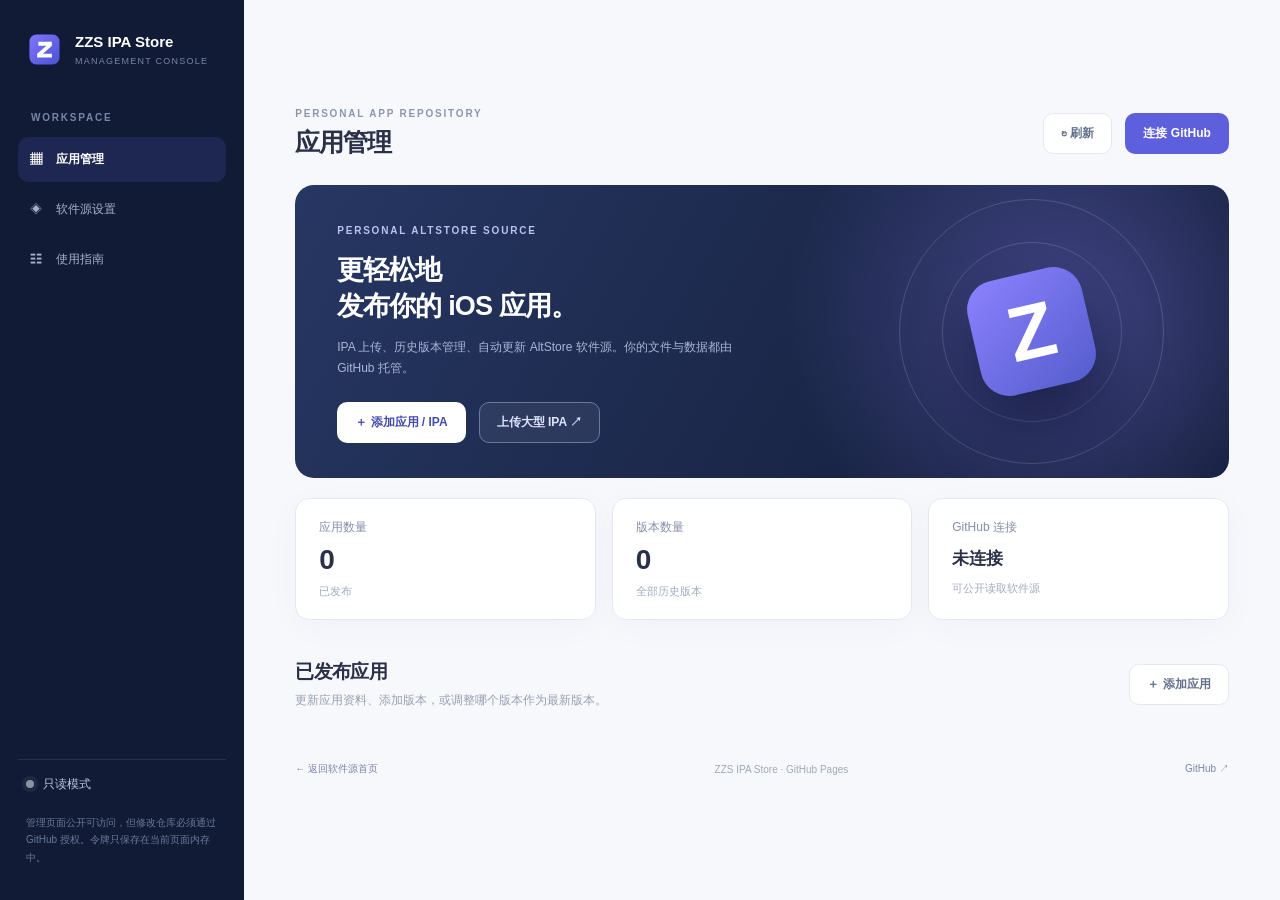
==== docs/admin/index.html @ 64744e38 "Create ZZS IPA Store admin dashboard and setup documentation" ====
<!DOCTYPE html>
<html lang="zh-CN">
<head>
  <meta charset="utf-8">
  <meta name="viewport" content="width=device-width,initial-scale=1">
  <meta name="theme-color" content="#111a36">
  <meta name="robots" content="noindex,nofollow">
  <meta name="referrer" content="no-referrer">
  <meta http-equiv="Content-Security-Policy" content="default-src 'none'; script-src 'self'; style-src 'self'; img-src 'self' https: data:; connect-src 'self' https://api.github.com; base-uri 'none'; object-src 'none'; form-action 'none'; frame-ancestors 'none'">
  <meta name="description" content="ZZS IPA Store · 版本与 IPA 管理">
  <title>ZZS IPA Store · 管理控制台</title>
  <link rel="icon" href="../icon.svg" type="image/svg+xml">
  <link rel="stylesheet" href="./admin.css">
  <script src="./ipa.js" defer></script>
  <script src="./app.js" defer></script>
</head>
<body>
<div class="layout">
  <aside class="sidebar">
    <a class="brand" href="../"><img alt="" src="../icon.svg" width="41" height="41"><span><strong>ZZS IPA Store</strong><small>MANAGEMENT CONSOLE</small></span></a>
    <div class="nav-eyebrow">WORKSPACE</div>
    <nav aria-label="后台导航">
      <button class="nav active" type="button" data-tab="dashboard">▦ <span>应用管理</span></button>
      <button class="nav" type="button" data-tab="settings">◈ <span>软件源设置</span></button>
      <button class="nav" type="button" data-tab="guide">☷ <span>使用指南</span></button>
    </nav>
    <div class="sidebar-bottom"><div class="connection"><span id="onlineLight" class="online-light"></span><span id="onlineLabel">只读模式</span><button id="logoutBtn" type="button" hidden>退出</button></div><p>管理页面公开可访问，但修改仓库必须通过 GitHub 授权。令牌只保存在当前页面内存中。</p></div>
  </aside>
  <main>
    <header class="topbar"><div><div class="eyebrow">PERSONAL APP REPOSITORY</div><h1 id="pageTitle">应用管理</h1></div><div class="top-actions"><button id="refreshBtn" class="button outline" type="button">↻ 刷新</button><button id="authBtn" class="button primary" type="button">连接 GitHub</button></div></header>
    <div role="status" aria-live="polite" id="toast" hidden></div>
    <section id="dashboard" class="panel">
      <div class="hero"><div><span class="eyebrow">PERSONAL ALTSTORE SOURCE</span><h2>更轻松地<br>发布你的 iOS 应用。</h2><p>IPA 上传、历史版本管理、自动更新 AltStore 软件源。你的文件与数据都由 GitHub 托管。</p><div class="hero-actions"><button id="addAppBtn" class="button light" type="button">＋ 添加应用 / IPA</button><a class="button ghost" target="_blank" rel="noopener" href="https://github.com/zrhtop/ZZS-IPA-Store/releases/new">上传大型 IPA ↗</a></div></div><div class="decoration" aria-hidden="true"><div class="halo one"></div><div class="halo two"></div><div class="decoration-icon">Z</div></div></div>
      <div class="metrics"><article><span>应用数量</span><strong id="appCount">0</strong><small>已发布</small></article><article><span>版本数量</span><strong id="versionCount">0</strong><small>全部历史版本</small></article><article><span>GitHub 连接</span><strong id="authState" class="smaller">未连接</strong><small id="syncStatus">可公开读取软件源</small></article></div>
      <div class="heading"><div><h2>已发布应用</h2><p>更新应用资料、添加版本，或调整哪个版本作为最新版本。</p></div><button class="button outline" type="button" id="addAppBtn2">＋ 添加应用</button></div>
      <div id="appList" class="app-list"></div>
    </section>
    <section id="settings" class="panel" hidden>
      <div class="heading"><div><h2>软件源设置</h2><p>修改 AltStore 中显示的软件源名称、描述和主题色。</p></div></div>
      <form id="settingsForm" class="form-card">
        <div class="two"><label>源名称 *<input name="name" required maxlength="90"></label><label>副标题<input name="subtitle" maxlength="160"></label></div>
        <label>详细描述<textarea name="description" rows="3" maxlength="3000"></textarea></label>
        <div class="two"><label>网站链接<input name="website" type="url" placeholder="https://repo.zrh.jp/"></label><label>软件源图标 URL<input name="iconURL" type="url" placeholder="https://example.com/icon.png"></label></div>
        <label>主题颜色<input name="tintColor" type="color" value="#6559e8"></label>
        <div class="form-actions"><button class="button primary" type="submit">保存并更新软件源</button></div>
      </form>
      <div class="form-card source-card"><div class="heading"><h3>AltStore Source URL</h3><button class="button outline small" id="copySource" type="button">复制地址</button></div><code>https://repo.zrh.jp/source.json</code><p>修改保存后 GitHub Pages 会发布更新，AltStore 会在下次获取该地址时读取新内容。</p></div>
    </section>
    <section id="guide" class="panel" hidden>
      <div class="heading"><div><h2>使用指南</h2><p>几分钟就能配置好这个个人 IPA 管理后台。</p></div></div>
      <div class="guides">
        <article><span class="step">01</span><h3>开启 GitHub Pages</h3><p>在仓库 Settings → Pages → Build and deployment 中，选择 Deploy from a branch、main、/docs，然后 Save。</p><a target="_blank" rel="noopener" href="https://github.com/zrhtop/ZZS-IPA-Store/settings/pages">打开 Pages 设置 ↗</a></article>
        <article><span class="step">02</span><h3>连接 GitHub 令牌</h3><p>创建 Fine-grained personal access token，Repository access 只选择 ZZS-IPA-Store，Contents 授予 Read and write。点击右上角「连接 GitHub」，粘贴令牌。</p><a target="_blank" rel="noopener" href="https://github.com/settings/personal-access-tokens/new">创建 GitHub Token ↗</a></article>
        <article><span class="step">03</span><h3>添加 IPA 或外部下载地址</h3><p>本地 IPA 小于等于 20 MiB 时可直接上传；大型 IPA 请在 GitHub Releases 上传后粘贴下载链接。后台会尝试读取 Info.plist 中的应用名称、Bundle ID、版本和隐私权限。</p></article>
        <article><span class="step">04</span><h3>通过 AltStore Classic 安装</h3><p>进入 Sources，点击 + 并添加 <code>https://repo.zrh.jp/source.json</code>。发布更新时，新版本会自动排列在列表最前面。</p></article>
      </div>
      <div class="notice"><strong>安全与格式提醒</strong><p>这个静态后台不是账号登录系统。任何人都可以打开 /admin/，但只有持有对该仓库具有 Contents 写入权限的 GitHub Token 才能修改源文件。Token 不会上传到 ZZS 自建服务器，也不会保存在浏览器 localStorage。公开 IPA 任何人都能下载，请只发布你有分发权的文件。</p><p>AltStore Classic 会比对 IPA 实际的 entitlements 和 Info.plist 隐私权限。解析器不能可靠读取应用签名中的所有 entitlement，请在上传前核对「高级权限」字段。</p></div>
    </section>
    <footer><a href="../">← 返回软件源首页</a><span>ZZS IPA Store · GitHub Pages</span><a href="https://github.com/zrhtop/ZZS-IPA-Store" target="_blank" rel="noopener">GitHub ↗</a></footer>
  </main>
</div>

<dialog id="authDialog">
  <div class="dialog-head"><div><span class="eyebrow">SECURE SESSION</span><h2>连接 GitHub</h2></div><button class="x" aria-label="关闭" type="button" data-close="authDialog">✕</button></div>
  <form id="authForm" class="dialog-body">
    <p class="muted">使用仅授予 <strong>zrhtop/ZZS-IPA-Store</strong> 仓库 Contents: Read and write 的 Fine-grained token。不要使用账户密码，也不要将 token 发送给其他人。</p>
    <label>GitHub Fine-grained Token<input id="token" type="password" required autocomplete="off" spellcheck="false" placeholder="github_pat_..."></label>
    <label class="checkboxline"><input id="tokenConfirm" type="checkbox" required><span>我确认此令牌只授权 ZZS-IPA-Store 仓库</span></label>
    <div class="dialog-actions"><a target="_blank" rel="noopener" href="https://github.com/settings/personal-access-tokens/new">创建新令牌 ↗</a><button class="button primary" type="submit">验证并连接</button></div>
  </form>
</dialog>

<dialog id="editorDialog" class="editor-dialog">
  <div class="dialog-head"><div><span id="editModeLabel" class="eyebrow">NEW APP</span><h2 id="editTitle">添加应用</h2></div><button class="x" type="button" aria-label="关闭" data-close="editorDialog">✕</button></div>
  <form id="editorForm" class="dialog-body">
    <div id="appFields">
      <div class="two"><label>应用名称 *<input id="fieldName" required maxlength="100" placeholder="AltStore"></label><label>Bundle Identifier *<input id="fieldBundle" required maxlength="250" placeholder="com.example.app"></label></div>
      <div class="two"><label>开发者名称 *<input id="fieldDeveloper" required maxlength="100" value="ZZS"></label><label>应用分类<select id="fieldCategory"><option value="utilities">工具</option><option value="developer">开发工具</option><option value="entertainment">娱乐</option><option value="games">游戏</option><option value="lifestyle">生活</option><option value="photo-video">照片与视频</option><option value="social">社交</option><option value="other">其他</option></select></label></div>
      <label>图标 URL（推荐 PNG）<input id="fieldIcon" type="url" placeholder="https://example.com/icon.png"></label>
      <label>应用描述<textarea id="fieldDescription" rows="3" maxlength="5000" placeholder="介绍这款应用"></textarea></label>
      <label>应用副标题<input id="fieldSubtitle" maxlength="150" placeholder="简短一句话"></label>
      <details class="permissions" id="permissionsDetails"><summary>应用权限（AltStore 校验需要）</summary><div class="permission-inside"><label>Entitlements（每行一个 entitlement 键）<textarea id="fieldEntitlements" rows="3" placeholder="com.apple.security.application-groups"></textarea></label><label>Info.plist Privacy（JSON 对象）<textarea id="fieldPrivacy" rows="4" spellcheck="false" placeholder='{"NSCameraUsageDescription":"用于扫描二维码"}'></textarea></label><p class="muted">应用隐私描述可由 IPA 自动填入，但签名 entitlements 必须自行核实。不要将未验证的权限列表当成完整列表。</p></div></details>
    </div>
    <div id="releaseFields">
      <div class="file-area"><label class="upload" for="ipaFile"><span class="upload-symbol">⇧</span><span><strong>选择本地 IPA</strong><small>不超过 20 MiB 可直接发布。自动读取 Info.plist 元数据。</small></span></label><input id="ipaFile" accept=".ipa,application/octet-stream" type="file"><p id="fileInfo" class="muted">尚未选择文件</p></div>
      <label>或者填入现有 IPA 下载地址（HTTPS）<input id="fieldDownload" type="url" placeholder="https://github.com/.../releases/download/.../example.ipa"></label>
      <div class="two"><label>版本号 *<input id="fieldVersion" maxlength="80" placeholder="1.0.0"></label><label>Build 号 *<input id="fieldBuild" maxlength="80" placeholder="1"></label></div>
      <div class="two"><label>发布日期 *<input id="fieldDate" type="date"></label><label>IPA 文件大小（字节） *<input id="fieldSize" type="number" min="1" step="1" placeholder="12345678"></label></div>
      <label>本次更新内容<textarea id="fieldNotes" rows="2" maxlength="5000" placeholder="新增功能、更新说明"></textarea></label>
      <div class="two"><label>最低 iOS 版本<input id="fieldMinOS" maxlength="20" placeholder="例如 15.0"></label><label>最高 iOS 版本<input id="fieldMaxOS" maxlength="20" placeholder="通常留空"></label></div>
    </div>
    <div id="editorMessage" class="inline-message" role="status" aria-live="polite"></div>
    <div class="dialog-actions"><button type="button" class="button outline" data-close="editorDialog">取消</button><button class="button primary" id="saveBtn" type="submit">保存并发布</button></div>
  </form>
</dialog>
</body></html>
---- docs/admin/admin.css ----
:root{--bg:#f7f8fc;--ink:#293048;--muted:#8b96a9;--blue:#5e5fdc;--line:#e5e8f0;--white:#fff;--dark:#121b35}*{box-sizing:border-box}html{font-family:Inter,-apple-system,BlinkMacSystemFont,"Segoe UI","PingFang SC","Microsoft YaHei",sans-serif;-webkit-font-smoothing:antialiased}body{background:var(--bg);color:var(--ink);margin:0}button,input,select,textarea{font:inherit}button{cursor:pointer}button:disabled{opacity:.6;cursor:progress}a{text-decoration:none;color:#5662cf}a:hover{text-decoration:underline}[hidden]{display:none!important}.layout{display:flex;min-height:100vh}.sidebar{position:sticky;top:0;flex:0 0 244px;height:100vh;background:var(--dark);display:flex;flex-direction:column;padding:29px 18px;color:#c1cae5}.brand{display:flex;align-items:center;gap:10px;color:#fff;padding:0 6px 30px}.brand:hover{text-decoration:none}.brand img{border-radius:11px}.brand strong{font-size:15px;display:block}.brand small{font-size:9px;display:block;color:#7786a9;letter-spacing:1.25px;margin-top:6px}.nav-eyebrow,.eyebrow{font-size:10px;letter-spacing:1.8px;font-weight:750;color:#8a96b0}.nav-eyebrow{padding:12px 13px 14px;color:#7786a9}.sidebar nav{display:grid;gap:5px}.sidebar .nav{border:0;background:transparent;color:#a5b1ce;font-size:12px;text-align:left;border-radius:11px;padding:14px 12px;display:flex;align-items:center;gap:14px}.sidebar .nav.active,.sidebar .nav:hover{color:#fff;background:#5867de2b}.sidebar .nav.active{font-weight:750}.sidebar-bottom{margin-top:auto}.connection{display:flex;gap:9px;align-items:center;border-top:1px solid #ffffff19;padding:16px 8px;color:#bcc8e2;font-size:12px}.connection button{margin-left:auto;border:0;background:none;color:#aebcf7;font-size:12px}.online-light{width:8px;height:8px;border-radius:50%;background:#8b92a6;box-shadow:0 0 0 4px #ffffff0e}.online-light.connected{background:#3ad7a3;box-shadow:0 0 0 4px #3ad7a318}.sidebar-bottom p{font-size:10px;line-height:1.75;color:#68799b;margin:5px 8px}main{flex:1;min-width:0;max-width:1500px;margin:auto;padding:35px clamp(24px,4vw,62px) 15px}.topbar,.top-actions,.heading,.hero-actions,.dialog-head,.dialog-actions{display:flex;align-items:center;justify-content:space-between;gap:13px}.topbar{margin-bottom:26px}.topbar h1{font-size:25px;margin:7px 0 0;letter-spacing:-1px}.top-actions{justify-content:end}.button{border:1px solid transparent;border-radius:10px;min-height:40px;padding:11px 17px;display:inline-flex;align-items:center;justify-content:center;gap:7px;font-size:12px;white-space:nowrap;font-weight:700}.button.primary{background:var(--blue);color:#fff}.button.outline{background:#fff;border-color:var(--line);color:#64718c}.button.light{background:#fff;color:#444daa}.button.ghost{border-color:#6e789c;color:#dfe5ff;background:#ffffff10}.button.small{min-height:30px;padding:7px 11px;font-size:11px}.button:hover{text-decoration:none;filter:brightness(.985)}.panel{animation:fade .17s ease}@keyframes fade{from{opacity:.6}to{opacity:1}}.hero{background:radial-gradient(circle at 82% 44%,#424586,transparent 35%),linear-gradient(120deg,#273763,#111b35);border-radius:19px;color:#fff;min-height:270px;overflow:hidden;padding:35px 42px;position:relative;display:flex;align-items:center;justify-content:space-between}.hero .eyebrow{color:#b9c3ee}.hero h2{font-size:27px;line-height:1.35;letter-spacing:-.9px;margin:14px 0 9px}.hero p{color:#aab6d7;max-width:420px;font-size:12px;line-height:1.8}.hero-actions{justify-content:flex-start;margin-top:22px;flex-wrap:wrap}.decoration{position:relative;width:260px;height:210px;display:grid;place-items:center;margin-right:25px}.decoration-icon{z-index:2;width:117px;height:117px;border-radius:29px;background:linear-gradient(145deg,#8c81ff,#545dcc);display:grid;place-items:center;box-shadow:0 30px 60px #03092480;color:#fff;font-size:77px;font-weight:900;transform:rotate(-13deg)}.halo{position:absolute;border-radius:50%;border:1px solid #ebeeff2b}.halo.one{width:180px;height:180px}.halo.two{width:265px;height:265px}.metrics{display:grid;grid-template-columns:repeat(3,1fr);gap:16px;margin:20px 0 39px}.metrics article{background:#fff;border:1px solid var(--line);border-radius:14px;box-shadow:0 7px 34px #172e5708;padding:20px 23px;display:grid;gap:8px}.metrics article>span{font-size:12px;color:#8590a6}.metrics article>strong{font-size:28px;letter-spacing:-1px}.metrics article>strong.smaller{font-size:17px;letter-spacing:0}.metrics article>small{font-size:11px;color:#a1aabd}.heading{margin-bottom:17px}.heading h2{font-size:19px;letter-spacing:-.6px;margin:0 0 7px}.heading h3{font-size:15px;margin:0}.heading p{font-size:12px;color:#97a0b2;margin:0}.app-list{display:grid;gap:13px}.app-row{background:#fff;border:1px solid var(--line);border-radius:14px;box-shadow:0 7px 32px #172e5708;padding:16px 18px;display:grid;gap:16px}.app-top{display:flex;gap:15px;align-items:center}.app-icon{height:54px;width:54px;object-fit:cover;border-radius:13px;background:#e9e7fd}.app-info{flex:1;min-width:0}.app-name{font-size:14px;font-weight:750;margin:0 0 7px}.app-id{font-size:11px;color:#9ba5b7;overflow-wrap:anywhere}.chip{font-size:10px;color:#5b61cf;background:#f0f0ff;padding:7px 10px;border-radius:8px;white-space:nowrap}.row-actions{display:flex;align-items:center;gap:7px;flex-wrap:wrap}.row-actions button,.version-row button{font-size:11px;border:1px solid var(--line);color:#647194;background:#fff;padding:8px 10px;border-radius:8px}.row-actions button:disabled,.version-row button:disabled{opacity:.4}.row-actions button.danger,.version-row button.danger{color:#d75d6c}.version-list{border-top:1px solid #edf0f5;padding-top:12px;display:grid;gap:6px}.version-row{display:flex;align-items:center;gap:10px;font-size:11px;color:#8b97ab;flex-wrap:wrap}.version-row strong{color:#525c79}.version-row .version-info{flex:1;min-width:140px;display:grid;gap:4px}.version-row .version-info a{font-size:11px;overflow-wrap:anywhere}.version-row+.version-row{border-top:1px solid #f0f1f6;padding-top:7px}.empty{border:1px dashed #cbd3e5;border-radius:16px;background:#ffffff9c;padding:60px 24px;text-align:center;color:#929cb0}.empty h3{font-size:16px;color:#434f6a;margin:12px 0 7px}.empty p{font-size:12px}.empty .illustration{font-size:36px;color:#9991e9}.form-card{background:#fff;border:1px solid var(--line);border-radius:15px;padding:26px;max-width:950px;display:grid;gap:17px}.two{display:grid;grid-template-columns:repeat(2,minmax(0,1fr));gap:14px}.form-card label,.dialog-body label{font-size:12px;font-weight:670;color:#69748c;display:grid;gap:8px}.form-card input,.form-card textarea,.dialog-body input,.dialog-body textarea,.dialog-body select{padding:11px 12px;border:1px solid #dfe4ef;border-radius:9px;outline:0;width:100%;min-width:0;background:#fff;color:#33405c;font-size:12px}.form-card input:focus,.form-card textarea:focus,.dialog-body input:focus,.dialog-body textarea:focus,.dialog-body select:focus{border-color:#8d8ce6;box-shadow:0 0 0 3px #8887e516}.form-card input[type=color]{padding:4px;width:66px;height:41px}.form-actions{display:flex;justify-content:flex-end}.form-card.source-card{margin-top:17px}.source-card code{padding:15px;border-radius:9px;background:#f7f8fc;font-size:12px;overflow-wrap:anywhere}.source-card p,.muted{font-size:11px;line-height:1.75;color:#96a1b4}.guides{display:grid;grid-template-columns:repeat(2,1fr);gap:16px}.guides article{background:#fff;border:1px solid var(--line);border-radius:14px;padding:24px}.guides .step{font-size:20px;font-weight:800;color:#7771d6}.guides h3{font-size:15px;margin:14px 0 8px}.guides p{font-size:12px;line-height:1.8;color:#8792a7}.guides a{font-size:11px}.notice{margin-top:18px;border:1px solid #f2dfbd;background:#fffbf3;border-radius:13px;padding:20px;max-width:950px}.notice strong{font-size:12px}.notice p{font-size:11px;line-height:1.9;color:#8f7959}footer{font-size:10px;color:#a0a9b7;display:flex;justify-content:space-between;gap:12px;align-items:center;padding:36px 0}footer a{color:#7d83ae}#toast{position:fixed;top:24px;right:20px;background:#28334f;color:#fff;border-radius:11px;box-shadow:0 18px 45px #15234842;padding:13px 17px;max-width:min(550px,90vw);font-size:12px;z-index:100;line-height:1.7}#toast.error{background:#a94357}dialog{max-height:90vh;max-width:calc(100vw - 24px);width:550px;padding:0;border:0;border-radius:17px;box-shadow:0 28px 100px #10193870;color:var(--ink)}dialog.editor-dialog{width:min(790px,calc(100vw - 24px))}dialog::backdrop{background:#101935a5;backdrop-filter:blur(3px)}.dialog-head{padding:21px 25px;border-bottom:1px solid var(--line);background:#fff}.dialog-head h2{margin:6px 0 0;font-size:19px}.x{border:0;background:#f0f2f7;color:#64748f;border-radius:9px;width:34px;height:34px}.dialog-body{padding:20px 25px 23px;overflow-y:auto;max-height:calc(90vh - 79px);display:grid;gap:16px}#appFields,#releaseFields{display:grid;gap:14px}.dialog-actions{margin-top:3px;justify-content:flex-end}.dialog-actions a{margin-right:auto;font-size:11px}.checkboxline{display:flex!important;align-items:center;gap:9px!important;font-size:11px!important}.checkboxline input{width:16px!important;height:16px;accent-color:#6462d8}.file-area{padding:15px;border:1px dashed #b8bee9;background:#fafaff;border-radius:11px}.upload{display:flex!important;flex-direction:row;align-items:center;gap:14px;cursor:pointer!important}.upload-symbol{font-size:25px;background:#e9e8ff;padding:7px 13px;border-radius:10px;color:#6460d9}.upload strong{display:block;font-size:12px;color:#5761ad}.upload small{display:block;color:#9da5b8;font-size:10px;line-height:1.6;margin-top:4px}.file-area input{display:none}.file-area p{margin:9px 0 0}.permissions{padding:13px;border-radius:10px;border:1px solid var(--line)}.permissions summary{font-size:12px;color:#5d60b6;font-weight:700;cursor:pointer}.permission-inside{margin-top:15px;display:grid;gap:14px}.inline-message{font-size:11px;color:#8c749c;line-height:1.7;min-height:0}.inline-message:empty{display:none}
@media(max-width:990px){.sidebar{flex-basis:211px}.hero{padding:29px}.decoration{transform:scale(.8);margin-right:0}main{padding:29px 23px}}@media(max-width:730px){.layout{display:block}.sidebar{height:auto;position:static;padding:15px 15px 12px}.brand{padding:0 0 14px}.nav-eyebrow,.sidebar-bottom p{display:none}.sidebar nav{display:flex;gap:5px;overflow-x:auto}.sidebar .nav{white-space:nowrap;padding:9px 11px}.sidebar-bottom .connection{padding:12px 2px 0;margin-top:10px}main{padding:25px 15px}.topbar{gap:5px;align-items:flex-end}.topbar h1{font-size:22px}.top-actions{gap:6px}.top-actions .button{padding:8px 10px;font-size:11px}.hero{padding:26px 20px;min-height:260px}.hero h2{font-size:24px}.hero p{max-width:100%}.decoration{display:none}.metrics{gap:9px}.metrics article{padding:14px 11px}.metrics article strong{font-size:23px}.metrics article strong.smaller{font-size:12px}.metrics article span,.metrics article small{font-size:10px}.heading{align-items:flex-start}.heading h2{font-size:17px}.heading p{line-height:1.7}.heading .button{font-size:11px;padding:9px 11px}.app-top{flex-wrap:wrap;gap:10px}.app-info{min-width:120px}.row-actions{width:100%}.app-icon{width:46px;height:46px}.version-row .version-info{min-width:100%}.guides,.two{grid-template-columns:1fr}.form-card{padding:19px}.dialog-body{padding:17px}.dialog-head{padding:18px}.dialog-actions{flex-wrap:wrap}footer{flex-wrap:wrap}}
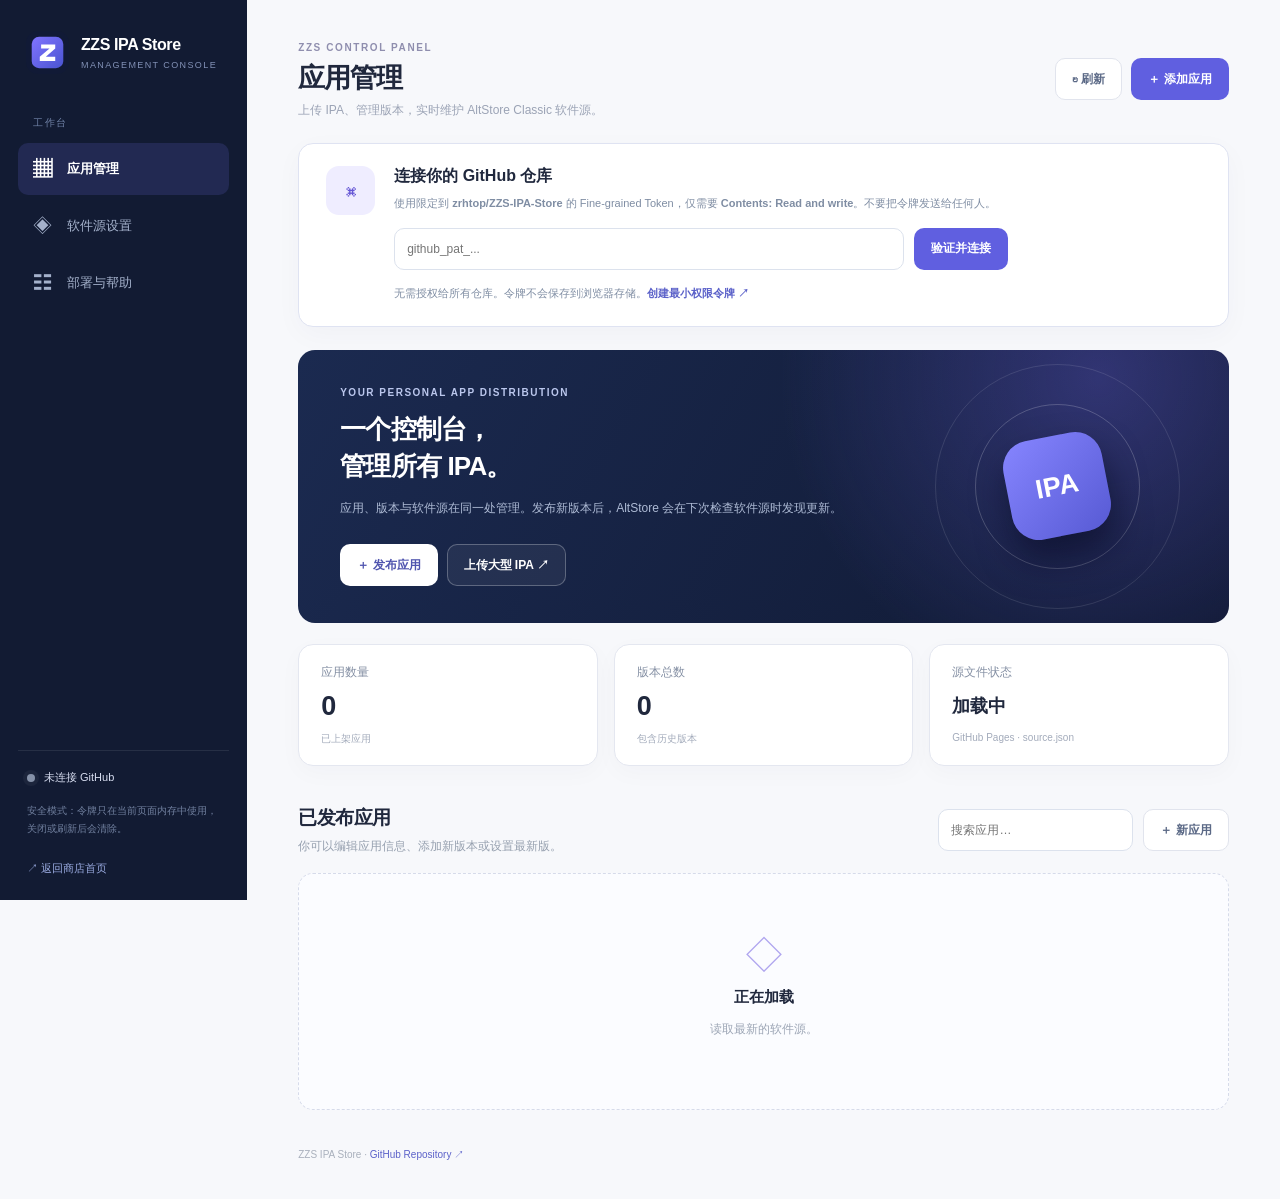
==== commit aeb8be78: "Add ZZS IPA Store management console interface" ====
--- a/docs/admin/index.html
+++ b/docs/admin/index.html
@@ -1,96 +1,100 @@
-<!DOCTYPE html>
+<!doctype html>
 <html lang="zh-CN">
 <head>
-  <meta charset="utf-8">
-  <meta name="viewport" content="width=device-width,initial-scale=1">
-  <meta name="theme-color" content="#111a36">
-  <meta name="robots" content="noindex,nofollow">
-  <meta name="referrer" content="no-referrer">
-  <meta http-equiv="Content-Security-Policy" content="default-src 'none'; script-src 'self'; style-src 'self'; img-src 'self' https: data:; connect-src 'self' https://api.github.com; base-uri 'none'; object-src 'none'; form-action 'none'; frame-ancestors 'none'">
-  <meta name="description" content="ZZS IPA Store · 版本与 IPA 管理">
-  <title>ZZS IPA Store · 管理控制台</title>
-  <link rel="icon" href="../icon.svg" type="image/svg+xml">
-  <link rel="stylesheet" href="./admin.css">
-  <script src="./ipa.js" defer></script>
-  <script src="./app.js" defer></script>
+<meta charset="utf-8">
+<meta name="viewport" content="width=device-width,initial-scale=1">
+<meta name="theme-color" content="#111a32">
+<meta name="description" content="ZZS IPA Store management dashboard">
+<meta http-equiv="Content-Security-Policy" content="default-src 'none'; script-src 'self'; style-src 'self'; img-src 'self' https: data: blob:; connect-src 'self' https://api.github.com; base-uri 'none'; object-src 'none'; form-action 'none'">
+<title>管理后台 · ZZS IPA Store</title>
+<link rel="icon" type="image/svg+xml" href="../icon.svg">
+<link rel="stylesheet" href="./admin.css">
+<script type="module" src="./app.js"></script>
 </head>
 <body>
 <div class="layout">
-  <aside class="sidebar">
-    <a class="brand" href="../"><img alt="" src="../icon.svg" width="41" height="41"><span><strong>ZZS IPA Store</strong><small>MANAGEMENT CONSOLE</small></span></a>
-    <div class="nav-eyebrow">WORKSPACE</div>
-    <nav aria-label="后台导航">
-      <button class="nav active" type="button" data-tab="dashboard">▦ <span>应用管理</span></button>
-      <button class="nav" type="button" data-tab="settings">◈ <span>软件源设置</span></button>
-      <button class="nav" type="button" data-tab="guide">☷ <span>使用指南</span></button>
-    </nav>
-    <div class="sidebar-bottom"><div class="connection"><span id="onlineLight" class="online-light"></span><span id="onlineLabel">只读模式</span><button id="logoutBtn" type="button" hidden>退出</button></div><p>管理页面公开可访问，但修改仓库必须通过 GitHub 授权。令牌只保存在当前页面内存中。</p></div>
-  </aside>
-  <main>
-    <header class="topbar"><div><div class="eyebrow">PERSONAL APP REPOSITORY</div><h1 id="pageTitle">应用管理</h1></div><div class="top-actions"><button id="refreshBtn" class="button outline" type="button">↻ 刷新</button><button id="authBtn" class="button primary" type="button">连接 GitHub</button></div></header>
-    <div role="status" aria-live="polite" id="toast" hidden></div>
-    <section id="dashboard" class="panel">
-      <div class="hero"><div><span class="eyebrow">PERSONAL ALTSTORE SOURCE</span><h2>更轻松地<br>发布你的 iOS 应用。</h2><p>IPA 上传、历史版本管理、自动更新 AltStore 软件源。你的文件与数据都由 GitHub 托管。</p><div class="hero-actions"><button id="addAppBtn" class="button light" type="button">＋ 添加应用 / IPA</button><a class="button ghost" target="_blank" rel="noopener" href="https://github.com/zrhtop/ZZS-IPA-Store/releases/new">上传大型 IPA ↗</a></div></div><div class="decoration" aria-hidden="true"><div class="halo one"></div><div class="halo two"></div><div class="decoration-icon">Z</div></div></div>
-      <div class="metrics"><article><span>应用数量</span><strong id="appCount">0</strong><small>已发布</small></article><article><span>版本数量</span><strong id="versionCount">0</strong><small>全部历史版本</small></article><article><span>GitHub 连接</span><strong id="authState" class="smaller">未连接</strong><small id="syncStatus">可公开读取软件源</small></article></div>
-      <div class="heading"><div><h2>已发布应用</h2><p>更新应用资料、添加版本，或调整哪个版本作为最新版本。</p></div><button class="button outline" type="button" id="addAppBtn2">＋ 添加应用</button></div>
-      <div id="appList" class="app-list"></div>
-    </section>
-    <section id="settings" class="panel" hidden>
-      <div class="heading"><div><h2>软件源设置</h2><p>修改 AltStore 中显示的软件源名称、描述和主题色。</p></div></div>
-      <form id="settingsForm" class="form-card">
-        <div class="two"><label>源名称 *<input name="name" required maxlength="90"></label><label>副标题<input name="subtitle" maxlength="160"></label></div>
-        <label>详细描述<textarea name="description" rows="3" maxlength="3000"></textarea></label>
-        <div class="two"><label>网站链接<input name="website" type="url" placeholder="https://repo.zrh.jp/"></label><label>软件源图标 URL<input name="iconURL" type="url" placeholder="https://example.com/icon.png"></label></div>
-        <label>主题颜色<input name="tintColor" type="color" value="#6559e8"></label>
-        <div class="form-actions"><button class="button primary" type="submit">保存并更新软件源</button></div>
-      </form>
-      <div class="form-card source-card"><div class="heading"><h3>AltStore Source URL</h3><button class="button outline small" id="copySource" type="button">复制地址</button></div><code>https://repo.zrh.jp/source.json</code><p>修改保存后 GitHub Pages 会发布更新，AltStore 会在下次获取该地址时读取新内容。</p></div>
-    </section>
-    <section id="guide" class="panel" hidden>
-      <div class="heading"><div><h2>使用指南</h2><p>几分钟就能配置好这个个人 IPA 管理后台。</p></div></div>
-      <div class="guides">
-        <article><span class="step">01</span><h3>开启 GitHub Pages</h3><p>在仓库 Settings → Pages → Build and deployment 中，选择 Deploy from a branch、main、/docs，然后 Save。</p><a target="_blank" rel="noopener" href="https://github.com/zrhtop/ZZS-IPA-Store/settings/pages">打开 Pages 设置 ↗</a></article>
-        <article><span class="step">02</span><h3>连接 GitHub 令牌</h3><p>创建 Fine-grained personal access token，Repository access 只选择 ZZS-IPA-Store，Contents 授予 Read and write。点击右上角「连接 GitHub」，粘贴令牌。</p><a target="_blank" rel="noopener" href="https://github.com/settings/personal-access-tokens/new">创建 GitHub Token ↗</a></article>
-        <article><span class="step">03</span><h3>添加 IPA 或外部下载地址</h3><p>本地 IPA 小于等于 20 MiB 时可直接上传；大型 IPA 请在 GitHub Releases 上传后粘贴下载链接。后台会尝试读取 Info.plist 中的应用名称、Bundle ID、版本和隐私权限。</p></article>
-        <article><span class="step">04</span><h3>通过 AltStore Classic 安装</h3><p>进入 Sources，点击 + 并添加 <code>https://repo.zrh.jp/source.json</code>。发布更新时，新版本会自动排列在列表最前面。</p></article>
-      </div>
-      <div class="notice"><strong>安全与格式提醒</strong><p>这个静态后台不是账号登录系统。任何人都可以打开 /admin/，但只有持有对该仓库具有 Contents 写入权限的 GitHub Token 才能修改源文件。Token 不会上传到 ZZS 自建服务器，也不会保存在浏览器 localStorage。公开 IPA 任何人都能下载，请只发布你有分发权的文件。</p><p>AltStore Classic 会比对 IPA 实际的 entitlements 和 Info.plist 隐私权限。解析器不能可靠读取应用签名中的所有 entitlement，请在上传前核对「高级权限」字段。</p></div>
-    </section>
-    <footer><a href="../">← 返回软件源首页</a><span>ZZS IPA Store · GitHub Pages</span><a href="https://github.com/zrhtop/ZZS-IPA-Store" target="_blank" rel="noopener">GitHub ↗</a></footer>
-  </main>
+<aside class="sidebar">
+<a class="brand" href="../"><img src="../icon.svg" alt="" width="43" height="43"><span><b>ZZS IPA Store</b><small>MANAGEMENT CONSOLE</small></span></a>
+<div class="menu-label">工作台</div>
+<nav class="menu" aria-label="管理导航">
+<button type="button" data-view="overview" class="menu-item selected"><span class="symbol">▦</span>应用管理</button>
+<button type="button" data-view="settings" class="menu-item"><span class="symbol">◈</span>软件源设置</button>
+<button type="button" data-view="guide" class="menu-item"><span class="symbol">☷</span>部署与帮助</button>
+</nav>
+<div class="sidebar-bottom"><div class="connection"><span id="connectionDot" class="status-dot"></span><span id="connectionText">未连接 GitHub</span></div><div class="sidebar-note">安全模式：令牌只在当前页面内存中使用，关闭或刷新后会清除。</div><a class="site-back" href="../">↗ 返回商店首页</a></div>
+</aside>
+<main class="main">
+<header class="topbar">
+<div><span class="eyebrow">ZZS CONTROL PANEL</span><h1 id="pageTitle">应用管理</h1><p id="pageSubtitle">上传 IPA、管理版本，实时维护 AltStore Classic 软件源。</p></div>
+<div class="top-actions"><button class="button outline" id="refreshBtn" type="button">↻ 刷新</button><button class="button primary" id="newAppBtn" type="button">＋ 添加应用</button></div>
+</header>
+<div id="notice" class="notice" role="status" aria-live="polite" hidden></div>
+<section id="authPanel" class="login-panel">
+<div class="login-icon">⌘</div>
+<div class="login-text"><h2>连接你的 GitHub 仓库</h2><p>使用限定到 <b>zrhtop/ZZS-IPA-Store</b> 的 Fine-grained Token，仅需要 <b>Contents: Read and write</b>。不要把令牌发送给任何人。</p>
+<div class="login-form"><input type="password" id="patInput" autocomplete="off" placeholder="github_pat_..." aria-label="GitHub 访问令牌"><button class="button primary" id="connectBtn" type="button">验证并连接</button></div><p class="login-foot">无需授权给所有仓库。令牌不会保存到浏览器存储。<a href="https://github.com/settings/personal-access-tokens/new" target="_blank" rel="noopener noreferrer">创建最小权限令牌 ↗</a></p></div>
+</section>
+<section id="identityPanel" class="identity-panel" hidden><span class="status-dot online"></span><span>已通过 <strong id="accountName">GitHub</strong> 验证 · 具有软件源读写权限</span><button type="button" id="disconnectBtn">退出连接</button></section>
+<section id="view-overview" class="view">
+<div class="hero"><div><div class="hero-label">YOUR PERSONAL APP DISTRIBUTION</div><h2>一个控制台，<br>管理所有 IPA。</h2><p>应用、版本与软件源在同一处管理。发布新版本后，AltStore 会在下次检查软件源时发现更新。</p><div class="hero-buttons"><button class="button white" type="button" id="heroNew">＋ 发布应用</button><a class="button glass" target="_blank" rel="noopener noreferrer" href="https://github.com/zrhtop/ZZS-IPA-Store/releases/new">上传大型 IPA ↗</a></div></div><div class="hero-art" aria-hidden="true"><div class="orbit orbit1"></div><div class="orbit orbit2"></div><div class="hero-icon">IPA</div></div></div>
+<div class="stats"><article class="stat"><span>应用数量</span><strong id="appCount">0</strong><small>已上架应用</small></article><article class="stat"><span>版本总数</span><strong id="versionCount">0</strong><small>包含历史版本</small></article><article class="stat"><span>源文件状态</span><strong id="repoStatus" class="state-loading">加载中</strong><small>GitHub Pages · source.json</small></article></div>
+<div class="section-heading"><div><h2>已发布应用</h2><p>你可以编辑应用信息、添加新版本或设置最新版。</p></div><div class="section-actions"><input id="appSearch" type="search" placeholder="搜索应用…" aria-label="搜索应用"><button id="listNew" class="button outline" type="button">＋ 新应用</button></div></div>
+<div id="appList" class="app-list"><div class="empty"><div class="empty-symbol">◇</div><strong>正在加载</strong><p>读取最新的软件源。</p></div></div>
+</section>
+<section id="view-settings" class="view" hidden>
+<div class="section-heading"><div><h2>软件源设置</h2><p>这里保存的是 AltStore 所展示的商店信息。</p></div></div>
+<form id="settingsForm" class="sheet">
+<div class="two"><label>软件源名称 *<input name="name" required maxlength="100"></label><label>副标题<input name="subtitle" maxlength="200"></label></div>
+<label>详细描述<textarea name="description" rows="3"></textarea></label>
+<div class="two"><label>官网 URL<input name="website" type="url" placeholder="https://repo.zrh.jp/"></label><label>商店图标 URL<input name="iconURL" type="url"></label></div>
+<div class="two"><label>主题色<input name="tintColor" type="color" value="#6559e8"></label><div class="field-note">修改后将同步写入 <code>docs/source.json</code>。</div></div>
+<div class="sheet-actions"><button type="submit" class="button primary">保存源信息</button><button type="button" class="button outline" id="downloadJSON">下载 JSON 备份</button></div>
+</form>
+<div class="sheet extra"><div class="section-heading"><div><h3>公开 AltStore 地址</h3><p>在 AltStore Classic 的 Sources 中添加。</p></div><button type="button" class="button outline" id="copySource">复制地址</button></div><code class="address">https://repo.zrh.jp/source.json</code></div>
+</section>
+<section id="view-guide" class="view" hidden>
+<div class="section-heading"><div><h2>部署与使用说明</h2><p>静态前端放在 GitHub Pages，IPA 可由 Pages 或 Releases 提供下载。</p></div></div>
+<div class="guides">
+<article class="guide"><span>01 / PUBLISH</span><h3>启用 GitHub Pages</h3><p>打开仓库 Settings → Pages。Source 选 Deploy from a branch，Branch 选 main，Folder 选 /docs。保存并检查 Custom domain 为 repo.zrh.jp。</p><a href="https://github.com/zrhtop/ZZS-IPA-Store/settings/pages" target="_blank" rel="noopener noreferrer">Pages 设置 ↗</a></article>
+<article class="guide"><span>02 / DNS</span><h3>设置 Cloudflare DNS</h3><p>创建 CNAME，名称为 repo，目标为 zrhtop.github.io。初次部署建议 DNS only（灰云），GitHub 可验证并颁发 HTTPS 证书。</p></article>
+<article class="guide"><span>03 / ACCESS</span><h3>生成仓库专属令牌</h3><p>Fine-grained Token → Only select repositories → ZZS-IPA-Store → Contents: Read and write。令牌在当前网页内使用，不会自动永久保存。</p><a href="https://github.com/settings/personal-access-tokens/new" target="_blank" rel="noopener noreferrer">新建令牌 ↗</a></article>
+<article class="guide"><span>04 / APPS</span><h3>上架 IPA 和添加版本</h3><p>小型 IPA 可以在此页面上传；较大的 IPA 先上传到仓库 GitHub Releases，再复制 .ipa 文件的直链并输入准确文件大小。系统尝试读取 IPA 的 Info.plist，并自动识别应用信息。</p><a href="https://github.com/zrhtop/ZZS-IPA-Store/releases/new" target="_blank" rel="noopener noreferrer">创建 Release ↗</a></article>
 </div>
-
-<dialog id="authDialog">
-  <div class="dialog-head"><div><span class="eyebrow">SECURE SESSION</span><h2>连接 GitHub</h2></div><button class="x" aria-label="关闭" type="button" data-close="authDialog">✕</button></div>
-  <form id="authForm" class="dialog-body">
-    <p class="muted">使用仅授予 <strong>zrhtop/ZZS-IPA-Store</strong> 仓库 Contents: Read and write 的 Fine-grained token。不要使用账户密码，也不要将 token 发送给其他人。</p>
-    <label>GitHub Fine-grained Token<input id="token" type="password" required autocomplete="off" spellcheck="false" placeholder="github_pat_..."></label>
-    <label class="checkboxline"><input id="tokenConfirm" type="checkbox" required><span>我确认此令牌只授权 ZZS-IPA-Store 仓库</span></label>
-    <div class="dialog-actions"><a target="_blank" rel="noopener" href="https://github.com/settings/personal-access-tokens/new">创建新令牌 ↗</a><button class="button primary" type="submit">验证并连接</button></div>
-  </form>
-</dialog>
-
-<dialog id="editorDialog" class="editor-dialog">
-  <div class="dialog-head"><div><span id="editModeLabel" class="eyebrow">NEW APP</span><h2 id="editTitle">添加应用</h2></div><button class="x" type="button" aria-label="关闭" data-close="editorDialog">✕</button></div>
-  <form id="editorForm" class="dialog-body">
-    <div id="appFields">
-      <div class="two"><label>应用名称 *<input id="fieldName" required maxlength="100" placeholder="AltStore"></label><label>Bundle Identifier *<input id="fieldBundle" required maxlength="250" placeholder="com.example.app"></label></div>
-      <div class="two"><label>开发者名称 *<input id="fieldDeveloper" required maxlength="100" value="ZZS"></label><label>应用分类<select id="fieldCategory"><option value="utilities">工具</option><option value="developer">开发工具</option><option value="entertainment">娱乐</option><option value="games">游戏</option><option value="lifestyle">生活</option><option value="photo-video">照片与视频</option><option value="social">社交</option><option value="other">其他</option></select></label></div>
-      <label>图标 URL（推荐 PNG）<input id="fieldIcon" type="url" placeholder="https://example.com/icon.png"></label>
-      <label>应用描述<textarea id="fieldDescription" rows="3" maxlength="5000" placeholder="介绍这款应用"></textarea></label>
-      <label>应用副标题<input id="fieldSubtitle" maxlength="150" placeholder="简短一句话"></label>
-      <details class="permissions" id="permissionsDetails"><summary>应用权限（AltStore 校验需要）</summary><div class="permission-inside"><label>Entitlements（每行一个 entitlement 键）<textarea id="fieldEntitlements" rows="3" placeholder="com.apple.security.application-groups"></textarea></label><label>Info.plist Privacy（JSON 对象）<textarea id="fieldPrivacy" rows="4" spellcheck="false" placeholder='{"NSCameraUsageDescription":"用于扫描二维码"}'></textarea></label><p class="muted">应用隐私描述可由 IPA 自动填入，但签名 entitlements 必须自行核实。不要将未验证的权限列表当成完整列表。</p></div></details>
-    </div>
-    <div id="releaseFields">
-      <div class="file-area"><label class="upload" for="ipaFile"><span class="upload-symbol">⇧</span><span><strong>选择本地 IPA</strong><small>不超过 20 MiB 可直接发布。自动读取 Info.plist 元数据。</small></span></label><input id="ipaFile" accept=".ipa,application/octet-stream" type="file"><p id="fileInfo" class="muted">尚未选择文件</p></div>
-      <label>或者填入现有 IPA 下载地址（HTTPS）<input id="fieldDownload" type="url" placeholder="https://github.com/.../releases/download/.../example.ipa"></label>
-      <div class="two"><label>版本号 *<input id="fieldVersion" maxlength="80" placeholder="1.0.0"></label><label>Build 号 *<input id="fieldBuild" maxlength="80" placeholder="1"></label></div>
-      <div class="two"><label>发布日期 *<input id="fieldDate" type="date"></label><label>IPA 文件大小（字节） *<input id="fieldSize" type="number" min="1" step="1" placeholder="12345678"></label></div>
-      <label>本次更新内容<textarea id="fieldNotes" rows="2" maxlength="5000" placeholder="新增功能、更新说明"></textarea></label>
-      <div class="two"><label>最低 iOS 版本<input id="fieldMinOS" maxlength="20" placeholder="例如 15.0"></label><label>最高 iOS 版本<input id="fieldMaxOS" maxlength="20" placeholder="通常留空"></label></div>
-    </div>
-    <div id="editorMessage" class="inline-message" role="status" aria-live="polite"></div>
-    <div class="dialog-actions"><button type="button" class="button outline" data-close="editorDialog">取消</button><button class="button primary" id="saveBtn" type="submit">保存并发布</button></div>
-  </form>
+<div class="warning"><strong>安全与兼容性提醒</strong><p>本管理页面的 URL 是公开的，但没有令牌无法修改仓库。如果希望完全禁止陌生人打开 /admin/，可另外设置 Cloudflare Access。不要上传敏感或无分发授权的 IPA。AltStore 会核对 IPA 实际权限与 source.json 中的 appPermissions，必须确保权限信息完整准确。</p></div>
+</section>
+<footer>ZZS IPA Store · <a href="https://github.com/zrhtop/ZZS-IPA-Store" target="_blank" rel="noopener noreferrer">GitHub Repository ↗</a></footer>
+</main>
+</div>
+<dialog id="editor">
+<form id="editorForm" novalidate>
+<header class="modal-header"><div><span class="eyebrow" id="editorEyebrow">NEW APP</span><h2 id="editorTitle">发布 IPA 应用</h2></div><button id="closeEditor" type="button" class="close" aria-label="关闭">✕</button></header>
+<div class="modal-body">
+<section id="appFields" class="fields">
+<h3>应用资料</h3>
+<div class="two"><label>应用名称 *<input id="appName" required maxlength="140"></label><label>Bundle ID *<input id="bundleID" required placeholder="com.example.myapp" spellcheck="false"></label></div>
+<div class="two"><label>开发者名称 *<input id="developer" value="ZZS" required></label><label>应用分类<select id="category"><option value="utilities">工具</option><option value="developer">开发者</option><option value="entertainment">娱乐</option><option value="games">游戏</option><option value="lifestyle">生活</option><option value="photo-video">照片和视频</option><option value="social">社交</option><option value="other">其他</option></select></label></div>
+<label>一句话介绍<input id="appSubtitle" maxlength="200" placeholder="可选"></label>
+<label>应用详细描述 *<textarea id="description" rows="3" required placeholder="介绍应用功能"></textarea></label>
+<div class="two"><label>图标 HTTPS URL<input type="url" id="iconURL" placeholder="从 IPA 提取，或手动填写"></label><label>主题颜色<input type="color" id="appTint" value="#6559e8"></label></div>
+</section>
+<section id="releaseFields" class="fields">
+<h3>IPA 与版本</h3>
+<div class="drop-area" id="dropZone"><label for="ipaFile"><b>↑ 选择 IPA 文件</b><span>或将 IPA 拖进此区域</span><small>直接上传最大 40 MiB，大文件请使用 GitHub Releases。</small></label><input type="file" id="ipaFile" accept=".ipa,application/octet-stream"></div>
+<div id="ipaResult" class="ipa-result">选择 IPA 后会自动尝试读取名称、Bundle ID、版本、图标和权限信息。</div>
+<label>也可以粘贴现有 IPA 的 HTTPS 下载地址<input id="downloadURL" type="url" placeholder="https://github.com/.../releases/download/.../app.ipa"></label>
+<div class="two"><label>版本号 *<input id="version" required placeholder="1.0.0" spellcheck="false"></label><label>Build Version *<input id="buildVersion" required placeholder="1" spellcheck="false"></label></div>
+<div class="two"><label>发布日期<input id="releaseDate" type="date"></label><label>IPA 大小（字节） *<input id="size" type="number" min="1" required placeholder="选择 IPA 后自动填入"></label></div>
+<label>更新说明<textarea id="releaseNotes" rows="2" placeholder="当前版本的更新内容"></textarea></label>
+<div class="two"><label>最低 iOS 版本<input id="minOS" placeholder="例如 15.0"></label><label>最高 iOS 版本（可留空）<input id="maxOS" placeholder="例如 27.0"></label></div>
+</section>
+<section id="permissionsFields" class="fields">
+<h3>AltStore 权限申明 <small>必须与实际 IPA 一致</small></h3>
+<label>Entitlements（每行一个，含所有扩展）<textarea id="entitlements" rows="4" spellcheck="false" placeholder="com.apple.security.application-groups"></textarea></label>
+<label>Privacy 权限 JSON <textarea id="privacy" rows="4" spellcheck="false" placeholder='{"NSCameraUsageDescription":"用途描述"}'></textarea></label>
+<p class="tip">自动提取主要应用的 Info.plist 隐私说明；签名 Entitlements 或扩展权限可能无法完全提取。保存前请核对签名包，否则 AltStore 可能拒绝安装。</p>
+</section>
+</div>
+<footer class="modal-footer"><button class="button outline" id="cancelEditor" type="button">取消</button><button class="button primary" id="saveEditor" type="submit">发布应用</button></footer>
+</form>
 </dialog>
 </body></html>
--- a/docs/admin/admin.css
+++ b/docs/admin/admin.css
@@ -1,2 +1,2 @@
-:root{--bg:#f7f8fc;--ink:#293048;--muted:#8b96a9;--blue:#5e5fdc;--line:#e5e8f0;--white:#fff;--dark:#121b35}*{box-sizing:border-box}html{font-family:Inter,-apple-system,BlinkMacSystemFont,"Segoe UI","PingFang SC","Microsoft YaHei",sans-serif;-webkit-font-smoothing:antialiased}body{background:var(--bg);color:var(--ink);margin:0}button,input,select,textarea{font:inherit}button{cursor:pointer}button:disabled{opacity:.6;cursor:progress}a{text-decoration:none;color:#5662cf}a:hover{text-decoration:underline}[hidden]{display:none!important}.layout{display:flex;min-height:100vh}.sidebar{position:sticky;top:0;flex:0 0 244px;height:100vh;background:var(--dark);display:flex;flex-direction:column;padding:29px 18px;color:#c1cae5}.brand{display:flex;align-items:center;gap:10px;color:#fff;padding:0 6px 30px}.brand:hover{text-decoration:none}.brand img{border-radius:11px}.brand strong{font-size:15px;display:block}.brand small{font-size:9px;display:block;color:#7786a9;letter-spacing:1.25px;margin-top:6px}.nav-eyebrow,.eyebrow{font-size:10px;letter-spacing:1.8px;font-weight:750;color:#8a96b0}.nav-eyebrow{padding:12px 13px 14px;color:#7786a9}.sidebar nav{display:grid;gap:5px}.sidebar .nav{border:0;background:transparent;color:#a5b1ce;font-size:12px;text-align:left;border-radius:11px;padding:14px 12px;display:flex;align-items:center;gap:14px}.sidebar .nav.active,.sidebar .nav:hover{color:#fff;background:#5867de2b}.sidebar .nav.active{font-weight:750}.sidebar-bottom{margin-top:auto}.connection{display:flex;gap:9px;align-items:center;border-top:1px solid #ffffff19;padding:16px 8px;color:#bcc8e2;font-size:12px}.connection button{margin-left:auto;border:0;background:none;color:#aebcf7;font-size:12px}.online-light{width:8px;height:8px;border-radius:50%;background:#8b92a6;box-shadow:0 0 0 4px #ffffff0e}.online-light.connected{background:#3ad7a3;box-shadow:0 0 0 4px #3ad7a318}.sidebar-bottom p{font-size:10px;line-height:1.75;color:#68799b;margin:5px 8px}main{flex:1;min-width:0;max-width:1500px;margin:auto;padding:35px clamp(24px,4vw,62px) 15px}.topbar,.top-actions,.heading,.hero-actions,.dialog-head,.dialog-actions{display:flex;align-items:center;justify-content:space-between;gap:13px}.topbar{margin-bottom:26px}.topbar h1{font-size:25px;margin:7px 0 0;letter-spacing:-1px}.top-actions{justify-content:end}.button{border:1px solid transparent;border-radius:10px;min-height:40px;padding:11px 17px;display:inline-flex;align-items:center;justify-content:center;gap:7px;font-size:12px;white-space:nowrap;font-weight:700}.button.primary{background:var(--blue);color:#fff}.button.outline{background:#fff;border-color:var(--line);color:#64718c}.button.light{background:#fff;color:#444daa}.button.ghost{border-color:#6e789c;color:#dfe5ff;background:#ffffff10}.button.small{min-height:30px;padding:7px 11px;font-size:11px}.button:hover{text-decoration:none;filter:brightness(.985)}.panel{animation:fade .17s ease}@keyframes fade{from{opacity:.6}to{opacity:1}}.hero{background:radial-gradient(circle at 82% 44%,#424586,transparent 35%),linear-gradient(120deg,#273763,#111b35);border-radius:19px;color:#fff;min-height:270px;overflow:hidden;padding:35px 42px;position:relative;display:flex;align-items:center;justify-content:space-between}.hero .eyebrow{color:#b9c3ee}.hero h2{font-size:27px;line-height:1.35;letter-spacing:-.9px;margin:14px 0 9px}.hero p{color:#aab6d7;max-width:420px;font-size:12px;line-height:1.8}.hero-actions{justify-content:flex-start;margin-top:22px;flex-wrap:wrap}.decoration{position:relative;width:260px;height:210px;display:grid;place-items:center;margin-right:25px}.decoration-icon{z-index:2;width:117px;height:117px;border-radius:29px;background:linear-gradient(145deg,#8c81ff,#545dcc);display:grid;place-items:center;box-shadow:0 30px 60px #03092480;color:#fff;font-size:77px;font-weight:900;transform:rotate(-13deg)}.halo{position:absolute;border-radius:50%;border:1px solid #ebeeff2b}.halo.one{width:180px;height:180px}.halo.two{width:265px;height:265px}.metrics{display:grid;grid-template-columns:repeat(3,1fr);gap:16px;margin:20px 0 39px}.metrics article{background:#fff;border:1px solid var(--line);border-radius:14px;box-shadow:0 7px 34px #172e5708;padding:20px 23px;display:grid;gap:8px}.metrics article>span{font-size:12px;color:#8590a6}.metrics article>strong{font-size:28px;letter-spacing:-1px}.metrics article>strong.smaller{font-size:17px;letter-spacing:0}.metrics article>small{font-size:11px;color:#a1aabd}.heading{margin-bottom:17px}.heading h2{font-size:19px;letter-spacing:-.6px;margin:0 0 7px}.heading h3{font-size:15px;margin:0}.heading p{font-size:12px;color:#97a0b2;margin:0}.app-list{display:grid;gap:13px}.app-row{background:#fff;border:1px solid var(--line);border-radius:14px;box-shadow:0 7px 32px #172e5708;padding:16px 18px;display:grid;gap:16px}.app-top{display:flex;gap:15px;align-items:center}.app-icon{height:54px;width:54px;object-fit:cover;border-radius:13px;background:#e9e7fd}.app-info{flex:1;min-width:0}.app-name{font-size:14px;font-weight:750;margin:0 0 7px}.app-id{font-size:11px;color:#9ba5b7;overflow-wrap:anywhere}.chip{font-size:10px;color:#5b61cf;background:#f0f0ff;padding:7px 10px;border-radius:8px;white-space:nowrap}.row-actions{display:flex;align-items:center;gap:7px;flex-wrap:wrap}.row-actions button,.version-row button{font-size:11px;border:1px solid var(--line);color:#647194;background:#fff;padding:8px 10px;border-radius:8px}.row-actions button:disabled,.version-row button:disabled{opacity:.4}.row-actions button.danger,.version-row button.danger{color:#d75d6c}.version-list{border-top:1px solid #edf0f5;padding-top:12px;display:grid;gap:6px}.version-row{display:flex;align-items:center;gap:10px;font-size:11px;color:#8b97ab;flex-wrap:wrap}.version-row strong{color:#525c79}.version-row .version-info{flex:1;min-width:140px;display:grid;gap:4px}.version-row .version-info a{font-size:11px;overflow-wrap:anywhere}.version-row+.version-row{border-top:1px solid #f0f1f6;padding-top:7px}.empty{border:1px dashed #cbd3e5;border-radius:16px;background:#ffffff9c;padding:60px 24px;text-align:center;color:#929cb0}.empty h3{font-size:16px;color:#434f6a;margin:12px 0 7px}.empty p{font-size:12px}.empty .illustration{font-size:36px;color:#9991e9}.form-card{background:#fff;border:1px solid var(--line);border-radius:15px;padding:26px;max-width:950px;display:grid;gap:17px}.two{display:grid;grid-template-columns:repeat(2,minmax(0,1fr));gap:14px}.form-card label,.dialog-body label{font-size:12px;font-weight:670;color:#69748c;display:grid;gap:8px}.form-card input,.form-card textarea,.dialog-body input,.dialog-body textarea,.dialog-body select{padding:11px 12px;border:1px solid #dfe4ef;border-radius:9px;outline:0;width:100%;min-width:0;background:#fff;color:#33405c;font-size:12px}.form-card input:focus,.form-card textarea:focus,.dialog-body input:focus,.dialog-body textarea:focus,.dialog-body select:focus{border-color:#8d8ce6;box-shadow:0 0 0 3px #8887e516}.form-card input[type=color]{padding:4px;width:66px;height:41px}.form-actions{display:flex;justify-content:flex-end}.form-card.source-card{margin-top:17px}.source-card code{padding:15px;border-radius:9px;background:#f7f8fc;font-size:12px;overflow-wrap:anywhere}.source-card p,.muted{font-size:11px;line-height:1.75;color:#96a1b4}.guides{display:grid;grid-template-columns:repeat(2,1fr);gap:16px}.guides article{background:#fff;border:1px solid var(--line);border-radius:14px;padding:24px}.guides .step{font-size:20px;font-weight:800;color:#7771d6}.guides h3{font-size:15px;margin:14px 0 8px}.guides p{font-size:12px;line-height:1.8;color:#8792a7}.guides a{font-size:11px}.notice{margin-top:18px;border:1px solid #f2dfbd;background:#fffbf3;border-radius:13px;padding:20px;max-width:950px}.notice strong{font-size:12px}.notice p{font-size:11px;line-height:1.9;color:#8f7959}footer{font-size:10px;color:#a0a9b7;display:flex;justify-content:space-between;gap:12px;align-items:center;padding:36px 0}footer a{color:#7d83ae}#toast{position:fixed;top:24px;right:20px;background:#28334f;color:#fff;border-radius:11px;box-shadow:0 18px 45px #15234842;padding:13px 17px;max-width:min(550px,90vw);font-size:12px;z-index:100;line-height:1.7}#toast.error{background:#a94357}dialog{max-height:90vh;max-width:calc(100vw - 24px);width:550px;padding:0;border:0;border-radius:17px;box-shadow:0 28px 100px #10193870;color:var(--ink)}dialog.editor-dialog{width:min(790px,calc(100vw - 24px))}dialog::backdrop{background:#101935a5;backdrop-filter:blur(3px)}.dialog-head{padding:21px 25px;border-bottom:1px solid var(--line);background:#fff}.dialog-head h2{margin:6px 0 0;font-size:19px}.x{border:0;background:#f0f2f7;color:#64748f;border-radius:9px;width:34px;height:34px}.dialog-body{padding:20px 25px 23px;overflow-y:auto;max-height:calc(90vh - 79px);display:grid;gap:16px}#appFields,#releaseFields{display:grid;gap:14px}.dialog-actions{margin-top:3px;justify-content:flex-end}.dialog-actions a{margin-right:auto;font-size:11px}.checkboxline{display:flex!important;align-items:center;gap:9px!important;font-size:11px!important}.checkboxline input{width:16px!important;height:16px;accent-color:#6462d8}.file-area{padding:15px;border:1px dashed #b8bee9;background:#fafaff;border-radius:11px}.upload{display:flex!important;flex-direction:row;align-items:center;gap:14px;cursor:pointer!important}.upload-symbol{font-size:25px;background:#e9e8ff;padding:7px 13px;border-radius:10px;color:#6460d9}.upload strong{display:block;font-size:12px;color:#5761ad}.upload small{display:block;color:#9da5b8;font-size:10px;line-height:1.6;margin-top:4px}.file-area input{display:none}.file-area p{margin:9px 0 0}.permissions{padding:13px;border-radius:10px;border:1px solid var(--line)}.permissions summary{font-size:12px;color:#5d60b6;font-weight:700;cursor:pointer}.permission-inside{margin-top:15px;display:grid;gap:14px}.inline-message{font-size:11px;color:#8c749c;line-height:1.7;min-height:0}.inline-message:empty{display:none}
-@media(max-width:990px){.sidebar{flex-basis:211px}.hero{padding:29px}.decoration{transform:scale(.8);margin-right:0}main{padding:29px 23px}}@media(max-width:730px){.layout{display:block}.sidebar{height:auto;position:static;padding:15px 15px 12px}.brand{padding:0 0 14px}.nav-eyebrow,.sidebar-bottom p{display:none}.sidebar nav{display:flex;gap:5px;overflow-x:auto}.sidebar .nav{white-space:nowrap;padding:9px 11px}.sidebar-bottom .connection{padding:12px 2px 0;margin-top:10px}main{padding:25px 15px}.topbar{gap:5px;align-items:flex-end}.topbar h1{font-size:22px}.top-actions{gap:6px}.top-actions .button{padding:8px 10px;font-size:11px}.hero{padding:26px 20px;min-height:260px}.hero h2{font-size:24px}.hero p{max-width:100%}.decoration{display:none}.metrics{gap:9px}.metrics article{padding:14px 11px}.metrics article strong{font-size:23px}.metrics article strong.smaller{font-size:12px}.metrics article span,.metrics article small{font-size:10px}.heading{align-items:flex-start}.heading h2{font-size:17px}.heading p{line-height:1.7}.heading .button{font-size:11px;padding:9px 11px}.app-top{flex-wrap:wrap;gap:10px}.app-info{min-width:120px}.row-actions{width:100%}.app-icon{width:46px;height:46px}.version-row .version-info{min-width:100%}.guides,.two{grid-template-columns:1fr}.form-card{padding:19px}.dialog-body{padding:17px}.dialog-head{padding:18px}.dialog-actions{flex-wrap:wrap}footer{flex-wrap:wrap}}+:root{--ink:#20283d;--sub:#8490a5;--border:#e4e7f0;--purple:#625ee4;--deep:#111a32;--background:#f7f8fb;--card:#fff}*{box-sizing:border-box}html{background:var(--background)}body{margin:0;color:var(--ink);font-family:Inter,-apple-system,BlinkMacSystemFont,"Segoe UI","PingFang SC","Microsoft YaHei",sans-serif;font-size:13px;-webkit-font-smoothing:antialiased}button,input,select,textarea{font:inherit}a{color:#5b61c9;text-decoration:none}a:hover{text-decoration:underline}button{cursor:pointer}button:disabled{opacity:.55;cursor:progress}[hidden]{display:none!important}.layout{display:flex;min-height:100vh}.sidebar{width:247px;background:#121b33;color:#d8def1;display:flex;flex-direction:column;flex-shrink:0;min-height:100vh;padding:31px 18px 24px;position:sticky;top:0;height:100vh}.brand{display:flex;align-items:center;gap:12px;padding:0 8px 42px;color:#fff}.brand:hover{text-decoration:none}.brand img{border-radius:12px}.brand b{font-size:16px;display:block;letter-spacing:-.4px}.brand small{font-size:9px;display:block;letter-spacing:1.4px;color:#8392b7;margin-top:6px}.menu-label{font-size:10px;color:#7082a7;letter-spacing:1.7px;margin:0 15px 13px}.menu{display:grid;gap:5px}.menu-item{border:0;background:none;border-radius:10px;display:flex;gap:12px;align-items:center;text-align:left;padding:13px 15px;color:#a4b1cb}.menu-item:hover{background:#ffffff0b;color:white}.menu-item.selected{background:#6266d331;color:#fff;font-weight:700}.symbol{width:22px;font-size:19px}.sidebar-bottom{margin-top:auto}.connection{display:flex;gap:9px;align-items:center;border-top:1px solid #ffffff16;padding:19px 9px 10px;font-size:11px}.status-dot{height:8px;width:8px;display:inline-block;border-radius:100%;background:#8591a8;box-shadow:0 0 0 4px #ffffff0b}.status-dot.online{background:#3fdda3;box-shadow:0 0 0 4px #3fdda321}.sidebar-note{padding:7px 9px;font-size:10px;line-height:1.75;color:#71809f}.site-back{display:block;padding:17px 9px 0;font-size:11px;color:#9aabe1}.main{flex:1;min-width:0;max-width:1550px;padding:39px clamp(25px,4vw,67px) 25px}.topbar{display:flex;align-items:center;justify-content:space-between;gap:18px;margin-bottom:24px}.eyebrow{font-size:10px;font-weight:750;letter-spacing:1.6px;color:#8f8eae}.topbar h1{font-size:27px;letter-spacing:-1px;margin:6px 0 6px}.topbar p{margin:0;color:#9ba3b5;font-size:12px}.top-actions{display:flex;align-items:center;gap:9px}.button{border-radius:10px;min-height:42px;border:1px solid transparent;padding:0 16px;font-size:12px;font-weight:700;display:inline-flex;align-items:center;justify-content:center;gap:9px;white-space:nowrap}.button.primary{background:#605fe0;color:#fff}.button.primary:hover{background:#4e4ece}.button.outline{background:#fff;border-color:#e1e4ed;color:#5b6986}.button.white{background:#fff;color:#5055af}.button.glass{border-color:#ffffff43;background:#ffffff0f;color:#fff}.button:hover{text-decoration:none}.login-panel{background:#fff;border:1px solid #dfe3f2;padding:22px 27px;border-radius:15px;display:flex;gap:19px;box-shadow:0 8px 28px #1c275a08;margin-bottom:23px}.login-icon{background:#efedff;color:#6556d5;font-size:22px;width:49px;height:49px;flex:0 0 49px;border-radius:13px;display:grid;place-items:center}.login-text{flex:1}.login-text h2{font-size:16px;margin:0 0 7px}.login-text p{font-size:11px;color:#7f8da3;line-height:1.8;margin:0}.login-form{display:flex;gap:10px;margin:14px 0}.login-form input{max-width:510px;flex:1}.login-foot a{font-weight:700}.identity-panel{display:flex;align-items:center;gap:10px;padding:13px 17px;border:1px solid #d4e9df;border-radius:11px;background:#f2fbf7;margin-bottom:24px;color:#50846a;font-size:11px}.identity-panel button{background:none;border:0;color:#5b68c6;margin-left:auto}.hero{min-height:245px;border-radius:17px;background:radial-gradient(circle at 86% 10%,#5550b675,transparent 38%),linear-gradient(120deg,#1b2a50,#101933);color:#fff;padding:37px 42px;overflow:hidden;position:relative;display:flex;align-items:center;justify-content:space-between}.hero-label{font-size:10px;letter-spacing:1.5px;color:#bbc7ed;font-weight:700}.hero h2{font-size:26px;letter-spacing:-.8px;line-height:1.44;margin:13px 0}.hero p{color:#aebbd5;font-size:12px;line-height:1.8;max-width:560px;margin:0}.hero-buttons{display:flex;gap:9px;flex-wrap:wrap;margin-top:24px}.hero-art{width:185px;height:185px;display:grid;place-items:center;position:relative;margin-right:37px;flex-shrink:0}.hero-icon{background:linear-gradient(140deg,#8685ff,#575ad4);width:100px;height:100px;border-radius:27px;transform:rotate(-11deg);box-shadow:0 20px 35px #03051d87;display:grid;place-items:center;font-size:27px;font-weight:850;z-index:2}.orbit{border-radius:100%;border:1px solid #ffffff33;position:absolute}.orbit1{height:165px;width:165px}.orbit2{height:245px;width:245px;opacity:.55}.stats{display:grid;grid-template-columns:repeat(3,minmax(0,1fr));gap:16px;margin:21px 0 39px}.stat{border:1px solid var(--border);border-radius:15px;padding:19px 22px;background:var(--card);box-shadow:0 7px 24px #1b2b4c07;display:grid;gap:10px}.stat>span{font-size:12px;color:#8590a4}.stat strong{font-size:27px;letter-spacing:-.7px}.stat strong#repoStatus{font-size:18px;letter-spacing:0}.stat .state-ok{color:#2b9c76}.stat .state-error{color:#d15c72}.stat small{font-size:10px;color:#a3abbb}.section-heading{display:flex;align-items:center;justify-content:space-between;gap:17px;margin-bottom:18px}.section-heading h2{font-size:19px;letter-spacing:-.5px;margin:0 0 7px}.section-heading h3{font-size:15px;margin:0 0 4px}.section-heading p{font-size:12px;margin:0;color:#96a0af}.section-actions{display:flex;gap:10px}.section-actions input{width:195px}.app-list{display:grid;gap:12px}.app-item{background:#fff;border:1px solid var(--border);border-radius:14px;box-shadow:0 9px 27px #19285306;overflow:hidden}.app-main{display:flex;align-items:center;gap:17px;padding:18px 22px}.app-icon{border-radius:15px;background:#eef0ff;width:57px;height:57px;flex-shrink:0;object-fit:cover}.app-meta{min-width:0;flex:1}.app-meta b{font-size:14px;display:block}.app-meta span{font-size:11px;color:#8c98ad;margin-top:7px;display:block;overflow-wrap:anywhere}.version-tag{font-size:11px;border-radius:9px;background:#eff0ff;color:#605fd2;padding:8px 11px;white-space:nowrap}.row-buttons{display:flex;gap:7px}.row-buttons button,.small-btn{border-radius:8px;border:1px solid #e6e9f1;background:#fff;color:#54627a;padding:9px;font-size:11px;white-space:nowrap}.small-btn.critical{color:#c84e69}.row-buttons button:hover,.small-btn:hover{background:#f5f6fb}.history{border-top:1px solid #f0f1f6;margin:0 22px;padding:10px 0}.history summary{font-size:11px;color:#5b62b7;cursor:pointer;font-weight:650;padding:6px 0}.history-row{display:flex;gap:10px;flex-wrap:wrap;align-items:center;padding:9px 0;border-bottom:1px solid #f2f4f7;font-size:11px;color:#6f7b94}.history-row:last-child{border-bottom:0}.history-row .release-name{flex:1;min-width:130px}.history-row a{color:#6668b7}.empty{border:1px dashed #d6dbea;background:#fbfcff;border-radius:15px;text-align:center;padding:56px 20px}.empty-symbol{font-size:38px;color:#afa5ef;margin-bottom:7px}.empty strong{font-size:15px;display:block}.empty p{font-size:12px;color:#9ca5b5;line-height:1.8}.sheet{background:#fff;border:1px solid var(--border);border-radius:16px;padding:27px;display:grid;gap:18px;max-width:940px;box-shadow:0 10px 30px #24365d06}.sheet.extra{margin-top:17px}.two{display:grid;grid-template-columns:repeat(2,minmax(0,1fr));gap:16px}label{display:grid;gap:8px;font-size:12px;font-weight:650;color:#59657c}input,select,textarea{border:1px solid #dce2ed;background:#fff;border-radius:10px;padding:11px 12px;width:100%;min-width:0;outline:none;font-size:12px;color:#2a3452}textarea{resize:vertical;min-height:72px;line-height:1.6}input:focus,textarea:focus,select:focus{border-color:#8a7feb;box-shadow:0 0 0 3px #655cec15}input[type=color]{width:88px;height:42px;padding:4px}.field-note{font-size:11px;color:#99a2b2;align-self:center;line-height:1.7}.sheet-actions{display:flex;gap:10px;flex-wrap:wrap}.address{padding:15px;background:#f5f6fb;border-radius:9px;font-size:12px;overflow-wrap:anywhere}.guides{display:grid;grid-template-columns:repeat(2,minmax(0,1fr));gap:16px}.guide{background:#fff;border:1px solid var(--border);border-radius:15px;padding:24px}.guide>span{font-size:10px;letter-spacing:1.4px;color:#7773ce;font-weight:700}.guide h3{font-size:16px;margin:13px 0 8px}.guide p{font-size:12px;color:#77839a;line-height:1.8}.guide a{font-size:12px;font-weight:650}.warning{margin-top:17px;background:#fffbf5;border:1px solid #ffe9c7;border-radius:13px;padding:20px;color:#795e47}.warning p{font-size:12px;line-height:1.75}.main>footer{font-size:10px;color:#a9b0bc;padding:38px 0 12px}#notice{position:fixed;top:22px;right:25px;z-index:500;max-width:min(480px,calc(100vw - 35px));border-radius:12px;padding:15px 20px;background:#1d2d54;color:#fff;font-size:12px;line-height:1.8;box-shadow:0 15px 50px #18213a35}#notice.error{background:#b4445f}dialog{border:0;padding:0;max-height:92vh;width:min(790px,calc(100vw - 20px));box-shadow:0 27px 90px #050b2691;border-radius:18px;color:var(--ink)}dialog::backdrop{background:#07112c9c;backdrop-filter:blur(3px)}.modal-header,.modal-footer{display:flex;justify-content:space-between;align-items:center;gap:15px;background:#fff;padding:21px 28px}.modal-header{border-bottom:1px solid var(--border)}.modal-header h2{font-size:20px;margin:7px 0 0}.close{background:#f3f5fa;border:0;border-radius:8px;width:36px;height:36px;color:#7b8495}.modal-body{padding:19px 28px 25px;overflow-y:auto;max-height:67vh;display:grid;gap:20px}.fields{display:grid;gap:13px}.fields h3{font-size:14px;margin:0 0 2px;padding-bottom:10px;border-bottom:1px solid var(--border)}.fields h3 small{font-weight:400;color:#9aa4b5;font-size:10px;margin-left:7px}.drop-area{border:1px dashed #aebbe9;background:#f9f9ff;border-radius:11px;text-align:center;padding:21px;transition:background .16s}.drop-area.dragging{background:#eeedff}.drop-area label{cursor:pointer;display:flex;flex-direction:column;align-items:center;gap:7px;color:#5c5bd0}.drop-area label b{font-size:13px}.drop-area label span,.drop-area label small{font-size:11px;font-weight:400;color:#919eb4}.drop-area input{display:none}.ipa-result{color:#8491a8;font-size:11px;line-height:1.75;padding:10px 13px;background:#f6f8fc;border-radius:8px}.tip{font-size:10.5px;color:#929bad;line-height:1.75;margin:0}.modal-footer{border-top:1px solid var(--border);justify-content:flex-end;position:sticky;bottom:0} 
+@media(max-width:1060px){.sidebar{width:210px}.hero-art{margin-right:10px}.main{padding:30px 24px}}@media(max-width:750px){.layout{display:block}.sidebar{position:static;width:100%;height:auto;min-height:0;padding:17px}.brand{padding:0 0 12px}.menu-label,.sidebar-note{display:none}.menu{display:flex;gap:5px;overflow-x:auto}.menu-item{font-size:11px;padding:10px;white-space:nowrap}.connection{padding:12px 3px 0}.sidebar-bottom{margin-top:5px}.site-back{padding:9px 3px}.main{padding:24px 15px}.topbar{align-items:flex-start;gap:10px}.topbar h1{font-size:22px}.topbar p{font-size:11px;line-height:1.5}.top-actions{flex-direction:column}.top-actions .button{min-height:34px;padding:0 10px}.login-panel{padding:18px;gap:11px}.login-icon{display:none}.login-form{flex-wrap:wrap}.login-form input{width:100%;flex:auto}.hero{padding:29px 21px}.hero-art{display:none}.hero h2{font-size:24px}.stats{gap:9px}.stat{padding:13px}.stat strong{font-size:22px}.stat strong#repoStatus{font-size:12px}.stat>span,.stat small{font-size:10px}.section-heading{align-items:flex-start;flex-direction:column}.section-actions{width:100%}.section-actions input{flex:1;min-width:0}.app-main{flex-wrap:wrap;padding:14px;gap:10px}.app-icon{width:47px;height:47px}.app-meta{flex-basis:60%}.row-buttons{width:100%;justify-content:flex-end}.history{margin:0 14px}.two,.guides{grid-template-columns:1fr}.sheet{padding:19px}.modal-header,.modal-footer{padding:17px}.modal-body{padding:17px}.identity-panel{flex-wrap:wrap}}
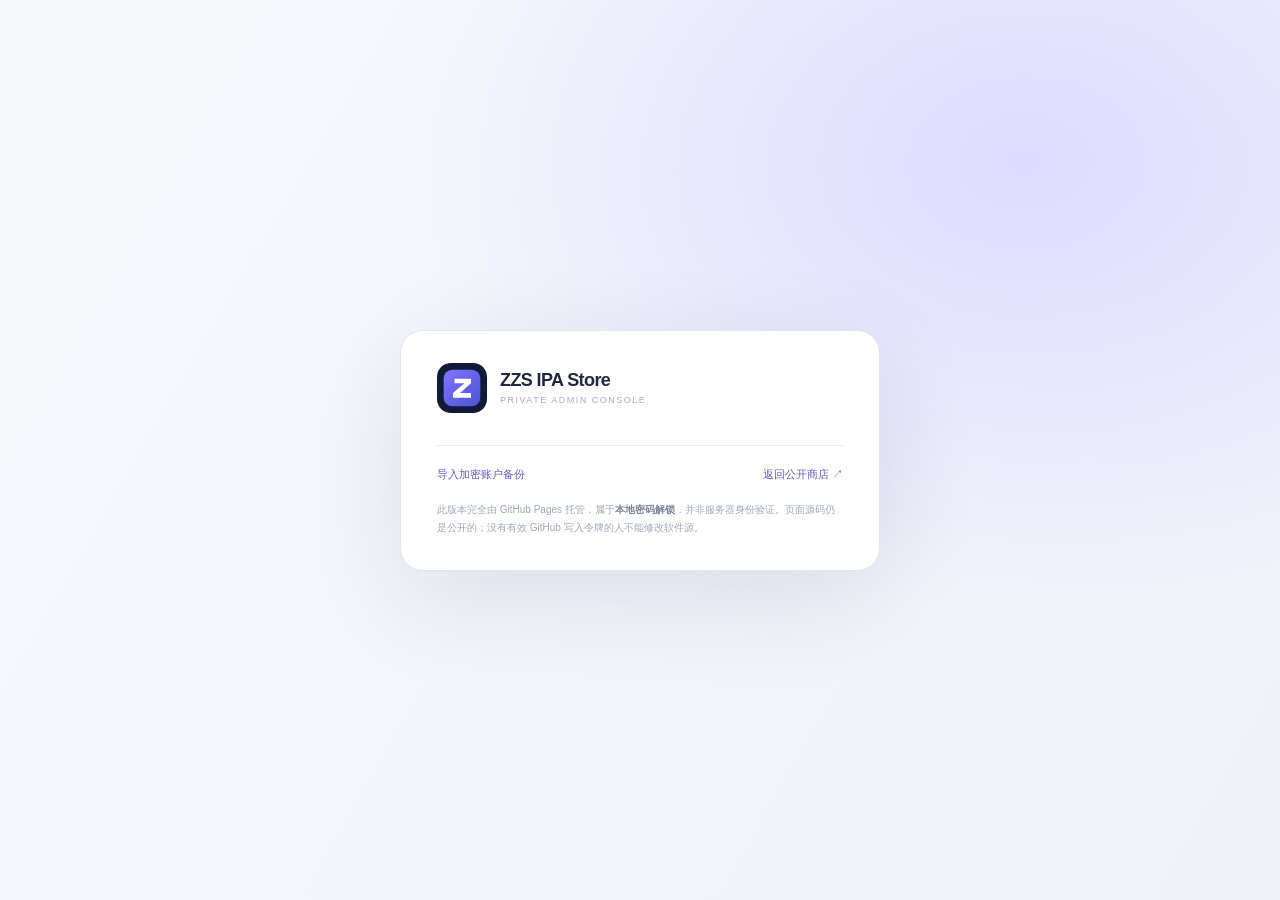
==== commit 36a1e8c5: "Restore GitHub Pages admin with local encrypted-account login UI" ====
--- a/docs/admin/index.html
+++ b/docs/admin/index.html
@@ -5,14 +5,51 @@
 <meta name="viewport" content="width=device-width,initial-scale=1">
 <meta name="theme-color" content="#111a32">
 <meta name="description" content="ZZS IPA Store management dashboard">
-<meta http-equiv="Content-Security-Policy" content="default-src 'none'; script-src 'self'; style-src 'self'; img-src 'self' https: data: blob:; connect-src 'self' https://api.github.com; base-uri 'none'; object-src 'none'; form-action 'none'">
+<meta http-equiv="Content-Security-Policy" content="default-src 'none'; script-src 'self'; style-src 'self'; img-src 'self' https: data:; connect-src 'self'; base-uri 'none'; object-src 'none'; form-action 'self'">
 <title>管理后台 · ZZS IPA Store</title>
 <link rel="icon" type="image/svg+xml" href="../icon.svg">
 <link rel="stylesheet" href="./admin.css">
 <script type="module" src="./app.js"></script>
 </head>
 <body>
-<div class="layout">
+
+<div id="authPanel" class="auth-shell">
+  <div class="auth-card">
+    <header class="auth-header"><img src="../icon.svg" alt="" width="50" height="50"><div><strong>ZZS IPA Store</strong><small>PRIVATE ADMIN CONSOLE</small></div></header>
+    <div id="loginView" hidden>
+      <span class="auth-eyebrow">WELCOME BACK</span><h1>登录管理后台</h1>
+      <p class="auth-desc">使用你在当前浏览器设置的账号密码解锁加密的 GitHub 凭据。</p>
+      <form id="loginForm">
+        <label>管理员用户名<input id="loginUsername" autocomplete="username" required></label>
+        <label>密码（10–12 位）<input id="loginPassword" type="password" autocomplete="current-password" minlength="10" maxlength="12" required></label>
+        <button type="submit" id="loginBtn" class="button primary auth-submit">解锁并登录 →</button>
+      </form>
+      <button id="forgotBtn" type="button" class="auth-text-button">忘记密码 / 重新绑定 GitHub Token</button>
+    </div>
+    <div id="setupView" hidden>
+      <span class="auth-eyebrow">FIRST TIME SETUP</span><h1>创建管理员账号</h1>
+      <p class="auth-desc">只需配置一次。GitHub Token 会使用密码进行 AES-256-GCM 加密，仅保存在<strong>当前浏览器</strong>。</p>
+      <form id="setupForm">
+        <label>管理员用户名<input id="setupUsername" value="zzsadmin" autocomplete="username" minlength="3" maxlength="32" required></label>
+        <label>密码（10–12 位）<input id="setupPassword" type="password" minlength="10" maxlength="12" autocomplete="new-password" placeholder="包含大小写字母和数字" required></label>
+        <label>确认密码<input id="setupConfirm" type="password" minlength="10" maxlength="12" autocomplete="new-password" required></label>
+        <label>GitHub Fine-grained Token<input id="setupToken" type="password" autocomplete="off" spellcheck="false" placeholder="github_pat_..." required></label>
+        <a class="auth-help" href="https://github.com/settings/personal-access-tokens/new" rel="noopener noreferrer" target="_blank">创建仅授权 ZZS-IPA-Store 且 Contents 可读写的 Token ↗</a>
+        <button type="submit" id="setupBtn" class="button primary auth-submit">创建本机账户并进入后台 →</button>
+      </form>
+    </div>
+    <div class="auth-bottom">
+      <div class="auth-alert" id="authMessage" role="status" aria-live="polite" hidden></div>
+      <div class="auth-tools">
+        <button type="button" id="importVaultBtn">导入加密账户备份</button>
+        <input id="importVaultFile" type="file" accept=".json,application/json" hidden>
+        <a href="../">返回公开商店 ↗</a>
+      </div>
+      <p class="auth-footnote">此版本完全由 GitHub Pages 托管，属于<strong>本地密码解锁</strong>，并非服务器身份验证。页面源码仍是公开的；没有有效 GitHub 写入令牌的人不能修改软件源。</p>
+    </div>
+  </div>
+</div>
+<div class="layout" id="appLayout" hidden>
 <aside class="sidebar">
 <a class="brand" href="../"><img src="../icon.svg" alt="" width="43" height="43"><span><b>ZZS IPA Store</b><small>MANAGEMENT CONSOLE</small></span></a>
 <div class="menu-label">工作台</div>
@@ -21,7 +58,7 @@
 <button type="button" data-view="settings" class="menu-item"><span class="symbol">◈</span>软件源设置</button>
 <button type="button" data-view="guide" class="menu-item"><span class="symbol">☷</span>部署与帮助</button>
 </nav>
-<div class="sidebar-bottom"><div class="connection"><span id="connectionDot" class="status-dot"></span><span id="connectionText">未连接 GitHub</span></div><div class="sidebar-note">安全模式：令牌只在当前页面内存中使用，关闭或刷新后会清除。</div><a class="site-back" href="../">↗ 返回商店首页</a></div>
+<div class="sidebar-bottom"><div class="connection"><span id="connectionDot" class="status-dot"></span><span id="connectionText">安全登录已启用</span></div><div class="sidebar-note">管理员密码仅用于解锁此浏览器保存的加密 GitHub Token。</div><a class="site-back" href="../">↗ 返回商店首页</a></div>
 </aside>
 <main class="main">
 <header class="topbar">
@@ -29,12 +66,8 @@
 <div class="top-actions"><button class="button outline" id="refreshBtn" type="button">↻ 刷新</button><button class="button primary" id="newAppBtn" type="button">＋ 添加应用</button></div>
 </header>
 <div id="notice" class="notice" role="status" aria-live="polite" hidden></div>
-<section id="authPanel" class="login-panel">
-<div class="login-icon">⌘</div>
-<div class="login-text"><h2>连接你的 GitHub 仓库</h2><p>使用限定到 <b>zrhtop/ZZS-IPA-Store</b> 的 Fine-grained Token，仅需要 <b>Contents: Read and write</b>。不要把令牌发送给任何人。</p>
-<div class="login-form"><input type="password" id="patInput" autocomplete="off" placeholder="github_pat_..." aria-label="GitHub 访问令牌"><button class="button primary" id="connectBtn" type="button">验证并连接</button></div><p class="login-foot">无需授权给所有仓库。令牌不会保存到浏览器存储。<a href="https://github.com/settings/personal-access-tokens/new" target="_blank" rel="noopener noreferrer">创建最小权限令牌 ↗</a></p></div>
-</section>
-<section id="identityPanel" class="identity-panel" hidden><span class="status-dot online"></span><span>已通过 <strong id="accountName">GitHub</strong> 验证 · 具有软件源读写权限</span><button type="button" id="disconnectBtn">退出连接</button></section>
+
+<section id="identityPanel" class="identity-panel"><span class="status-dot online"></span><span>已登录 <strong id="accountName">zzsadmin</strong> · GitHub 已授权</span><button class="button outline" id="accountSettingsBtn" type="button">账号设置</button><button class="button outline" id="disconnectBtn" type="button">退出登录</button></section>
 <section id="view-overview" class="view">
 <div class="hero"><div><div class="hero-label">YOUR PERSONAL APP DISTRIBUTION</div><h2>一个控制台，<br>管理所有 IPA。</h2><p>应用、版本与软件源在同一处管理。发布新版本后，AltStore 会在下次检查软件源时发现更新。</p><div class="hero-buttons"><button class="button white" type="button" id="heroNew">＋ 发布应用</button><a class="button glass" target="_blank" rel="noopener noreferrer" href="https://github.com/zrhtop/ZZS-IPA-Store/releases/new">上传大型 IPA ↗</a></div></div><div class="hero-art" aria-hidden="true"><div class="orbit orbit1"></div><div class="orbit orbit2"></div><div class="hero-icon">IPA</div></div></div>
 <div class="stats"><article class="stat"><span>应用数量</span><strong id="appCount">0</strong><small>已上架应用</small></article><article class="stat"><span>版本总数</span><strong id="versionCount">0</strong><small>包含历史版本</small></article><article class="stat"><span>源文件状态</span><strong id="repoStatus" class="state-loading">加载中</strong><small>GitHub Pages · source.json</small></article></div>
@@ -53,14 +86,14 @@
 <div class="sheet extra"><div class="section-heading"><div><h3>公开 AltStore 地址</h3><p>在 AltStore Classic 的 Sources 中添加。</p></div><button type="button" class="button outline" id="copySource">复制地址</button></div><code class="address">https://repo.zrh.jp/source.json</code></div>
 </section>
 <section id="view-guide" class="view" hidden>
-<div class="section-heading"><div><h2>部署与使用说明</h2><p>静态前端放在 GitHub Pages，IPA 可由 Pages 或 Releases 提供下载。</p></div></div>
+<div class="section-heading"><div><h2>如何使用管理后台</h2><p>完全使用 GitHub Pages，不需要 Cloudflare Worker、服务器或数据库。</p></div></div>
 <div class="guides">
-<article class="guide"><span>01 / PUBLISH</span><h3>启用 GitHub Pages</h3><p>打开仓库 Settings → Pages。Source 选 Deploy from a branch，Branch 选 main，Folder 选 /docs。保存并检查 Custom domain 为 repo.zrh.jp。</p><a href="https://github.com/zrhtop/ZZS-IPA-Store/settings/pages" target="_blank" rel="noopener noreferrer">Pages 设置 ↗</a></article>
-<article class="guide"><span>02 / DNS</span><h3>设置 Cloudflare DNS</h3><p>创建 CNAME，名称为 repo，目标为 zrhtop.github.io。初次部署建议 DNS only（灰云），GitHub 可验证并颁发 HTTPS 证书。</p></article>
-<article class="guide"><span>03 / ACCESS</span><h3>生成仓库专属令牌</h3><p>Fine-grained Token → Only select repositories → ZZS-IPA-Store → Contents: Read and write。令牌在当前网页内使用，不会自动永久保存。</p><a href="https://github.com/settings/personal-access-tokens/new" target="_blank" rel="noopener noreferrer">新建令牌 ↗</a></article>
-<article class="guide"><span>04 / APPS</span><h3>上架 IPA 和添加版本</h3><p>小型 IPA 可以在此页面上传；较大的 IPA 先上传到仓库 GitHub Releases，再复制 .ipa 文件的直链并输入准确文件大小。系统尝试读取 IPA 的 Info.plist，并自动识别应用信息。</p><a href="https://github.com/zrhtop/ZZS-IPA-Store/releases/new" target="_blank" rel="noopener noreferrer">创建 Release ↗</a></article>
+<article class="guide"><span>01 / GITHUB PAGES</span><h3>保留现有 GitHub Pages 设置</h3><p>仓库使用 main 分支的 /docs 文件夹发布，域名继续使用 repo.zrh.jp，无需修改 DNS 或新增服务器。</p><a href="https://github.com/zrhtop/ZZS-IPA-Store/settings/pages" target="_blank" rel="noopener noreferrer">检查 Pages 设置 ↗</a></article>
+<article class="guide"><span>02 / LOCAL LOGIN</span><h3>首次设置自己的密码</h3><p>第一次输入用户名、10–12 位密码和一个 GitHub 访问令牌，之后在同一浏览器只需用户名和密码即可解锁。Token 使用 AES-256-GCM 加密后保存在浏览器。</p><button id="guideAccountBtn" type="button" class="small-btn">管理账户 ↗</button></article>
+<article class="guide"><span>03 / OTHER DEVICES</span><h3>换手机或电脑</h3><p>在已登录设备的账号设置中下载加密账户备份，在另一台设备导入并输入相同密码即可使用。也可用 GitHub Token 在新设备独立配置。</p></article>
+<article class="guide"><span>04 / IPA RELEASES</span><h3>上传 IPA 和历史版本</h3><p>20 MiB 以内的 IPA 可以直接上传到 GitHub 仓库；大型 IPA 请先上传到 GitHub Releases，再粘贴公开的 .ipa 下载链接。系统自动更新 AltStore 的 source.json。</p><a href="https://github.com/zrhtop/ZZS-IPA-Store/releases/new" target="_blank" rel="noopener noreferrer">创建 GitHub Release ↗</a></article>
 </div>
-<div class="warning"><strong>安全与兼容性提醒</strong><p>本管理页面的 URL 是公开的，但没有令牌无法修改仓库。如果希望完全禁止陌生人打开 /admin/，可另外设置 Cloudflare Access。不要上传敏感或无分发授权的 IPA。AltStore 会核对 IPA 实际权限与 source.json 中的 appPermissions，必须确保权限信息完整准确。</p></div>
+<div class="warning"><strong>重要安全说明</strong><p>GitHub Pages 无法在服务器端保护 /admin/ 目录。账号密码只能解锁本地加密的 GitHub Token，无法阻止别人查看公开的 HTML 和 JavaScript。GitHub 仍会校验每次仓库写入的 Token 权限。请只授予这个仓库 Contents: Read and write 的权限，并不要使用在聊天中公开过的密码。</p></div>
 </section>
 <footer>ZZS IPA Store · <a href="https://github.com/zrhtop/ZZS-IPA-Store" target="_blank" rel="noopener noreferrer">GitHub Repository ↗</a></footer>
 </main>
@@ -97,4 +130,20 @@
 <footer class="modal-footer"><button class="button outline" id="cancelEditor" type="button">取消</button><button class="button primary" id="saveEditor" type="submit">发布应用</button></footer>
 </form>
 </dialog>
+
+<dialog id="accountDialog" class="account-dialog">
+  <div class="modal-header"><div><span class="eyebrow">LOCAL ACCOUNT</span><h2>本机管理员账号设置</h2></div><button id="closeAccountBtn" type="button" class="close" aria-label="关闭">✕</button></div>
+  <form id="accountForm">
+    <div class="modal-body">
+      <p class="auth-desc">新用户名和密码将重新加密此浏览器里的 GitHub Token。修改后请用新密码登录。</p>
+      <label>当前登录密码<input id="accountCurrentPassword" type="password" autocomplete="current-password" required></label>
+      <label>新的用户名<input id="accountNewUsername" autocomplete="username" minlength="3" maxlength="32" required></label>
+      <label>新密码（10–12 位）<input id="accountNewPassword" type="password" minlength="10" maxlength="12" autocomplete="new-password" required></label>
+      <label>再次输入新密码<input id="accountConfirmPassword" type="password" minlength="10" maxlength="12" autocomplete="new-password" required></label>
+      <div class="vault-info"><strong>换设备?</strong><p>导出加密备份后可在另一个浏览器导入。备份包含加密 Token，请妥善保存。</p><button type="button" class="small-btn" id="exportVaultBtn">↓ 下载加密账户备份</button></div>
+      <div class="vault-info"><strong>更换 GitHub Token</strong><p>如果 Token 失效，可以清除当前浏览器账户并重新配置。不会影响仓库本身。</p><button type="button" class="small-btn critical" id="resetVaultBtn">清除本机账户并重新配置</button></div>
+    </div>
+    <div class="modal-footer"><button id="cancelAccountBtn" type="button" class="button outline">取消</button><button id="saveAccountBtn" type="submit" class="button primary">修改账号密码</button></div>
+  </form>
+</dialog>
 </body></html>
--- a/docs/admin/admin.css
+++ b/docs/admin/admin.css
@@ -1,2 +1,14 @@
 :root{--ink:#20283d;--sub:#8490a5;--border:#e4e7f0;--purple:#625ee4;--deep:#111a32;--background:#f7f8fb;--card:#fff}*{box-sizing:border-box}html{background:var(--background)}body{margin:0;color:var(--ink);font-family:Inter,-apple-system,BlinkMacSystemFont,"Segoe UI","PingFang SC","Microsoft YaHei",sans-serif;font-size:13px;-webkit-font-smoothing:antialiased}button,input,select,textarea{font:inherit}a{color:#5b61c9;text-decoration:none}a:hover{text-decoration:underline}button{cursor:pointer}button:disabled{opacity:.55;cursor:progress}[hidden]{display:none!important}.layout{display:flex;min-height:100vh}.sidebar{width:247px;background:#121b33;color:#d8def1;display:flex;flex-direction:column;flex-shrink:0;min-height:100vh;padding:31px 18px 24px;position:sticky;top:0;height:100vh}.brand{display:flex;align-items:center;gap:12px;padding:0 8px 42px;color:#fff}.brand:hover{text-decoration:none}.brand img{border-radius:12px}.brand b{font-size:16px;display:block;letter-spacing:-.4px}.brand small{font-size:9px;display:block;letter-spacing:1.4px;color:#8392b7;margin-top:6px}.menu-label{font-size:10px;color:#7082a7;letter-spacing:1.7px;margin:0 15px 13px}.menu{display:grid;gap:5px}.menu-item{border:0;background:none;border-radius:10px;display:flex;gap:12px;align-items:center;text-align:left;padding:13px 15px;color:#a4b1cb}.menu-item:hover{background:#ffffff0b;color:white}.menu-item.selected{background:#6266d331;color:#fff;font-weight:700}.symbol{width:22px;font-size:19px}.sidebar-bottom{margin-top:auto}.connection{display:flex;gap:9px;align-items:center;border-top:1px solid #ffffff16;padding:19px 9px 10px;font-size:11px}.status-dot{height:8px;width:8px;display:inline-block;border-radius:100%;background:#8591a8;box-shadow:0 0 0 4px #ffffff0b}.status-dot.online{background:#3fdda3;box-shadow:0 0 0 4px #3fdda321}.sidebar-note{padding:7px 9px;font-size:10px;line-height:1.75;color:#71809f}.site-back{display:block;padding:17px 9px 0;font-size:11px;color:#9aabe1}.main{flex:1;min-width:0;max-width:1550px;padding:39px clamp(25px,4vw,67px) 25px}.topbar{display:flex;align-items:center;justify-content:space-between;gap:18px;margin-bottom:24px}.eyebrow{font-size:10px;font-weight:750;letter-spacing:1.6px;color:#8f8eae}.topbar h1{font-size:27px;letter-spacing:-1px;margin:6px 0 6px}.topbar p{margin:0;color:#9ba3b5;font-size:12px}.top-actions{display:flex;align-items:center;gap:9px}.button{border-radius:10px;min-height:42px;border:1px solid transparent;padding:0 16px;font-size:12px;font-weight:700;display:inline-flex;align-items:center;justify-content:center;gap:9px;white-space:nowrap}.button.primary{background:#605fe0;color:#fff}.button.primary:hover{background:#4e4ece}.button.outline{background:#fff;border-color:#e1e4ed;color:#5b6986}.button.white{background:#fff;color:#5055af}.button.glass{border-color:#ffffff43;background:#ffffff0f;color:#fff}.button:hover{text-decoration:none}.login-panel{background:#fff;border:1px solid #dfe3f2;padding:22px 27px;border-radius:15px;display:flex;gap:19px;box-shadow:0 8px 28px #1c275a08;margin-bottom:23px}.login-icon{background:#efedff;color:#6556d5;font-size:22px;width:49px;height:49px;flex:0 0 49px;border-radius:13px;display:grid;place-items:center}.login-text{flex:1}.login-text h2{font-size:16px;margin:0 0 7px}.login-text p{font-size:11px;color:#7f8da3;line-height:1.8;margin:0}.login-form{display:flex;gap:10px;margin:14px 0}.login-form input{max-width:510px;flex:1}.login-foot a{font-weight:700}.identity-panel{display:flex;align-items:center;gap:10px;padding:13px 17px;border:1px solid #d4e9df;border-radius:11px;background:#f2fbf7;margin-bottom:24px;color:#50846a;font-size:11px}.identity-panel button{background:none;border:0;color:#5b68c6;margin-left:auto}.hero{min-height:245px;border-radius:17px;background:radial-gradient(circle at 86% 10%,#5550b675,transparent 38%),linear-gradient(120deg,#1b2a50,#101933);color:#fff;padding:37px 42px;overflow:hidden;position:relative;display:flex;align-items:center;justify-content:space-between}.hero-label{font-size:10px;letter-spacing:1.5px;color:#bbc7ed;font-weight:700}.hero h2{font-size:26px;letter-spacing:-.8px;line-height:1.44;margin:13px 0}.hero p{color:#aebbd5;font-size:12px;line-height:1.8;max-width:560px;margin:0}.hero-buttons{display:flex;gap:9px;flex-wrap:wrap;margin-top:24px}.hero-art{width:185px;height:185px;display:grid;place-items:center;position:relative;margin-right:37px;flex-shrink:0}.hero-icon{background:linear-gradient(140deg,#8685ff,#575ad4);width:100px;height:100px;border-radius:27px;transform:rotate(-11deg);box-shadow:0 20px 35px #03051d87;display:grid;place-items:center;font-size:27px;font-weight:850;z-index:2}.orbit{border-radius:100%;border:1px solid #ffffff33;position:absolute}.orbit1{height:165px;width:165px}.orbit2{height:245px;width:245px;opacity:.55}.stats{display:grid;grid-template-columns:repeat(3,minmax(0,1fr));gap:16px;margin:21px 0 39px}.stat{border:1px solid var(--border);border-radius:15px;padding:19px 22px;background:var(--card);box-shadow:0 7px 24px #1b2b4c07;display:grid;gap:10px}.stat>span{font-size:12px;color:#8590a4}.stat strong{font-size:27px;letter-spacing:-.7px}.stat strong#repoStatus{font-size:18px;letter-spacing:0}.stat .state-ok{color:#2b9c76}.stat .state-error{color:#d15c72}.stat small{font-size:10px;color:#a3abbb}.section-heading{display:flex;align-items:center;justify-content:space-between;gap:17px;margin-bottom:18px}.section-heading h2{font-size:19px;letter-spacing:-.5px;margin:0 0 7px}.section-heading h3{font-size:15px;margin:0 0 4px}.section-heading p{font-size:12px;margin:0;color:#96a0af}.section-actions{display:flex;gap:10px}.section-actions input{width:195px}.app-list{display:grid;gap:12px}.app-item{background:#fff;border:1px solid var(--border);border-radius:14px;box-shadow:0 9px 27px #19285306;overflow:hidden}.app-main{display:flex;align-items:center;gap:17px;padding:18px 22px}.app-icon{border-radius:15px;background:#eef0ff;width:57px;height:57px;flex-shrink:0;object-fit:cover}.app-meta{min-width:0;flex:1}.app-meta b{font-size:14px;display:block}.app-meta span{font-size:11px;color:#8c98ad;margin-top:7px;display:block;overflow-wrap:anywhere}.version-tag{font-size:11px;border-radius:9px;background:#eff0ff;color:#605fd2;padding:8px 11px;white-space:nowrap}.row-buttons{display:flex;gap:7px}.row-buttons button,.small-btn{border-radius:8px;border:1px solid #e6e9f1;background:#fff;color:#54627a;padding:9px;font-size:11px;white-space:nowrap}.small-btn.critical{color:#c84e69}.row-buttons button:hover,.small-btn:hover{background:#f5f6fb}.history{border-top:1px solid #f0f1f6;margin:0 22px;padding:10px 0}.history summary{font-size:11px;color:#5b62b7;cursor:pointer;font-weight:650;padding:6px 0}.history-row{display:flex;gap:10px;flex-wrap:wrap;align-items:center;padding:9px 0;border-bottom:1px solid #f2f4f7;font-size:11px;color:#6f7b94}.history-row:last-child{border-bottom:0}.history-row .release-name{flex:1;min-width:130px}.history-row a{color:#6668b7}.empty{border:1px dashed #d6dbea;background:#fbfcff;border-radius:15px;text-align:center;padding:56px 20px}.empty-symbol{font-size:38px;color:#afa5ef;margin-bottom:7px}.empty strong{font-size:15px;display:block}.empty p{font-size:12px;color:#9ca5b5;line-height:1.8}.sheet{background:#fff;border:1px solid var(--border);border-radius:16px;padding:27px;display:grid;gap:18px;max-width:940px;box-shadow:0 10px 30px #24365d06}.sheet.extra{margin-top:17px}.two{display:grid;grid-template-columns:repeat(2,minmax(0,1fr));gap:16px}label{display:grid;gap:8px;font-size:12px;font-weight:650;color:#59657c}input,select,textarea{border:1px solid #dce2ed;background:#fff;border-radius:10px;padding:11px 12px;width:100%;min-width:0;outline:none;font-size:12px;color:#2a3452}textarea{resize:vertical;min-height:72px;line-height:1.6}input:focus,textarea:focus,select:focus{border-color:#8a7feb;box-shadow:0 0 0 3px #655cec15}input[type=color]{width:88px;height:42px;padding:4px}.field-note{font-size:11px;color:#99a2b2;align-self:center;line-height:1.7}.sheet-actions{display:flex;gap:10px;flex-wrap:wrap}.address{padding:15px;background:#f5f6fb;border-radius:9px;font-size:12px;overflow-wrap:anywhere}.guides{display:grid;grid-template-columns:repeat(2,minmax(0,1fr));gap:16px}.guide{background:#fff;border:1px solid var(--border);border-radius:15px;padding:24px}.guide>span{font-size:10px;letter-spacing:1.4px;color:#7773ce;font-weight:700}.guide h3{font-size:16px;margin:13px 0 8px}.guide p{font-size:12px;color:#77839a;line-height:1.8}.guide a{font-size:12px;font-weight:650}.warning{margin-top:17px;background:#fffbf5;border:1px solid #ffe9c7;border-radius:13px;padding:20px;color:#795e47}.warning p{font-size:12px;line-height:1.75}.main>footer{font-size:10px;color:#a9b0bc;padding:38px 0 12px}#notice{position:fixed;top:22px;right:25px;z-index:500;max-width:min(480px,calc(100vw - 35px));border-radius:12px;padding:15px 20px;background:#1d2d54;color:#fff;font-size:12px;line-height:1.8;box-shadow:0 15px 50px #18213a35}#notice.error{background:#b4445f}dialog{border:0;padding:0;max-height:92vh;width:min(790px,calc(100vw - 20px));box-shadow:0 27px 90px #050b2691;border-radius:18px;color:var(--ink)}dialog::backdrop{background:#07112c9c;backdrop-filter:blur(3px)}.modal-header,.modal-footer{display:flex;justify-content:space-between;align-items:center;gap:15px;background:#fff;padding:21px 28px}.modal-header{border-bottom:1px solid var(--border)}.modal-header h2{font-size:20px;margin:7px 0 0}.close{background:#f3f5fa;border:0;border-radius:8px;width:36px;height:36px;color:#7b8495}.modal-body{padding:19px 28px 25px;overflow-y:auto;max-height:67vh;display:grid;gap:20px}.fields{display:grid;gap:13px}.fields h3{font-size:14px;margin:0 0 2px;padding-bottom:10px;border-bottom:1px solid var(--border)}.fields h3 small{font-weight:400;color:#9aa4b5;font-size:10px;margin-left:7px}.drop-area{border:1px dashed #aebbe9;background:#f9f9ff;border-radius:11px;text-align:center;padding:21px;transition:background .16s}.drop-area.dragging{background:#eeedff}.drop-area label{cursor:pointer;display:flex;flex-direction:column;align-items:center;gap:7px;color:#5c5bd0}.drop-area label b{font-size:13px}.drop-area label span,.drop-area label small{font-size:11px;font-weight:400;color:#919eb4}.drop-area input{display:none}.ipa-result{color:#8491a8;font-size:11px;line-height:1.75;padding:10px 13px;background:#f6f8fc;border-radius:8px}.tip{font-size:10.5px;color:#929bad;line-height:1.75;margin:0}.modal-footer{border-top:1px solid var(--border);justify-content:flex-end;position:sticky;bottom:0} 
 @media(max-width:1060px){.sidebar{width:210px}.hero-art{margin-right:10px}.main{padding:30px 24px}}@media(max-width:750px){.layout{display:block}.sidebar{position:static;width:100%;height:auto;min-height:0;padding:17px}.brand{padding:0 0 12px}.menu-label,.sidebar-note{display:none}.menu{display:flex;gap:5px;overflow-x:auto}.menu-item{font-size:11px;padding:10px;white-space:nowrap}.connection{padding:12px 3px 0}.sidebar-bottom{margin-top:5px}.site-back{padding:9px 3px}.main{padding:24px 15px}.topbar{align-items:flex-start;gap:10px}.topbar h1{font-size:22px}.topbar p{font-size:11px;line-height:1.5}.top-actions{flex-direction:column}.top-actions .button{min-height:34px;padding:0 10px}.login-panel{padding:18px;gap:11px}.login-icon{display:none}.login-form{flex-wrap:wrap}.login-form input{width:100%;flex:auto}.hero{padding:29px 21px}.hero-art{display:none}.hero h2{font-size:24px}.stats{gap:9px}.stat{padding:13px}.stat strong{font-size:22px}.stat strong#repoStatus{font-size:12px}.stat>span,.stat small{font-size:10px}.section-heading{align-items:flex-start;flex-direction:column}.section-actions{width:100%}.section-actions input{flex:1;min-width:0}.app-main{flex-wrap:wrap;padding:14px;gap:10px}.app-icon{width:47px;height:47px}.app-meta{flex-basis:60%}.row-buttons{width:100%;justify-content:flex-end}.history{margin:0 14px}.two,.guides{grid-template-columns:1fr}.sheet{padding:19px}.modal-header,.modal-footer{padding:17px}.modal-body{padding:17px}.identity-panel{flex-wrap:wrap}}
+
+/* GitHub-only encrypted local admin gate */
+.auth-shell{position:fixed;inset:0;z-index:1100;background:radial-gradient(ellipse at 80% 18%,#dedbff 0,transparent 43%),linear-gradient(120deg,#f8f9fd,#f0f2fa);display:grid;place-items:center;overflow:auto;padding:25px 16px}
+.auth-card{width:min(100%,480px);background:white;border:1px solid #e4e6ef;border-radius:23px;padding:32px 36px;box-shadow:0 27px 100px #17224d1c}
+.auth-header{display:flex;align-items:center;gap:13px;margin-bottom:32px}.auth-header img{border-radius:14px}.auth-header strong{display:block;font-size:18px;letter-spacing:-.6px}.auth-header small{display:block;font-size:9px;letter-spacing:1.5px;color:#a2acc1;margin-top:4px}
+.auth-eyebrow{color:#7c72dc;font-size:10px;font-weight:750;letter-spacing:1.8px}
+.auth-card h1{font-size:26px;letter-spacing:-1px;margin:10px 0 11px}.auth-desc{font-size:12px;line-height:1.8;color:#8491a7;margin:0 0 23px}.auth-card form{display:grid;gap:15px}.auth-card label{display:grid;gap:7px}.auth-card input{padding:13px 14px;font-size:13px}.auth-submit{width:100%;min-height:47px;margin-top:3px}
+.auth-help{font-size:11px;line-height:1.5}.auth-bottom{border-top:1px solid #e8eaf1;margin-top:27px;padding-top:21px}.auth-alert{font-size:12px;line-height:1.7;border-radius:10px;background:#fff0f1;color:#b43b56;padding:13px;margin-bottom:12px}.auth-alert.ok{background:#effaf5;color:#2b8d65}
+.auth-tools{display:flex;justify-content:space-between;flex-wrap:wrap;gap:12px;align-items:center}.auth-tools a,.auth-tools button{font-size:11px;color:#655acc}.auth-tools button,.auth-text-button{border:0;background:none;padding:0;cursor:pointer}.auth-text-button{margin-top:16px;font-size:11px;color:#878aad}
+.auth-footnote{margin:19px 0 0;font-size:10px;color:#a0a8b7;line-height:1.85}.auth-footnote strong{color:#7e8599}
+.account-dialog{width:min(620px,calc(100vw - 24px))}.vault-info{padding:16px;border:1px solid #e6e9f4;border-radius:12px;background:#f9faff}.vault-info strong{font-size:12px}.vault-info p{font-size:11px;color:#8a94a8;line-height:1.7}.identity-panel .button{font-size:11px;min-height:35px}
+@media(max-width:600px){.auth-card{padding:23px 21px;border-radius:18px}.auth-header{margin-bottom:24px}.auth-card h1{font-size:23px}.identity-panel{gap:9px}.identity-panel strong{font-size:11px}}
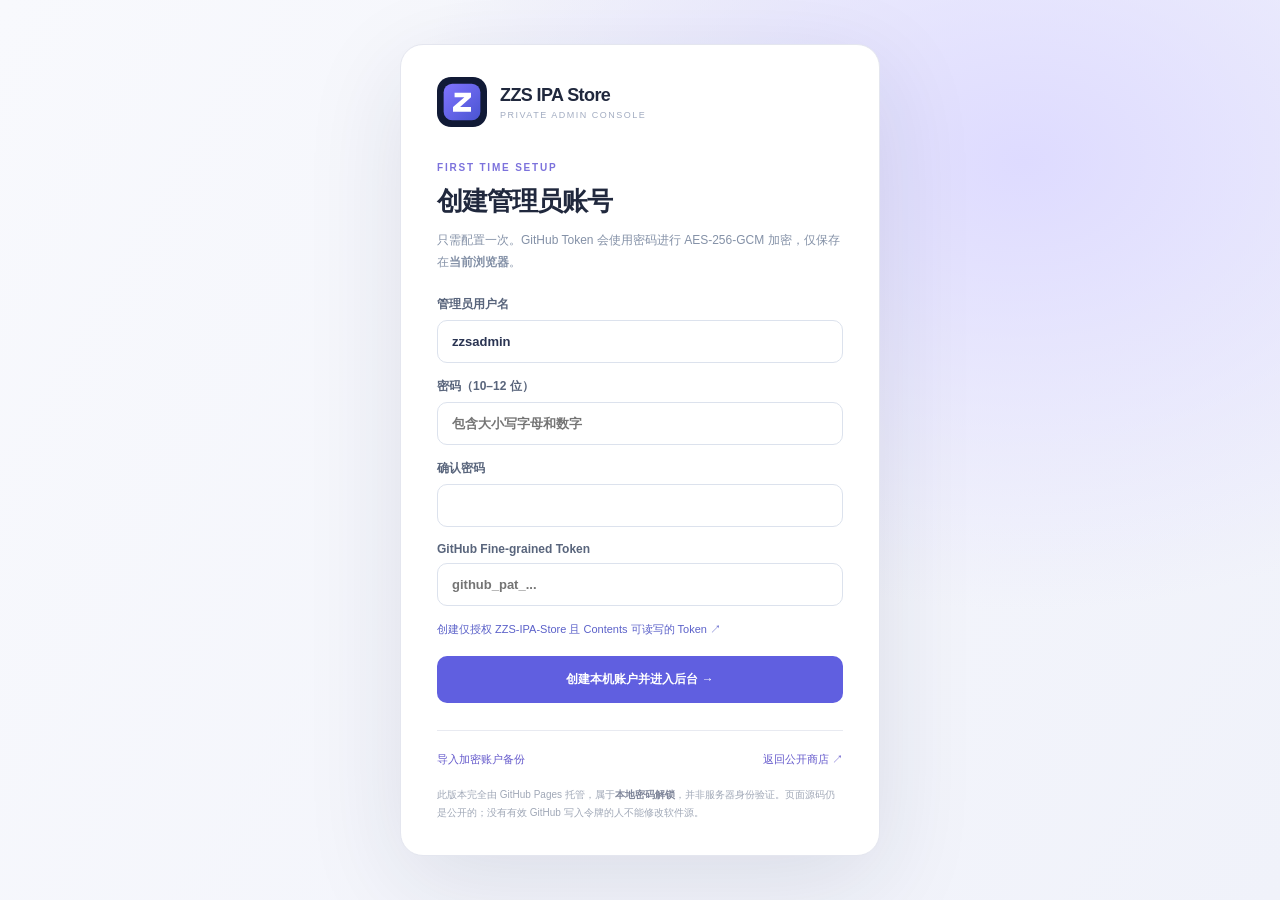
==== commit 6bc761a8: "Allow authenticated GitHub API calls in static admin CSP" ====
--- a/docs/admin/index.html
+++ b/docs/admin/index.html
@@ -5,7 +5,7 @@
 <meta name="viewport" content="width=device-width,initial-scale=1">
 <meta name="theme-color" content="#111a32">
 <meta name="description" content="ZZS IPA Store management dashboard">
-<meta http-equiv="Content-Security-Policy" content="default-src 'none'; script-src 'self'; style-src 'self'; img-src 'self' https: data:; connect-src 'self'; base-uri 'none'; object-src 'none'; form-action 'self'">
+<meta http-equiv="Content-Security-Policy" content="default-src 'none'; script-src 'self'; style-src 'self'; img-src 'self' https: data:; connect-src 'self' https://api.github.com; base-uri 'none'; object-src 'none'; form-action 'self'">
 <title>管理后台 · ZZS IPA Store</title>
 <link rel="icon" type="image/svg+xml" href="../icon.svg">
 <link rel="stylesheet" href="./admin.css">
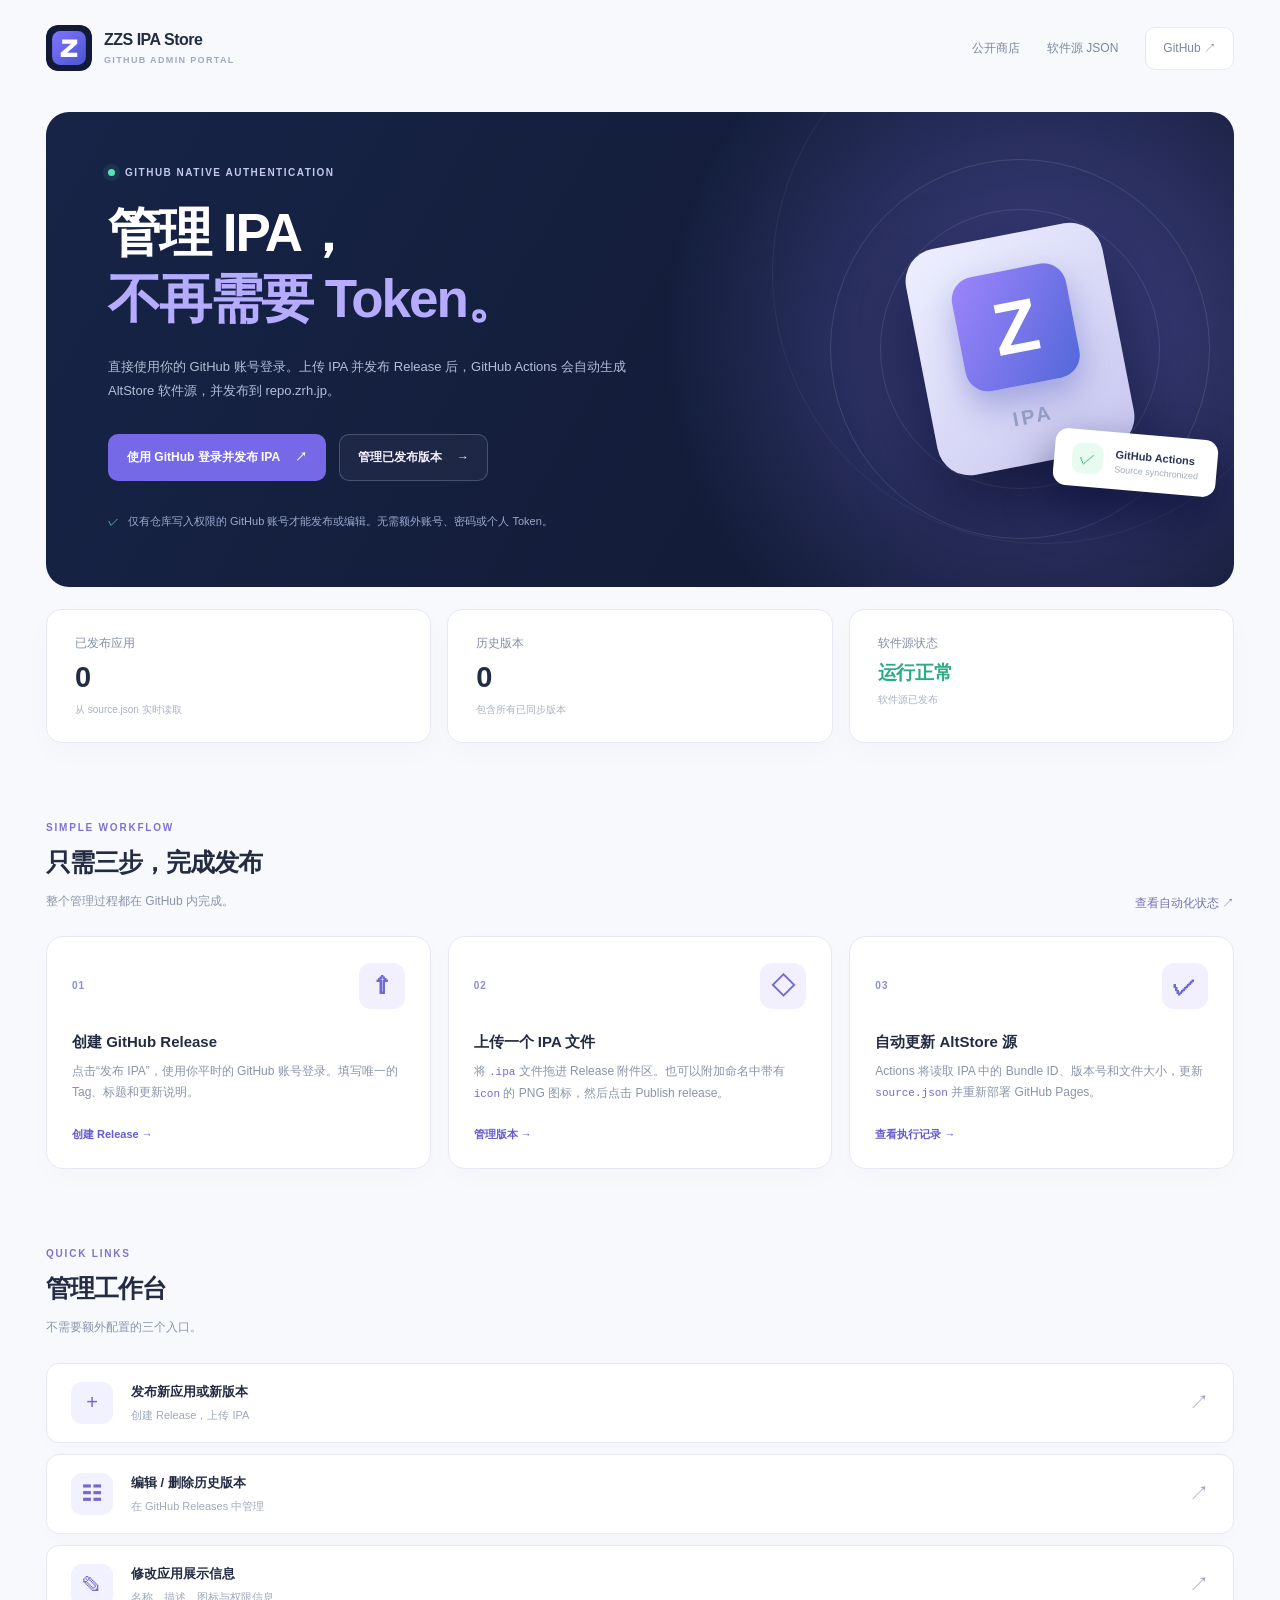
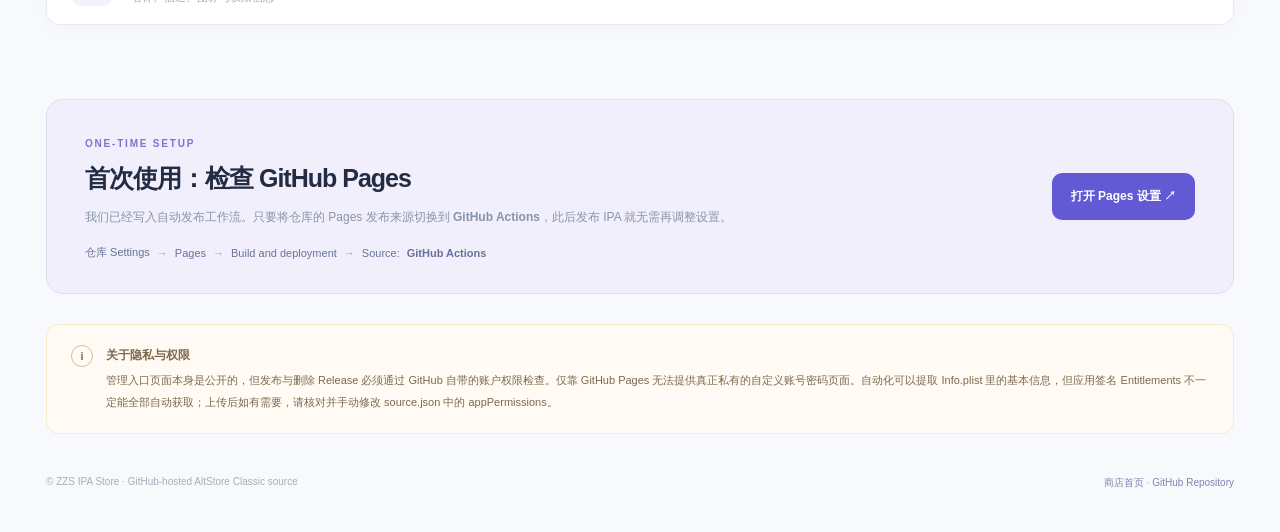
==== commit 50336bdf: "Replace token-based admin with GitHub native Releases publishing portal" ====
--- a/docs/admin/index.html
+++ b/docs/admin/index.html
@@ -3,147 +3,70 @@
 <head>
 <meta charset="utf-8">
 <meta name="viewport" content="width=device-width,initial-scale=1">
-<meta name="theme-color" content="#111a32">
-<meta name="description" content="ZZS IPA Store management dashboard">
-<meta http-equiv="Content-Security-Policy" content="default-src 'none'; script-src 'self'; style-src 'self'; img-src 'self' https: data:; connect-src 'self' https://api.github.com; base-uri 'none'; object-src 'none'; form-action 'self'">
-<title>管理后台 · ZZS IPA Store</title>
-<link rel="icon" type="image/svg+xml" href="../icon.svg">
+<meta name="theme-color" content="#161e3b">
+<meta name="description" content="ZZS IPA Store 管理入口：通过 GitHub 登录发布 IPA，无需自建 Token 或密码。">
+<meta http-equiv="Content-Security-Policy" content="default-src 'none'; script-src 'self'; style-src 'self'; img-src 'self' https: data:; connect-src 'self'; base-uri 'none'; form-action 'none'; object-src 'none'">
+<title>管理中心 | ZZS IPA Store</title>
+<link rel="icon" href="../icon.svg" type="image/svg+xml">
 <link rel="stylesheet" href="./admin.css">
-<script type="module" src="./app.js"></script>
+<script src="./admin.js" defer></script>
 </head>
 <body>
+<div class="layout">
+<header class="topbar">
+  <a href="../" class="brand">
+    <img src="../icon.svg" alt="" width="46" height="46">
+    <span><strong>ZZS IPA Store</strong><small>GITHUB ADMIN PORTAL</small></span>
+  </a>
+  <nav class="navlinks"><a href="../">公开商店</a><a href="../source.json">软件源 JSON</a><a class="nav-github" href="https://github.com/zrhtop/ZZS-IPA-Store" target="_blank" rel="noopener noreferrer">GitHub ↗</a></nav>
+</header>
+<main>
+<section class="hero">
+  <div class="hero-content">
+    <div class="eyebrow"><span class="status-dot"></span> GITHUB NATIVE AUTHENTICATION</div>
+    <h1>管理 IPA，<br><em>不再需要 Token。</em></h1>
+    <p>直接使用你的 GitHub 账号登录。上传 IPA 并发布 Release 后，GitHub Actions 会自动生成 AltStore 软件源，并发布到 repo.zrh.jp。</p>
+    <div class="hero-buttons">
+      <a class="button primary" href="https://github.com/zrhtop/ZZS-IPA-Store/releases/new" rel="noopener noreferrer">使用 GitHub 登录并发布 IPA <span>↗</span></a>
+      <a class="button secondary" href="https://github.com/zrhtop/ZZS-IPA-Store/releases" rel="noopener noreferrer">管理已发布版本 <span>→</span></a>
+    </div>
+    <div class="hero-note"><span class="lock-icon">✓</span> 仅有仓库写入权限的 GitHub 账号才能发布或编辑。无需额外账号、密码或个人 Token。</div>
+  </div>
+  <div class="hero-art" aria-hidden="true"><span class="ring ring-a"></span><span class="ring ring-b"></span><div class="app-icon-graphic"><div>Z</div><span>IPA</span></div><div class="sync-tag"><span class="success-mark">✓</span><div><b>GitHub Actions</b><small>Source synchronized</small></div></div></div>
+</section>
 
-<div id="authPanel" class="auth-shell">
-  <div class="auth-card">
-    <header class="auth-header"><img src="../icon.svg" alt="" width="50" height="50"><div><strong>ZZS IPA Store</strong><small>PRIVATE ADMIN CONSOLE</small></div></header>
-    <div id="loginView" hidden>
-      <span class="auth-eyebrow">WELCOME BACK</span><h1>登录管理后台</h1>
-      <p class="auth-desc">使用你在当前浏览器设置的账号密码解锁加密的 GitHub 凭据。</p>
-      <form id="loginForm">
-        <label>管理员用户名<input id="loginUsername" autocomplete="username" required></label>
-        <label>密码（10–12 位）<input id="loginPassword" type="password" autocomplete="current-password" minlength="10" maxlength="12" required></label>
-        <button type="submit" id="loginBtn" class="button primary auth-submit">解锁并登录 →</button>
-      </form>
-      <button id="forgotBtn" type="button" class="auth-text-button">忘记密码 / 重新绑定 GitHub Token</button>
-    </div>
-    <div id="setupView" hidden>
-      <span class="auth-eyebrow">FIRST TIME SETUP</span><h1>创建管理员账号</h1>
-      <p class="auth-desc">只需配置一次。GitHub Token 会使用密码进行 AES-256-GCM 加密，仅保存在<strong>当前浏览器</strong>。</p>
-      <form id="setupForm">
-        <label>管理员用户名<input id="setupUsername" value="zzsadmin" autocomplete="username" minlength="3" maxlength="32" required></label>
-        <label>密码（10–12 位）<input id="setupPassword" type="password" minlength="10" maxlength="12" autocomplete="new-password" placeholder="包含大小写字母和数字" required></label>
-        <label>确认密码<input id="setupConfirm" type="password" minlength="10" maxlength="12" autocomplete="new-password" required></label>
-        <label>GitHub Fine-grained Token<input id="setupToken" type="password" autocomplete="off" spellcheck="false" placeholder="github_pat_..." required></label>
-        <a class="auth-help" href="https://github.com/settings/personal-access-tokens/new" rel="noopener noreferrer" target="_blank">创建仅授权 ZZS-IPA-Store 且 Contents 可读写的 Token ↗</a>
-        <button type="submit" id="setupBtn" class="button primary auth-submit">创建本机账户并进入后台 →</button>
-      </form>
-    </div>
-    <div class="auth-bottom">
-      <div class="auth-alert" id="authMessage" role="status" aria-live="polite" hidden></div>
-      <div class="auth-tools">
-        <button type="button" id="importVaultBtn">导入加密账户备份</button>
-        <input id="importVaultFile" type="file" accept=".json,application/json" hidden>
-        <a href="../">返回公开商店 ↗</a>
-      </div>
-      <p class="auth-footnote">此版本完全由 GitHub Pages 托管，属于<strong>本地密码解锁</strong>，并非服务器身份验证。页面源码仍是公开的；没有有效 GitHub 写入令牌的人不能修改软件源。</p>
-    </div>
+<section class="stats">
+  <article><span>已发布应用</span><strong id="appCount">—</strong><small>从 source.json 实时读取</small></article>
+  <article><span>历史版本</span><strong id="versionCount">—</strong><small>包含所有已同步版本</small></article>
+  <article><span>软件源状态</span><strong id="sourceStatus" class="source-status">检查中</strong><small id="sourceDesc">GitHub Pages</small></article>
+</section>
+
+<section class="section">
+  <div class="section-top"><div><span class="kicker">SIMPLE WORKFLOW</span><h2>只需三步，完成发布</h2><p>整个管理过程都在 GitHub 内完成。</p></div><a href="https://github.com/zrhtop/ZZS-IPA-Store/actions/workflows/publish.yml" target="_blank" rel="noopener noreferrer">查看自动化状态 ↗</a></div>
+  <div class="steps">
+    <article class="step"><div class="step-head"><span>01</span><div class="icon-tile">⇧</div></div><h3>创建 GitHub Release</h3><p>点击“发布 IPA”，使用你平时的 GitHub 账号登录。填写唯一的 Tag、标题和更新说明。</p><a href="https://github.com/zrhtop/ZZS-IPA-Store/releases/new">创建 Release →</a></article>
+    <article class="step"><div class="step-head"><span>02</span><div class="icon-tile">◇</div></div><h3>上传一个 IPA 文件</h3><p>将 <code>.ipa</code> 文件拖进 Release 附件区。也可以附加命名中带有 <code>icon</code> 的 PNG 图标，然后点击 Publish release。</p><a href="https://github.com/zrhtop/ZZS-IPA-Store/releases">管理版本 →</a></article>
+    <article class="step"><div class="step-head"><span>03</span><div class="icon-tile">✓</div></div><h3>自动更新 AltStore 源</h3><p>Actions 将读取 IPA 中的 Bundle ID、版本号和文件大小，更新 <code>source.json</code> 并重新部署 GitHub Pages。</p><a href="https://github.com/zrhtop/ZZS-IPA-Store/actions/workflows/publish.yml">查看执行记录 →</a></article>
   </div>
+</section>
+
+<section class="workspace">
+  <div><span class="kicker">QUICK LINKS</span><h2>管理工作台</h2><p>不需要额外配置的三个入口。</p></div>
+  <div class="workspace-grid">
+    <a href="https://github.com/zrhtop/ZZS-IPA-Store/releases/new"><span class="link-icon">+</span><div><b>发布新应用或新版本</b><small>创建 Release，上传 IPA</small></div><span class="arrow">↗</span></a>
+    <a href="https://github.com/zrhtop/ZZS-IPA-Store/releases"><span class="link-icon">☷</span><div><b>编辑 / 删除历史版本</b><small>在 GitHub Releases 中管理</small></div><span class="arrow">↗</span></a>
+    <a href="https://github.com/zrhtop/ZZS-IPA-Store/edit/main/docs/source.json"><span class="link-icon">✎</span><div><b>修改应用展示信息</b><small>名称、描述、图标与权限信息</small></div><span class="arrow">↗</span></a>
+  </div>
+</section>
+
+<section class="setup">
+  <div class="setup-left"><span class="kicker">ONE-TIME SETUP</span><h2>首次使用：检查 GitHub Pages</h2><p>我们已经写入自动发布工作流。只要将仓库的 Pages 发布来源切换到 <b>GitHub Actions</b>，此后发布 IPA 就无需再调整设置。</p>
+  <div class="setup-steps">仓库 Settings <span>→</span> Pages <span>→</span> Build and deployment <span>→</span> Source: <b>GitHub Actions</b></div>
+  </div><a class="button setup-button" href="https://github.com/zrhtop/ZZS-IPA-Store/settings/pages">打开 Pages 设置 ↗</a>
+</section>
+
+<section class="caution"><span class="caution-icon">i</span><div><strong>关于隐私与权限</strong><p>管理入口页面本身是公开的，但发布与删除 Release 必须通过 GitHub 自带的账户权限检查。仅靠 GitHub Pages 无法提供真正私有的自定义账号密码页面。自动化可以提取 Info.plist 里的基本信息，但应用签名 Entitlements 不一定能全部自动获取；上传后如有需要，请核对并手动修改 source.json 中的 appPermissions。</p></div></section>
+</main>
+<footer><span>© ZZS IPA Store · GitHub-hosted AltStore Classic source</span><span><a href="../">商店首页</a> · <a href="https://github.com/zrhtop/ZZS-IPA-Store">GitHub Repository</a></span></footer>
 </div>
-<div class="layout" id="appLayout" hidden>
-<aside class="sidebar">
-<a class="brand" href="../"><img src="../icon.svg" alt="" width="43" height="43"><span><b>ZZS IPA Store</b><small>MANAGEMENT CONSOLE</small></span></a>
-<div class="menu-label">工作台</div>
-<nav class="menu" aria-label="管理导航">
-<button type="button" data-view="overview" class="menu-item selected"><span class="symbol">▦</span>应用管理</button>
-<button type="button" data-view="settings" class="menu-item"><span class="symbol">◈</span>软件源设置</button>
-<button type="button" data-view="guide" class="menu-item"><span class="symbol">☷</span>部署与帮助</button>
-</nav>
-<div class="sidebar-bottom"><div class="connection"><span id="connectionDot" class="status-dot"></span><span id="connectionText">安全登录已启用</span></div><div class="sidebar-note">管理员密码仅用于解锁此浏览器保存的加密 GitHub Token。</div><a class="site-back" href="../">↗ 返回商店首页</a></div>
-</aside>
-<main class="main">
-<header class="topbar">
-<div><span class="eyebrow">ZZS CONTROL PANEL</span><h1 id="pageTitle">应用管理</h1><p id="pageSubtitle">上传 IPA、管理版本，实时维护 AltStore Classic 软件源。</p></div>
-<div class="top-actions"><button class="button outline" id="refreshBtn" type="button">↻ 刷新</button><button class="button primary" id="newAppBtn" type="button">＋ 添加应用</button></div>
-</header>
-<div id="notice" class="notice" role="status" aria-live="polite" hidden></div>
-
-<section id="identityPanel" class="identity-panel"><span class="status-dot online"></span><span>已登录 <strong id="accountName">zzsadmin</strong> · GitHub 已授权</span><button class="button outline" id="accountSettingsBtn" type="button">账号设置</button><button class="button outline" id="disconnectBtn" type="button">退出登录</button></section>
-<section id="view-overview" class="view">
-<div class="hero"><div><div class="hero-label">YOUR PERSONAL APP DISTRIBUTION</div><h2>一个控制台，<br>管理所有 IPA。</h2><p>应用、版本与软件源在同一处管理。发布新版本后，AltStore 会在下次检查软件源时发现更新。</p><div class="hero-buttons"><button class="button white" type="button" id="heroNew">＋ 发布应用</button><a class="button glass" target="_blank" rel="noopener noreferrer" href="https://github.com/zrhtop/ZZS-IPA-Store/releases/new">上传大型 IPA ↗</a></div></div><div class="hero-art" aria-hidden="true"><div class="orbit orbit1"></div><div class="orbit orbit2"></div><div class="hero-icon">IPA</div></div></div>
-<div class="stats"><article class="stat"><span>应用数量</span><strong id="appCount">0</strong><small>已上架应用</small></article><article class="stat"><span>版本总数</span><strong id="versionCount">0</strong><small>包含历史版本</small></article><article class="stat"><span>源文件状态</span><strong id="repoStatus" class="state-loading">加载中</strong><small>GitHub Pages · source.json</small></article></div>
-<div class="section-heading"><div><h2>已发布应用</h2><p>你可以编辑应用信息、添加新版本或设置最新版。</p></div><div class="section-actions"><input id="appSearch" type="search" placeholder="搜索应用…" aria-label="搜索应用"><button id="listNew" class="button outline" type="button">＋ 新应用</button></div></div>
-<div id="appList" class="app-list"><div class="empty"><div class="empty-symbol">◇</div><strong>正在加载</strong><p>读取最新的软件源。</p></div></div>
-</section>
-<section id="view-settings" class="view" hidden>
-<div class="section-heading"><div><h2>软件源设置</h2><p>这里保存的是 AltStore 所展示的商店信息。</p></div></div>
-<form id="settingsForm" class="sheet">
-<div class="two"><label>软件源名称 *<input name="name" required maxlength="100"></label><label>副标题<input name="subtitle" maxlength="200"></label></div>
-<label>详细描述<textarea name="description" rows="3"></textarea></label>
-<div class="two"><label>官网 URL<input name="website" type="url" placeholder="https://repo.zrh.jp/"></label><label>商店图标 URL<input name="iconURL" type="url"></label></div>
-<div class="two"><label>主题色<input name="tintColor" type="color" value="#6559e8"></label><div class="field-note">修改后将同步写入 <code>docs/source.json</code>。</div></div>
-<div class="sheet-actions"><button type="submit" class="button primary">保存源信息</button><button type="button" class="button outline" id="downloadJSON">下载 JSON 备份</button></div>
-</form>
-<div class="sheet extra"><div class="section-heading"><div><h3>公开 AltStore 地址</h3><p>在 AltStore Classic 的 Sources 中添加。</p></div><button type="button" class="button outline" id="copySource">复制地址</button></div><code class="address">https://repo.zrh.jp/source.json</code></div>
-</section>
-<section id="view-guide" class="view" hidden>
-<div class="section-heading"><div><h2>如何使用管理后台</h2><p>完全使用 GitHub Pages，不需要 Cloudflare Worker、服务器或数据库。</p></div></div>
-<div class="guides">
-<article class="guide"><span>01 / GITHUB PAGES</span><h3>保留现有 GitHub Pages 设置</h3><p>仓库使用 main 分支的 /docs 文件夹发布，域名继续使用 repo.zrh.jp，无需修改 DNS 或新增服务器。</p><a href="https://github.com/zrhtop/ZZS-IPA-Store/settings/pages" target="_blank" rel="noopener noreferrer">检查 Pages 设置 ↗</a></article>
-<article class="guide"><span>02 / LOCAL LOGIN</span><h3>首次设置自己的密码</h3><p>第一次输入用户名、10–12 位密码和一个 GitHub 访问令牌，之后在同一浏览器只需用户名和密码即可解锁。Token 使用 AES-256-GCM 加密后保存在浏览器。</p><button id="guideAccountBtn" type="button" class="small-btn">管理账户 ↗</button></article>
-<article class="guide"><span>03 / OTHER DEVICES</span><h3>换手机或电脑</h3><p>在已登录设备的账号设置中下载加密账户备份，在另一台设备导入并输入相同密码即可使用。也可用 GitHub Token 在新设备独立配置。</p></article>
-<article class="guide"><span>04 / IPA RELEASES</span><h3>上传 IPA 和历史版本</h3><p>20 MiB 以内的 IPA 可以直接上传到 GitHub 仓库；大型 IPA 请先上传到 GitHub Releases，再粘贴公开的 .ipa 下载链接。系统自动更新 AltStore 的 source.json。</p><a href="https://github.com/zrhtop/ZZS-IPA-Store/releases/new" target="_blank" rel="noopener noreferrer">创建 GitHub Release ↗</a></article>
-</div>
-<div class="warning"><strong>重要安全说明</strong><p>GitHub Pages 无法在服务器端保护 /admin/ 目录。账号密码只能解锁本地加密的 GitHub Token，无法阻止别人查看公开的 HTML 和 JavaScript。GitHub 仍会校验每次仓库写入的 Token 权限。请只授予这个仓库 Contents: Read and write 的权限，并不要使用在聊天中公开过的密码。</p></div>
-</section>
-<footer>ZZS IPA Store · <a href="https://github.com/zrhtop/ZZS-IPA-Store" target="_blank" rel="noopener noreferrer">GitHub Repository ↗</a></footer>
-</main>
-</div>
-<dialog id="editor">
-<form id="editorForm" novalidate>
-<header class="modal-header"><div><span class="eyebrow" id="editorEyebrow">NEW APP</span><h2 id="editorTitle">发布 IPA 应用</h2></div><button id="closeEditor" type="button" class="close" aria-label="关闭">✕</button></header>
-<div class="modal-body">
-<section id="appFields" class="fields">
-<h3>应用资料</h3>
-<div class="two"><label>应用名称 *<input id="appName" required maxlength="140"></label><label>Bundle ID *<input id="bundleID" required placeholder="com.example.myapp" spellcheck="false"></label></div>
-<div class="two"><label>开发者名称 *<input id="developer" value="ZZS" required></label><label>应用分类<select id="category"><option value="utilities">工具</option><option value="developer">开发者</option><option value="entertainment">娱乐</option><option value="games">游戏</option><option value="lifestyle">生活</option><option value="photo-video">照片和视频</option><option value="social">社交</option><option value="other">其他</option></select></label></div>
-<label>一句话介绍<input id="appSubtitle" maxlength="200" placeholder="可选"></label>
-<label>应用详细描述 *<textarea id="description" rows="3" required placeholder="介绍应用功能"></textarea></label>
-<div class="two"><label>图标 HTTPS URL<input type="url" id="iconURL" placeholder="从 IPA 提取，或手动填写"></label><label>主题颜色<input type="color" id="appTint" value="#6559e8"></label></div>
-</section>
-<section id="releaseFields" class="fields">
-<h3>IPA 与版本</h3>
-<div class="drop-area" id="dropZone"><label for="ipaFile"><b>↑ 选择 IPA 文件</b><span>或将 IPA 拖进此区域</span><small>直接上传最大 40 MiB，大文件请使用 GitHub Releases。</small></label><input type="file" id="ipaFile" accept=".ipa,application/octet-stream"></div>
-<div id="ipaResult" class="ipa-result">选择 IPA 后会自动尝试读取名称、Bundle ID、版本、图标和权限信息。</div>
-<label>也可以粘贴现有 IPA 的 HTTPS 下载地址<input id="downloadURL" type="url" placeholder="https://github.com/.../releases/download/.../app.ipa"></label>
-<div class="two"><label>版本号 *<input id="version" required placeholder="1.0.0" spellcheck="false"></label><label>Build Version *<input id="buildVersion" required placeholder="1" spellcheck="false"></label></div>
-<div class="two"><label>发布日期<input id="releaseDate" type="date"></label><label>IPA 大小（字节） *<input id="size" type="number" min="1" required placeholder="选择 IPA 后自动填入"></label></div>
-<label>更新说明<textarea id="releaseNotes" rows="2" placeholder="当前版本的更新内容"></textarea></label>
-<div class="two"><label>最低 iOS 版本<input id="minOS" placeholder="例如 15.0"></label><label>最高 iOS 版本（可留空）<input id="maxOS" placeholder="例如 27.0"></label></div>
-</section>
-<section id="permissionsFields" class="fields">
-<h3>AltStore 权限申明 <small>必须与实际 IPA 一致</small></h3>
-<label>Entitlements（每行一个，含所有扩展）<textarea id="entitlements" rows="4" spellcheck="false" placeholder="com.apple.security.application-groups"></textarea></label>
-<label>Privacy 权限 JSON <textarea id="privacy" rows="4" spellcheck="false" placeholder='{"NSCameraUsageDescription":"用途描述"}'></textarea></label>
-<p class="tip">自动提取主要应用的 Info.plist 隐私说明；签名 Entitlements 或扩展权限可能无法完全提取。保存前请核对签名包，否则 AltStore 可能拒绝安装。</p>
-</section>
-</div>
-<footer class="modal-footer"><button class="button outline" id="cancelEditor" type="button">取消</button><button class="button primary" id="saveEditor" type="submit">发布应用</button></footer>
-</form>
-</dialog>
-
-<dialog id="accountDialog" class="account-dialog">
-  <div class="modal-header"><div><span class="eyebrow">LOCAL ACCOUNT</span><h2>本机管理员账号设置</h2></div><button id="closeAccountBtn" type="button" class="close" aria-label="关闭">✕</button></div>
-  <form id="accountForm">
-    <div class="modal-body">
-      <p class="auth-desc">新用户名和密码将重新加密此浏览器里的 GitHub Token。修改后请用新密码登录。</p>
-      <label>当前登录密码<input id="accountCurrentPassword" type="password" autocomplete="current-password" required></label>
-      <label>新的用户名<input id="accountNewUsername" autocomplete="username" minlength="3" maxlength="32" required></label>
-      <label>新密码（10–12 位）<input id="accountNewPassword" type="password" minlength="10" maxlength="12" autocomplete="new-password" required></label>
-      <label>再次输入新密码<input id="accountConfirmPassword" type="password" minlength="10" maxlength="12" autocomplete="new-password" required></label>
-      <div class="vault-info"><strong>换设备?</strong><p>导出加密备份后可在另一个浏览器导入。备份包含加密 Token，请妥善保存。</p><button type="button" class="small-btn" id="exportVaultBtn">↓ 下载加密账户备份</button></div>
-      <div class="vault-info"><strong>更换 GitHub Token</strong><p>如果 Token 失效，可以清除当前浏览器账户并重新配置。不会影响仓库本身。</p><button type="button" class="small-btn critical" id="resetVaultBtn">清除本机账户并重新配置</button></div>
-    </div>
-    <div class="modal-footer"><button id="cancelAccountBtn" type="button" class="button outline">取消</button><button id="saveAccountBtn" type="submit" class="button primary">修改账号密码</button></div>
-  </form>
-</dialog>
 </body></html>
--- a/docs/admin/admin.css
+++ b/docs/admin/admin.css
@@ -1,14 +1 @@
-:root{--ink:#20283d;--sub:#8490a5;--border:#e4e7f0;--purple:#625ee4;--deep:#111a32;--background:#f7f8fb;--card:#fff}*{box-sizing:border-box}html{background:var(--background)}body{margin:0;color:var(--ink);font-family:Inter,-apple-system,BlinkMacSystemFont,"Segoe UI","PingFang SC","Microsoft YaHei",sans-serif;font-size:13px;-webkit-font-smoothing:antialiased}button,input,select,textarea{font:inherit}a{color:#5b61c9;text-decoration:none}a:hover{text-decoration:underline}button{cursor:pointer}button:disabled{opacity:.55;cursor:progress}[hidden]{display:none!important}.layout{display:flex;min-height:100vh}.sidebar{width:247px;background:#121b33;color:#d8def1;display:flex;flex-direction:column;flex-shrink:0;min-height:100vh;padding:31px 18px 24px;position:sticky;top:0;height:100vh}.brand{display:flex;align-items:center;gap:12px;padding:0 8px 42px;color:#fff}.brand:hover{text-decoration:none}.brand img{border-radius:12px}.brand b{font-size:16px;display:block;letter-spacing:-.4px}.brand small{font-size:9px;display:block;letter-spacing:1.4px;color:#8392b7;margin-top:6px}.menu-label{font-size:10px;color:#7082a7;letter-spacing:1.7px;margin:0 15px 13px}.menu{display:grid;gap:5px}.menu-item{border:0;background:none;border-radius:10px;display:flex;gap:12px;align-items:center;text-align:left;padding:13px 15px;color:#a4b1cb}.menu-item:hover{background:#ffffff0b;color:white}.menu-item.selected{background:#6266d331;color:#fff;font-weight:700}.symbol{width:22px;font-size:19px}.sidebar-bottom{margin-top:auto}.connection{display:flex;gap:9px;align-items:center;border-top:1px solid #ffffff16;padding:19px 9px 10px;font-size:11px}.status-dot{height:8px;width:8px;display:inline-block;border-radius:100%;background:#8591a8;box-shadow:0 0 0 4px #ffffff0b}.status-dot.online{background:#3fdda3;box-shadow:0 0 0 4px #3fdda321}.sidebar-note{padding:7px 9px;font-size:10px;line-height:1.75;color:#71809f}.site-back{display:block;padding:17px 9px 0;font-size:11px;color:#9aabe1}.main{flex:1;min-width:0;max-width:1550px;padding:39px clamp(25px,4vw,67px) 25px}.topbar{display:flex;align-items:center;justify-content:space-between;gap:18px;margin-bottom:24px}.eyebrow{font-size:10px;font-weight:750;letter-spacing:1.6px;color:#8f8eae}.topbar h1{font-size:27px;letter-spacing:-1px;margin:6px 0 6px}.topbar p{margin:0;color:#9ba3b5;font-size:12px}.top-actions{display:flex;align-items:center;gap:9px}.button{border-radius:10px;min-height:42px;border:1px solid transparent;padding:0 16px;font-size:12px;font-weight:700;display:inline-flex;align-items:center;justify-content:center;gap:9px;white-space:nowrap}.button.primary{background:#605fe0;color:#fff}.button.primary:hover{background:#4e4ece}.button.outline{background:#fff;border-color:#e1e4ed;color:#5b6986}.button.white{background:#fff;color:#5055af}.button.glass{border-color:#ffffff43;background:#ffffff0f;color:#fff}.button:hover{text-decoration:none}.login-panel{background:#fff;border:1px solid #dfe3f2;padding:22px 27px;border-radius:15px;display:flex;gap:19px;box-shadow:0 8px 28px #1c275a08;margin-bottom:23px}.login-icon{background:#efedff;color:#6556d5;font-size:22px;width:49px;height:49px;flex:0 0 49px;border-radius:13px;display:grid;place-items:center}.login-text{flex:1}.login-text h2{font-size:16px;margin:0 0 7px}.login-text p{font-size:11px;color:#7f8da3;line-height:1.8;margin:0}.login-form{display:flex;gap:10px;margin:14px 0}.login-form input{max-width:510px;flex:1}.login-foot a{font-weight:700}.identity-panel{display:flex;align-items:center;gap:10px;padding:13px 17px;border:1px solid #d4e9df;border-radius:11px;background:#f2fbf7;margin-bottom:24px;color:#50846a;font-size:11px}.identity-panel button{background:none;border:0;color:#5b68c6;margin-left:auto}.hero{min-height:245px;border-radius:17px;background:radial-gradient(circle at 86% 10%,#5550b675,transparent 38%),linear-gradient(120deg,#1b2a50,#101933);color:#fff;padding:37px 42px;overflow:hidden;position:relative;display:flex;align-items:center;justify-content:space-between}.hero-label{font-size:10px;letter-spacing:1.5px;color:#bbc7ed;font-weight:700}.hero h2{font-size:26px;letter-spacing:-.8px;line-height:1.44;margin:13px 0}.hero p{color:#aebbd5;font-size:12px;line-height:1.8;max-width:560px;margin:0}.hero-buttons{display:flex;gap:9px;flex-wrap:wrap;margin-top:24px}.hero-art{width:185px;height:185px;display:grid;place-items:center;position:relative;margin-right:37px;flex-shrink:0}.hero-icon{background:linear-gradient(140deg,#8685ff,#575ad4);width:100px;height:100px;border-radius:27px;transform:rotate(-11deg);box-shadow:0 20px 35px #03051d87;display:grid;place-items:center;font-size:27px;font-weight:850;z-index:2}.orbit{border-radius:100%;border:1px solid #ffffff33;position:absolute}.orbit1{height:165px;width:165px}.orbit2{height:245px;width:245px;opacity:.55}.stats{display:grid;grid-template-columns:repeat(3,minmax(0,1fr));gap:16px;margin:21px 0 39px}.stat{border:1px solid var(--border);border-radius:15px;padding:19px 22px;background:var(--card);box-shadow:0 7px 24px #1b2b4c07;display:grid;gap:10px}.stat>span{font-size:12px;color:#8590a4}.stat strong{font-size:27px;letter-spacing:-.7px}.stat strong#repoStatus{font-size:18px;letter-spacing:0}.stat .state-ok{color:#2b9c76}.stat .state-error{color:#d15c72}.stat small{font-size:10px;color:#a3abbb}.section-heading{display:flex;align-items:center;justify-content:space-between;gap:17px;margin-bottom:18px}.section-heading h2{font-size:19px;letter-spacing:-.5px;margin:0 0 7px}.section-heading h3{font-size:15px;margin:0 0 4px}.section-heading p{font-size:12px;margin:0;color:#96a0af}.section-actions{display:flex;gap:10px}.section-actions input{width:195px}.app-list{display:grid;gap:12px}.app-item{background:#fff;border:1px solid var(--border);border-radius:14px;box-shadow:0 9px 27px #19285306;overflow:hidden}.app-main{display:flex;align-items:center;gap:17px;padding:18px 22px}.app-icon{border-radius:15px;background:#eef0ff;width:57px;height:57px;flex-shrink:0;object-fit:cover}.app-meta{min-width:0;flex:1}.app-meta b{font-size:14px;display:block}.app-meta span{font-size:11px;color:#8c98ad;margin-top:7px;display:block;overflow-wrap:anywhere}.version-tag{font-size:11px;border-radius:9px;background:#eff0ff;color:#605fd2;padding:8px 11px;white-space:nowrap}.row-buttons{display:flex;gap:7px}.row-buttons button,.small-btn{border-radius:8px;border:1px solid #e6e9f1;background:#fff;color:#54627a;padding:9px;font-size:11px;white-space:nowrap}.small-btn.critical{color:#c84e69}.row-buttons button:hover,.small-btn:hover{background:#f5f6fb}.history{border-top:1px solid #f0f1f6;margin:0 22px;padding:10px 0}.history summary{font-size:11px;color:#5b62b7;cursor:pointer;font-weight:650;padding:6px 0}.history-row{display:flex;gap:10px;flex-wrap:wrap;align-items:center;padding:9px 0;border-bottom:1px solid #f2f4f7;font-size:11px;color:#6f7b94}.history-row:last-child{border-bottom:0}.history-row .release-name{flex:1;min-width:130px}.history-row a{color:#6668b7}.empty{border:1px dashed #d6dbea;background:#fbfcff;border-radius:15px;text-align:center;padding:56px 20px}.empty-symbol{font-size:38px;color:#afa5ef;margin-bottom:7px}.empty strong{font-size:15px;display:block}.empty p{font-size:12px;color:#9ca5b5;line-height:1.8}.sheet{background:#fff;border:1px solid var(--border);border-radius:16px;padding:27px;display:grid;gap:18px;max-width:940px;box-shadow:0 10px 30px #24365d06}.sheet.extra{margin-top:17px}.two{display:grid;grid-template-columns:repeat(2,minmax(0,1fr));gap:16px}label{display:grid;gap:8px;font-size:12px;font-weight:650;color:#59657c}input,select,textarea{border:1px solid #dce2ed;background:#fff;border-radius:10px;padding:11px 12px;width:100%;min-width:0;outline:none;font-size:12px;color:#2a3452}textarea{resize:vertical;min-height:72px;line-height:1.6}input:focus,textarea:focus,select:focus{border-color:#8a7feb;box-shadow:0 0 0 3px #655cec15}input[type=color]{width:88px;height:42px;padding:4px}.field-note{font-size:11px;color:#99a2b2;align-self:center;line-height:1.7}.sheet-actions{display:flex;gap:10px;flex-wrap:wrap}.address{padding:15px;background:#f5f6fb;border-radius:9px;font-size:12px;overflow-wrap:anywhere}.guides{display:grid;grid-template-columns:repeat(2,minmax(0,1fr));gap:16px}.guide{background:#fff;border:1px solid var(--border);border-radius:15px;padding:24px}.guide>span{font-size:10px;letter-spacing:1.4px;color:#7773ce;font-weight:700}.guide h3{font-size:16px;margin:13px 0 8px}.guide p{font-size:12px;color:#77839a;line-height:1.8}.guide a{font-size:12px;font-weight:650}.warning{margin-top:17px;background:#fffbf5;border:1px solid #ffe9c7;border-radius:13px;padding:20px;color:#795e47}.warning p{font-size:12px;line-height:1.75}.main>footer{font-size:10px;color:#a9b0bc;padding:38px 0 12px}#notice{position:fixed;top:22px;right:25px;z-index:500;max-width:min(480px,calc(100vw - 35px));border-radius:12px;padding:15px 20px;background:#1d2d54;color:#fff;font-size:12px;line-height:1.8;box-shadow:0 15px 50px #18213a35}#notice.error{background:#b4445f}dialog{border:0;padding:0;max-height:92vh;width:min(790px,calc(100vw - 20px));box-shadow:0 27px 90px #050b2691;border-radius:18px;color:var(--ink)}dialog::backdrop{background:#07112c9c;backdrop-filter:blur(3px)}.modal-header,.modal-footer{display:flex;justify-content:space-between;align-items:center;gap:15px;background:#fff;padding:21px 28px}.modal-header{border-bottom:1px solid var(--border)}.modal-header h2{font-size:20px;margin:7px 0 0}.close{background:#f3f5fa;border:0;border-radius:8px;width:36px;height:36px;color:#7b8495}.modal-body{padding:19px 28px 25px;overflow-y:auto;max-height:67vh;display:grid;gap:20px}.fields{display:grid;gap:13px}.fields h3{font-size:14px;margin:0 0 2px;padding-bottom:10px;border-bottom:1px solid var(--border)}.fields h3 small{font-weight:400;color:#9aa4b5;font-size:10px;margin-left:7px}.drop-area{border:1px dashed #aebbe9;background:#f9f9ff;border-radius:11px;text-align:center;padding:21px;transition:background .16s}.drop-area.dragging{background:#eeedff}.drop-area label{cursor:pointer;display:flex;flex-direction:column;align-items:center;gap:7px;color:#5c5bd0}.drop-area label b{font-size:13px}.drop-area label span,.drop-area label small{font-size:11px;font-weight:400;color:#919eb4}.drop-area input{display:none}.ipa-result{color:#8491a8;font-size:11px;line-height:1.75;padding:10px 13px;background:#f6f8fc;border-radius:8px}.tip{font-size:10.5px;color:#929bad;line-height:1.75;margin:0}.modal-footer{border-top:1px solid var(--border);justify-content:flex-end;position:sticky;bottom:0} 
-@media(max-width:1060px){.sidebar{width:210px}.hero-art{margin-right:10px}.main{padding:30px 24px}}@media(max-width:750px){.layout{display:block}.sidebar{position:static;width:100%;height:auto;min-height:0;padding:17px}.brand{padding:0 0 12px}.menu-label,.sidebar-note{display:none}.menu{display:flex;gap:5px;overflow-x:auto}.menu-item{font-size:11px;padding:10px;white-space:nowrap}.connection{padding:12px 3px 0}.sidebar-bottom{margin-top:5px}.site-back{padding:9px 3px}.main{padding:24px 15px}.topbar{align-items:flex-start;gap:10px}.topbar h1{font-size:22px}.topbar p{font-size:11px;line-height:1.5}.top-actions{flex-direction:column}.top-actions .button{min-height:34px;padding:0 10px}.login-panel{padding:18px;gap:11px}.login-icon{display:none}.login-form{flex-wrap:wrap}.login-form input{width:100%;flex:auto}.hero{padding:29px 21px}.hero-art{display:none}.hero h2{font-size:24px}.stats{gap:9px}.stat{padding:13px}.stat strong{font-size:22px}.stat strong#repoStatus{font-size:12px}.stat>span,.stat small{font-size:10px}.section-heading{align-items:flex-start;flex-direction:column}.section-actions{width:100%}.section-actions input{flex:1;min-width:0}.app-main{flex-wrap:wrap;padding:14px;gap:10px}.app-icon{width:47px;height:47px}.app-meta{flex-basis:60%}.row-buttons{width:100%;justify-content:flex-end}.history{margin:0 14px}.two,.guides{grid-template-columns:1fr}.sheet{padding:19px}.modal-header,.modal-footer{padding:17px}.modal-body{padding:17px}.identity-panel{flex-wrap:wrap}}
-
-/* GitHub-only encrypted local admin gate */
-.auth-shell{position:fixed;inset:0;z-index:1100;background:radial-gradient(ellipse at 80% 18%,#dedbff 0,transparent 43%),linear-gradient(120deg,#f8f9fd,#f0f2fa);display:grid;place-items:center;overflow:auto;padding:25px 16px}
-.auth-card{width:min(100%,480px);background:white;border:1px solid #e4e6ef;border-radius:23px;padding:32px 36px;box-shadow:0 27px 100px #17224d1c}
-.auth-header{display:flex;align-items:center;gap:13px;margin-bottom:32px}.auth-header img{border-radius:14px}.auth-header strong{display:block;font-size:18px;letter-spacing:-.6px}.auth-header small{display:block;font-size:9px;letter-spacing:1.5px;color:#a2acc1;margin-top:4px}
-.auth-eyebrow{color:#7c72dc;font-size:10px;font-weight:750;letter-spacing:1.8px}
-.auth-card h1{font-size:26px;letter-spacing:-1px;margin:10px 0 11px}.auth-desc{font-size:12px;line-height:1.8;color:#8491a7;margin:0 0 23px}.auth-card form{display:grid;gap:15px}.auth-card label{display:grid;gap:7px}.auth-card input{padding:13px 14px;font-size:13px}.auth-submit{width:100%;min-height:47px;margin-top:3px}
-.auth-help{font-size:11px;line-height:1.5}.auth-bottom{border-top:1px solid #e8eaf1;margin-top:27px;padding-top:21px}.auth-alert{font-size:12px;line-height:1.7;border-radius:10px;background:#fff0f1;color:#b43b56;padding:13px;margin-bottom:12px}.auth-alert.ok{background:#effaf5;color:#2b8d65}
-.auth-tools{display:flex;justify-content:space-between;flex-wrap:wrap;gap:12px;align-items:center}.auth-tools a,.auth-tools button{font-size:11px;color:#655acc}.auth-tools button,.auth-text-button{border:0;background:none;padding:0;cursor:pointer}.auth-text-button{margin-top:16px;font-size:11px;color:#878aad}
-.auth-footnote{margin:19px 0 0;font-size:10px;color:#a0a8b7;line-height:1.85}.auth-footnote strong{color:#7e8599}
-.account-dialog{width:min(620px,calc(100vw - 24px))}.vault-info{padding:16px;border:1px solid #e6e9f4;border-radius:12px;background:#f9faff}.vault-info strong{font-size:12px}.vault-info p{font-size:11px;color:#8a94a8;line-height:1.7}.identity-panel .button{font-size:11px;min-height:35px}
-@media(max-width:600px){.auth-card{padding:23px 21px;border-radius:18px}.auth-header{margin-bottom:24px}.auth-card h1{font-size:23px}.identity-panel{gap:9px}.identity-panel strong{font-size:11px}}
+:root{--bg:#f8f9fc;--ink:#232c43;--muted:#8994aa;--line:#e6e9f2;--purple:#7266e4;--deep:#141e3b}*{box-sizing:border-box}body{font-family:Inter,-apple-system,BlinkMacSystemFont,"Segoe UI","PingFang SC","Microsoft YaHei",sans-serif;color:var(--ink);background:var(--bg);margin:0;-webkit-font-smoothing:antialiased}a{text-decoration:none;color:inherit}a:hover{color:#6661d7}.layout{max-width:1240px;padding:0 26px;margin:auto}.topbar{height:96px;display:flex;align-items:center;justify-content:space-between;gap:16px}.brand{display:flex;align-items:center;gap:12px}.brand img{border-radius:12px}.brand strong{display:block;font-size:16px;letter-spacing:-.5px}.brand small{display:block;margin-top:6px;font-weight:700;color:#a0a9bb;letter-spacing:1.35px;font-size:9px}.navlinks{display:flex;gap:27px;align-items:center;font-size:12px;color:#7c879d}.nav-github{border:1px solid var(--line);background:#fff;border-radius:10px;padding:12px 17px}.hero{margin-top:16px;border-radius:23px;background:radial-gradient(circle at 84% 48%,#42448a 0,transparent 37%),linear-gradient(120deg,#172447,#111830);color:#fff;min-height:430px;display:flex;align-items:center;position:relative;overflow:hidden}.hero:before{content:"";position:absolute;border:1px solid #ffffff0f;width:540px;height:540px;right:-80px;border-radius:50%;top:-110px}.hero-content{z-index:2;position:relative;padding:55px 62px;max-width:750px;width:65%}.eyebrow{font-size:10px;letter-spacing:1.5px;color:#c3c9ef;font-weight:700;display:flex;align-items:center;gap:10px}.status-dot{width:7px;height:7px;background:#56e5b2;box-shadow:0 0 0 5px #58deb115;border-radius:50%;display:inline-block}.hero h1{font-size:clamp(33px,4.7vw,53px);line-height:1.25;letter-spacing:-2px;margin:22px 0}.hero h1 em{color:#b5abff;font-style:normal}.hero p{color:#b3bed8;line-height:1.9;max-width:520px;font-size:13px;margin:0}.hero-buttons{display:flex;gap:13px;flex-wrap:wrap;margin:30px 0 0}.button{padding:14px 18px;border-radius:10px;display:inline-flex;gap:15px;align-items:center;justify-content:center;font-weight:700;font-size:12px;border:1px solid transparent}.button.primary{background:#7569e8;color:#fff}.button.secondary{border-color:#919ab760;color:#f5f3ff;background:#ffffff0a}.hero-note{margin-top:31px;font-size:11px;color:#9ca9cf;line-height:1.8;display:flex;gap:9px;align-items:flex-start}.lock-icon{color:#6bedc4}.hero-art{position:absolute;right:1%;width:34%;height:390px;display:grid;place-items:center}.ring{border:1px solid #ffffff1e;position:absolute;border-radius:50%}.ring-a{width:280px;height:280px}.ring-b{width:380px;height:380px}.app-icon-graphic{z-index:2;transform:rotate(-11deg);background:linear-gradient(145deg,#eef0ff,#c7c5f0);width:200px;height:230px;border-radius:33px;box-shadow:0 33px 72px #03082098;display:grid;place-items:center;padding:24px}.app-icon-graphic div{border-radius:23px;background:linear-gradient(125deg,#9d84fc,#5368d8);width:116px;height:116px;display:grid;place-items:center;color:#fff;font-size:74px;font-weight:900;box-shadow:0 15px 32px #4c55b865}.app-icon-graphic>span{font-size:20px;font-weight:850;color:#949dc5;letter-spacing:3px}.sync-tag{position:absolute;z-index:3;background:#fff;box-shadow:0 20px 45px #050d3490;padding:13px 18px;border-radius:13px;display:flex;align-items:center;gap:12px;color:#2a3457;right:5px;bottom:53px;transform:rotate(5deg)}.success-mark{background:#e8fbf1;color:#2eaf83;border-radius:10px;display:grid;place-items:center;width:31px;height:31px}.sync-tag b{display:block;font-size:11px}.sync-tag small{font-size:9px;display:block;color:#a1a9b8;margin-top:4px}.stats{display:grid;grid-template-columns:repeat(3,1fr);gap:16px;margin-top:22px}.stats article{background:white;border:1px solid var(--line);border-radius:15px;padding:25px 28px;display:flex;flex-direction:column;gap:11px;box-shadow:0 10px 28px #18284806}.stats article span{font-size:12px;color:#838fa5}.stats article strong{font-size:29px;line-height:1;letter-spacing:-.7px}.stats article strong.source-status{font-size:19px;letter-spacing:-.3px}.stats article strong.ok{color:#2bac85}.stats article strong.error{color:#bf516c}.stats article small{font-size:10px;color:#a9b1bf}.section{margin-top:74px}.section-top{display:flex;align-items:flex-end;justify-content:space-between;gap:20px;margin-bottom:24px}.kicker{font-size:10px;color:#8171d1;letter-spacing:1.8px;font-weight:750}.section-top h2,.workspace h2,.setup h2{font-size:25px;letter-spacing:-1px;margin:11px 0}.section-top p,.workspace p,.setup p{font-size:12px;color:var(--muted);line-height:1.85;margin:0}.section-top>a{font-size:12px;color:#7771b8;white-space:nowrap}.steps{display:grid;grid-template-columns:repeat(3,minmax(0,1fr));gap:17px}.step{border:1px solid var(--line);border-radius:17px;padding:26px 25px;background:#fff;box-shadow:0 8px 27px #1b2a5605;display:flex;flex-direction:column}.step-head{display:flex;justify-content:space-between;align-items:center;color:#8c8dd7;font-weight:700;font-size:10px;letter-spacing:1px}.icon-tile{font-size:24px;color:#6e6ad2;background:#f2f0ff;border-radius:12px;width:46px;height:46px;display:grid;place-items:center}.step h3{font-size:15px;margin:24px 0 9px}.step p{font-size:12px;color:#8a94a8;line-height:1.8;margin:0;flex:1}.step a{font-size:11px;color:#665bd0;font-weight:700;margin-top:23px}.step code{color:#7668d1;font-size:11px}.workspace{margin-top:74px}.workspace-grid{display:grid;gap:11px;margin-top:24px}.workspace-grid a{display:flex;align-items:center;gap:18px;border:1px solid var(--line);border-radius:13px;background:#fff;padding:18px 24px;box-shadow:0 4px 18px #17264805}.workspace-grid a:hover{background:#f5f4ff}.link-icon{font-size:20px;color:#7468cc;background:#f2f1ff;width:42px;height:42px;display:grid;place-items:center;border-radius:11px}.workspace-grid a div{flex:1}.workspace-grid b{display:block;font-size:13px}.workspace-grid small{display:block;margin-top:7px;color:#a0a8bc;font-size:11px}.arrow{font-size:20px;color:#a1a4c9}.setup{margin-top:74px;border-radius:17px;background:#f0effb;border:1px solid #dedff1;padding:33px 38px;display:flex;justify-content:space-between;align-items:center;gap:20px}.setup-left{max-width:760px}.setup p{max-width:680px;line-height:1.9}.setup-steps{margin-top:17px;display:flex;flex-wrap:wrap;gap:7px;align-items:center;font-size:11px;color:#68729a}.setup-steps span{color:#9ca1bd}.setup-button{color:#fff;background:#625ad4;white-space:nowrap}.caution{display:flex;gap:13px;background:#fffbf4;border:1px solid #f9ebcd;padding:20px 24px;border-radius:13px;margin-top:30px;color:#7d694c}.caution-icon{display:grid;place-items:center;border-radius:100%;border:1px solid #d7bc92;width:22px;height:22px;flex:0 0 22px;font-weight:700;font-size:11px}.caution strong{font-size:12px}.caution p{margin:6px 0 0;font-size:11px;line-height:1.95}footer{padding:42px 0;display:flex;justify-content:space-between;gap:15px;flex-wrap:wrap;font-size:10px;color:#a6adba}footer a{color:#8481b2}@media(max-width:870px){.hero-content{width:72%;padding:44px 35px}.hero-art{right:-4%;transform:scale(.77)}.steps{grid-template-columns:1fr 1fr}.step:last-child{grid-column:1/-1}}@media(max-width:640px){.layout{padding:0 15px}.topbar{height:auto;display:grid;gap:14px;padding:20px 0}.navlinks{font-size:11px;justify-content:space-between;gap:12px}.nav-github{padding:10px 12px}.hero{margin-top:3px;min-height:0}.hero-content{width:100%;padding:34px 23px}.hero h1{font-size:37px}.hero p{font-size:12px}.hero-art{display:none}.hero-buttons{display:grid}.stats{gap:9px}.stats article{padding:17px 12px}.stats article strong{font-size:22px}.stats article strong.source-status{font-size:12px}.stats article span{font-size:11px}.stats article small{font-size:9px;line-height:1.5}.section,.workspace,.setup{margin-top:51px}.section-top{align-items:flex-start;flex-direction:column}.steps{grid-template-columns:1fr}.step:last-child{grid-column:auto}.step{padding:24px}.setup{flex-direction:column;align-items:flex-start;padding:25px 21px}.setup-button{width:100%}.section-top h2,.workspace h2,.setup h2{font-size:22px}}
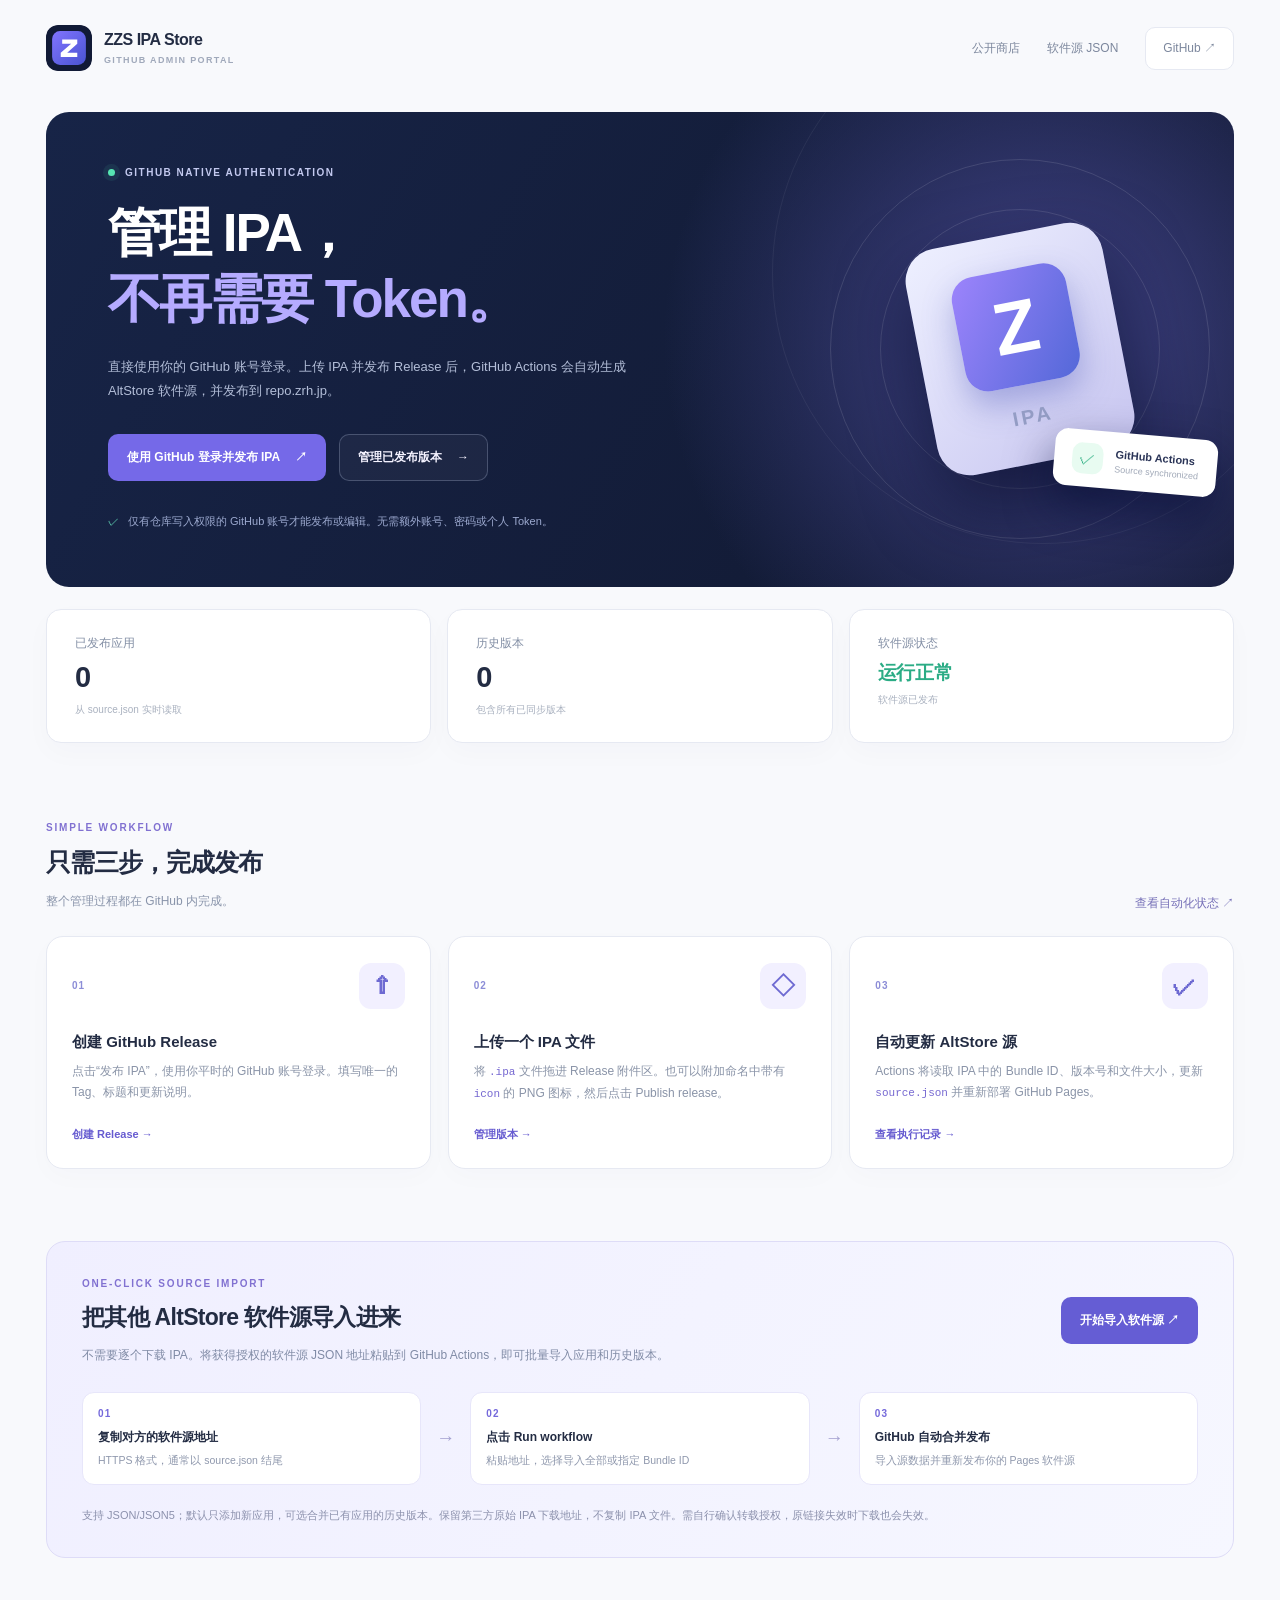
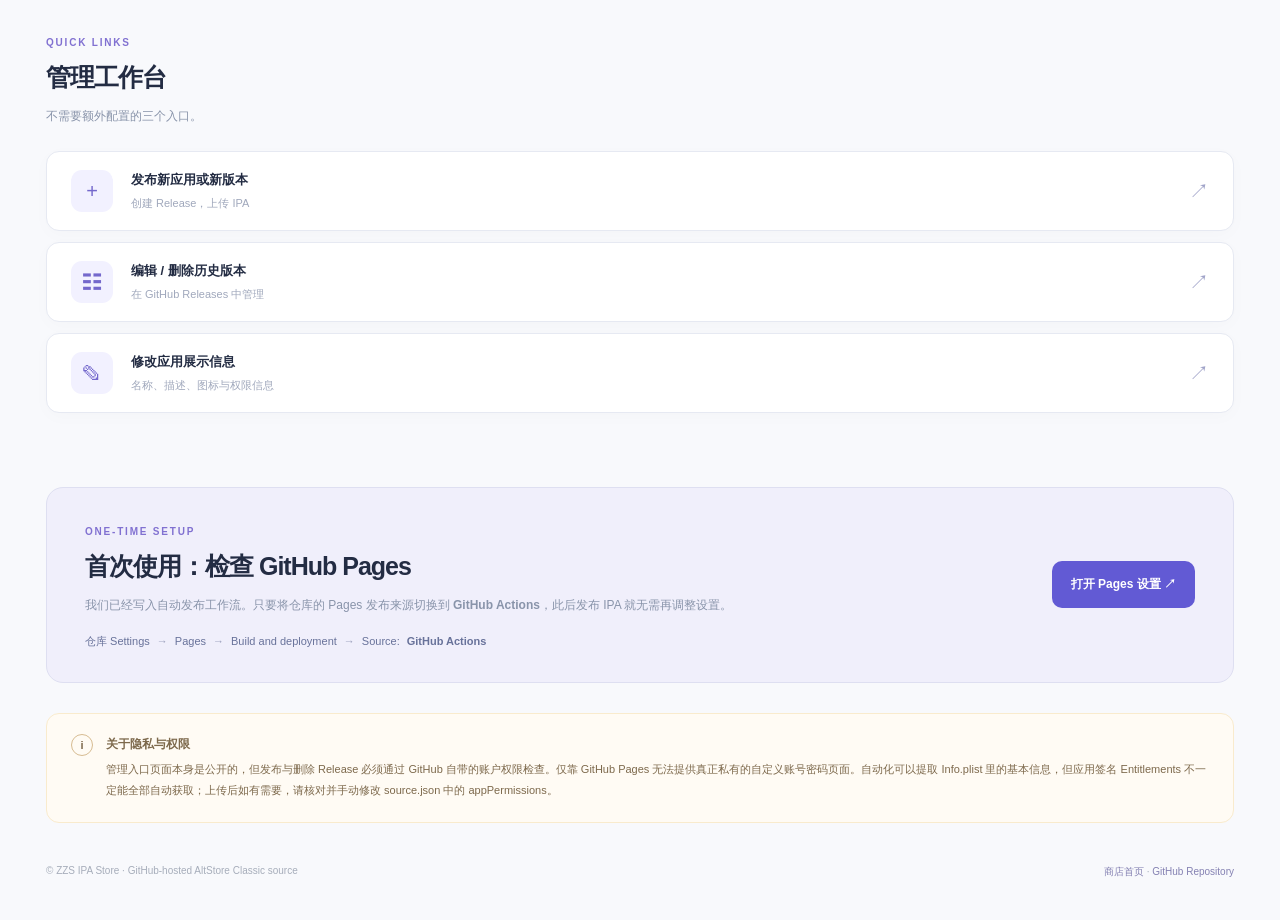
==== commit 4f775d89: "Add bulk AltStore source import link and instructions to GitHub admin portal" ====
--- a/docs/admin/index.html
+++ b/docs/admin/index.html
@@ -50,6 +50,20 @@
   </div>
 </section>
 
+<section class="import-section" id="import-source">
+  <div class="import-top">
+    <div><span class="kicker">ONE-CLICK SOURCE IMPORT</span><h2>把其他 AltStore 软件源导入进来</h2><p>不需要逐个下载 IPA。将获得授权的软件源 JSON 地址粘贴到 GitHub Actions，即可批量导入应用和历史版本。</p></div>
+    <a class="button import-button" href="https://github.com/zrhtop/ZZS-IPA-Store/actions/workflows/import-source.yml" target="_blank" rel="noopener noreferrer">开始导入软件源 ↗</a>
+  </div>
+  <div class="import-walkthrough">
+    <div><span>01</span><b>复制对方的软件源地址</b><small>HTTPS 格式，通常以 source.json 结尾</small></div>
+    <span class="import-arrow">→</span>
+    <div><span>02</span><b>点击 Run workflow</b><small>粘贴地址，选择导入全部或指定 Bundle ID</small></div>
+    <span class="import-arrow">→</span>
+    <div><span>03</span><b>GitHub 自动合并发布</b><small>导入源数据并重新发布你的 Pages 软件源</small></div>
+  </div>
+  <p class="import-note">支持 JSON/JSON5；默认只添加新应用，可选合并已有应用的历史版本。保留第三方原始 IPA 下载地址，不复制 IPA 文件。需自行确认转载授权，原链接失效时下载也会失效。</p>
+</section>
 <section class="workspace">
   <div><span class="kicker">QUICK LINKS</span><h2>管理工作台</h2><p>不需要额外配置的三个入口。</p></div>
   <div class="workspace-grid">
--- a/docs/admin/admin.css
+++ b/docs/admin/admin.css
@@ -1 +1,2 @@
-:root{--bg:#f8f9fc;--ink:#232c43;--muted:#8994aa;--line:#e6e9f2;--purple:#7266e4;--deep:#141e3b}*{box-sizing:border-box}body{font-family:Inter,-apple-system,BlinkMacSystemFont,"Segoe UI","PingFang SC","Microsoft YaHei",sans-serif;color:var(--ink);background:var(--bg);margin:0;-webkit-font-smoothing:antialiased}a{text-decoration:none;color:inherit}a:hover{color:#6661d7}.layout{max-width:1240px;padding:0 26px;margin:auto}.topbar{height:96px;display:flex;align-items:center;justify-content:space-between;gap:16px}.brand{display:flex;align-items:center;gap:12px}.brand img{border-radius:12px}.brand strong{display:block;font-size:16px;letter-spacing:-.5px}.brand small{display:block;margin-top:6px;font-weight:700;color:#a0a9bb;letter-spacing:1.35px;font-size:9px}.navlinks{display:flex;gap:27px;align-items:center;font-size:12px;color:#7c879d}.nav-github{border:1px solid var(--line);background:#fff;border-radius:10px;padding:12px 17px}.hero{margin-top:16px;border-radius:23px;background:radial-gradient(circle at 84% 48%,#42448a 0,transparent 37%),linear-gradient(120deg,#172447,#111830);color:#fff;min-height:430px;display:flex;align-items:center;position:relative;overflow:hidden}.hero:before{content:"";position:absolute;border:1px solid #ffffff0f;width:540px;height:540px;right:-80px;border-radius:50%;top:-110px}.hero-content{z-index:2;position:relative;padding:55px 62px;max-width:750px;width:65%}.eyebrow{font-size:10px;letter-spacing:1.5px;color:#c3c9ef;font-weight:700;display:flex;align-items:center;gap:10px}.status-dot{width:7px;height:7px;background:#56e5b2;box-shadow:0 0 0 5px #58deb115;border-radius:50%;display:inline-block}.hero h1{font-size:clamp(33px,4.7vw,53px);line-height:1.25;letter-spacing:-2px;margin:22px 0}.hero h1 em{color:#b5abff;font-style:normal}.hero p{color:#b3bed8;line-height:1.9;max-width:520px;font-size:13px;margin:0}.hero-buttons{display:flex;gap:13px;flex-wrap:wrap;margin:30px 0 0}.button{padding:14px 18px;border-radius:10px;display:inline-flex;gap:15px;align-items:center;justify-content:center;font-weight:700;font-size:12px;border:1px solid transparent}.button.primary{background:#7569e8;color:#fff}.button.secondary{border-color:#919ab760;color:#f5f3ff;background:#ffffff0a}.hero-note{margin-top:31px;font-size:11px;color:#9ca9cf;line-height:1.8;display:flex;gap:9px;align-items:flex-start}.lock-icon{color:#6bedc4}.hero-art{position:absolute;right:1%;width:34%;height:390px;display:grid;place-items:center}.ring{border:1px solid #ffffff1e;position:absolute;border-radius:50%}.ring-a{width:280px;height:280px}.ring-b{width:380px;height:380px}.app-icon-graphic{z-index:2;transform:rotate(-11deg);background:linear-gradient(145deg,#eef0ff,#c7c5f0);width:200px;height:230px;border-radius:33px;box-shadow:0 33px 72px #03082098;display:grid;place-items:center;padding:24px}.app-icon-graphic div{border-radius:23px;background:linear-gradient(125deg,#9d84fc,#5368d8);width:116px;height:116px;display:grid;place-items:center;color:#fff;font-size:74px;font-weight:900;box-shadow:0 15px 32px #4c55b865}.app-icon-graphic>span{font-size:20px;font-weight:850;color:#949dc5;letter-spacing:3px}.sync-tag{position:absolute;z-index:3;background:#fff;box-shadow:0 20px 45px #050d3490;padding:13px 18px;border-radius:13px;display:flex;align-items:center;gap:12px;color:#2a3457;right:5px;bottom:53px;transform:rotate(5deg)}.success-mark{background:#e8fbf1;color:#2eaf83;border-radius:10px;display:grid;place-items:center;width:31px;height:31px}.sync-tag b{display:block;font-size:11px}.sync-tag small{font-size:9px;display:block;color:#a1a9b8;margin-top:4px}.stats{display:grid;grid-template-columns:repeat(3,1fr);gap:16px;margin-top:22px}.stats article{background:white;border:1px solid var(--line);border-radius:15px;padding:25px 28px;display:flex;flex-direction:column;gap:11px;box-shadow:0 10px 28px #18284806}.stats article span{font-size:12px;color:#838fa5}.stats article strong{font-size:29px;line-height:1;letter-spacing:-.7px}.stats article strong.source-status{font-size:19px;letter-spacing:-.3px}.stats article strong.ok{color:#2bac85}.stats article strong.error{color:#bf516c}.stats article small{font-size:10px;color:#a9b1bf}.section{margin-top:74px}.section-top{display:flex;align-items:flex-end;justify-content:space-between;gap:20px;margin-bottom:24px}.kicker{font-size:10px;color:#8171d1;letter-spacing:1.8px;font-weight:750}.section-top h2,.workspace h2,.setup h2{font-size:25px;letter-spacing:-1px;margin:11px 0}.section-top p,.workspace p,.setup p{font-size:12px;color:var(--muted);line-height:1.85;margin:0}.section-top>a{font-size:12px;color:#7771b8;white-space:nowrap}.steps{display:grid;grid-template-columns:repeat(3,minmax(0,1fr));gap:17px}.step{border:1px solid var(--line);border-radius:17px;padding:26px 25px;background:#fff;box-shadow:0 8px 27px #1b2a5605;display:flex;flex-direction:column}.step-head{display:flex;justify-content:space-between;align-items:center;color:#8c8dd7;font-weight:700;font-size:10px;letter-spacing:1px}.icon-tile{font-size:24px;color:#6e6ad2;background:#f2f0ff;border-radius:12px;width:46px;height:46px;display:grid;place-items:center}.step h3{font-size:15px;margin:24px 0 9px}.step p{font-size:12px;color:#8a94a8;line-height:1.8;margin:0;flex:1}.step a{font-size:11px;color:#665bd0;font-weight:700;margin-top:23px}.step code{color:#7668d1;font-size:11px}.workspace{margin-top:74px}.workspace-grid{display:grid;gap:11px;margin-top:24px}.workspace-grid a{display:flex;align-items:center;gap:18px;border:1px solid var(--line);border-radius:13px;background:#fff;padding:18px 24px;box-shadow:0 4px 18px #17264805}.workspace-grid a:hover{background:#f5f4ff}.link-icon{font-size:20px;color:#7468cc;background:#f2f1ff;width:42px;height:42px;display:grid;place-items:center;border-radius:11px}.workspace-grid a div{flex:1}.workspace-grid b{display:block;font-size:13px}.workspace-grid small{display:block;margin-top:7px;color:#a0a8bc;font-size:11px}.arrow{font-size:20px;color:#a1a4c9}.setup{margin-top:74px;border-radius:17px;background:#f0effb;border:1px solid #dedff1;padding:33px 38px;display:flex;justify-content:space-between;align-items:center;gap:20px}.setup-left{max-width:760px}.setup p{max-width:680px;line-height:1.9}.setup-steps{margin-top:17px;display:flex;flex-wrap:wrap;gap:7px;align-items:center;font-size:11px;color:#68729a}.setup-steps span{color:#9ca1bd}.setup-button{color:#fff;background:#625ad4;white-space:nowrap}.caution{display:flex;gap:13px;background:#fffbf4;border:1px solid #f9ebcd;padding:20px 24px;border-radius:13px;margin-top:30px;color:#7d694c}.caution-icon{display:grid;place-items:center;border-radius:100%;border:1px solid #d7bc92;width:22px;height:22px;flex:0 0 22px;font-weight:700;font-size:11px}.caution strong{font-size:12px}.caution p{margin:6px 0 0;font-size:11px;line-height:1.95}footer{padding:42px 0;display:flex;justify-content:space-between;gap:15px;flex-wrap:wrap;font-size:10px;color:#a6adba}footer a{color:#8481b2}@media(max-width:870px){.hero-content{width:72%;padding:44px 35px}.hero-art{right:-4%;transform:scale(.77)}.steps{grid-template-columns:1fr 1fr}.step:last-child{grid-column:1/-1}}@media(max-width:640px){.layout{padding:0 15px}.topbar{height:auto;display:grid;gap:14px;padding:20px 0}.navlinks{font-size:11px;justify-content:space-between;gap:12px}.nav-github{padding:10px 12px}.hero{margin-top:3px;min-height:0}.hero-content{width:100%;padding:34px 23px}.hero h1{font-size:37px}.hero p{font-size:12px}.hero-art{display:none}.hero-buttons{display:grid}.stats{gap:9px}.stats article{padding:17px 12px}.stats article strong{font-size:22px}.stats article strong.source-status{font-size:12px}.stats article span{font-size:11px}.stats article small{font-size:9px;line-height:1.5}.section,.workspace,.setup{margin-top:51px}.section-top{align-items:flex-start;flex-direction:column}.steps{grid-template-columns:1fr}.step:last-child{grid-column:auto}.step{padding:24px}.setup{flex-direction:column;align-items:flex-start;padding:25px 21px}.setup-button{width:100%}.section-top h2,.workspace h2,.setup h2{font-size:22px}}+:root{--bg:#f8f9fc;--ink:#232c43;--muted:#8994aa;--line:#e6e9f2;--purple:#7266e4;--deep:#141e3b}*{box-sizing:border-box}body{font-family:Inter,-apple-system,BlinkMacSystemFont,"Segoe UI","PingFang SC","Microsoft YaHei",sans-serif;color:var(--ink);background:var(--bg);margin:0;-webkit-font-smoothing:antialiased}a{text-decoration:none;color:inherit}a:hover{color:#6661d7}.layout{max-width:1240px;padding:0 26px;margin:auto}.topbar{height:96px;display:flex;align-items:center;justify-content:space-between;gap:16px}.brand{display:flex;align-items:center;gap:12px}.brand img{border-radius:12px}.brand strong{display:block;font-size:16px;letter-spacing:-.5px}.brand small{display:block;margin-top:6px;font-weight:700;color:#a0a9bb;letter-spacing:1.35px;font-size:9px}.navlinks{display:flex;gap:27px;align-items:center;font-size:12px;color:#7c879d}.nav-github{border:1px solid var(--line);background:#fff;border-radius:10px;padding:12px 17px}.hero{margin-top:16px;border-radius:23px;background:radial-gradient(circle at 84% 48%,#42448a 0,transparent 37%),linear-gradient(120deg,#172447,#111830);color:#fff;min-height:430px;display:flex;align-items:center;position:relative;overflow:hidden}.hero:before{content:"";position:absolute;border:1px solid #ffffff0f;width:540px;height:540px;right:-80px;border-radius:50%;top:-110px}.hero-content{z-index:2;position:relative;padding:55px 62px;max-width:750px;width:65%}.eyebrow{font-size:10px;letter-spacing:1.5px;color:#c3c9ef;font-weight:700;display:flex;align-items:center;gap:10px}.status-dot{width:7px;height:7px;background:#56e5b2;box-shadow:0 0 0 5px #58deb115;border-radius:50%;display:inline-block}.hero h1{font-size:clamp(33px,4.7vw,53px);line-height:1.25;letter-spacing:-2px;margin:22px 0}.hero h1 em{color:#b5abff;font-style:normal}.hero p{color:#b3bed8;line-height:1.9;max-width:520px;font-size:13px;margin:0}.hero-buttons{display:flex;gap:13px;flex-wrap:wrap;margin:30px 0 0}.button{padding:14px 18px;border-radius:10px;display:inline-flex;gap:15px;align-items:center;justify-content:center;font-weight:700;font-size:12px;border:1px solid transparent}.button.primary{background:#7569e8;color:#fff}.button.secondary{border-color:#919ab760;color:#f5f3ff;background:#ffffff0a}.hero-note{margin-top:31px;font-size:11px;color:#9ca9cf;line-height:1.8;display:flex;gap:9px;align-items:flex-start}.lock-icon{color:#6bedc4}.hero-art{position:absolute;right:1%;width:34%;height:390px;display:grid;place-items:center}.ring{border:1px solid #ffffff1e;position:absolute;border-radius:50%}.ring-a{width:280px;height:280px}.ring-b{width:380px;height:380px}.app-icon-graphic{z-index:2;transform:rotate(-11deg);background:linear-gradient(145deg,#eef0ff,#c7c5f0);width:200px;height:230px;border-radius:33px;box-shadow:0 33px 72px #03082098;display:grid;place-items:center;padding:24px}.app-icon-graphic div{border-radius:23px;background:linear-gradient(125deg,#9d84fc,#5368d8);width:116px;height:116px;display:grid;place-items:center;color:#fff;font-size:74px;font-weight:900;box-shadow:0 15px 32px #4c55b865}.app-icon-graphic>span{font-size:20px;font-weight:850;color:#949dc5;letter-spacing:3px}.sync-tag{position:absolute;z-index:3;background:#fff;box-shadow:0 20px 45px #050d3490;padding:13px 18px;border-radius:13px;display:flex;align-items:center;gap:12px;color:#2a3457;right:5px;bottom:53px;transform:rotate(5deg)}.success-mark{background:#e8fbf1;color:#2eaf83;border-radius:10px;display:grid;place-items:center;width:31px;height:31px}.sync-tag b{display:block;font-size:11px}.sync-tag small{font-size:9px;display:block;color:#a1a9b8;margin-top:4px}.stats{display:grid;grid-template-columns:repeat(3,1fr);gap:16px;margin-top:22px}.stats article{background:white;border:1px solid var(--line);border-radius:15px;padding:25px 28px;display:flex;flex-direction:column;gap:11px;box-shadow:0 10px 28px #18284806}.stats article span{font-size:12px;color:#838fa5}.stats article strong{font-size:29px;line-height:1;letter-spacing:-.7px}.stats article strong.source-status{font-size:19px;letter-spacing:-.3px}.stats article strong.ok{color:#2bac85}.stats article strong.error{color:#bf516c}.stats article small{font-size:10px;color:#a9b1bf}.section{margin-top:74px}.section-top{display:flex;align-items:flex-end;justify-content:space-between;gap:20px;margin-bottom:24px}.kicker{font-size:10px;color:#8171d1;letter-spacing:1.8px;font-weight:750}.section-top h2,.workspace h2,.setup h2{font-size:25px;letter-spacing:-1px;margin:11px 0}.section-top p,.workspace p,.setup p{font-size:12px;color:var(--muted);line-height:1.85;margin:0}.section-top>a{font-size:12px;color:#7771b8;white-space:nowrap}.steps{display:grid;grid-template-columns:repeat(3,minmax(0,1fr));gap:17px}.step{border:1px solid var(--line);border-radius:17px;padding:26px 25px;background:#fff;box-shadow:0 8px 27px #1b2a5605;display:flex;flex-direction:column}.step-head{display:flex;justify-content:space-between;align-items:center;color:#8c8dd7;font-weight:700;font-size:10px;letter-spacing:1px}.icon-tile{font-size:24px;color:#6e6ad2;background:#f2f0ff;border-radius:12px;width:46px;height:46px;display:grid;place-items:center}.step h3{font-size:15px;margin:24px 0 9px}.step p{font-size:12px;color:#8a94a8;line-height:1.8;margin:0;flex:1}.step a{font-size:11px;color:#665bd0;font-weight:700;margin-top:23px}.step code{color:#7668d1;font-size:11px}.workspace{margin-top:74px}.workspace-grid{display:grid;gap:11px;margin-top:24px}.workspace-grid a{display:flex;align-items:center;gap:18px;border:1px solid var(--line);border-radius:13px;background:#fff;padding:18px 24px;box-shadow:0 4px 18px #17264805}.workspace-grid a:hover{background:#f5f4ff}.link-icon{font-size:20px;color:#7468cc;background:#f2f1ff;width:42px;height:42px;display:grid;place-items:center;border-radius:11px}.workspace-grid a div{flex:1}.workspace-grid b{display:block;font-size:13px}.workspace-grid small{display:block;margin-top:7px;color:#a0a8bc;font-size:11px}.arrow{font-size:20px;color:#a1a4c9}.setup{margin-top:74px;border-radius:17px;background:#f0effb;border:1px solid #dedff1;padding:33px 38px;display:flex;justify-content:space-between;align-items:center;gap:20px}.setup-left{max-width:760px}.setup p{max-width:680px;line-height:1.9}.setup-steps{margin-top:17px;display:flex;flex-wrap:wrap;gap:7px;align-items:center;font-size:11px;color:#68729a}.setup-steps span{color:#9ca1bd}.setup-button{color:#fff;background:#625ad4;white-space:nowrap}.caution{display:flex;gap:13px;background:#fffbf4;border:1px solid #f9ebcd;padding:20px 24px;border-radius:13px;margin-top:30px;color:#7d694c}.caution-icon{display:grid;place-items:center;border-radius:100%;border:1px solid #d7bc92;width:22px;height:22px;flex:0 0 22px;font-weight:700;font-size:11px}.caution strong{font-size:12px}.caution p{margin:6px 0 0;font-size:11px;line-height:1.95}footer{padding:42px 0;display:flex;justify-content:space-between;gap:15px;flex-wrap:wrap;font-size:10px;color:#a6adba}footer a{color:#8481b2}@media(max-width:870px){.hero-content{width:72%;padding:44px 35px}.hero-art{right:-4%;transform:scale(.77)}.steps{grid-template-columns:1fr 1fr}.step:last-child{grid-column:1/-1}}@media(max-width:640px){.layout{padding:0 15px}.topbar{height:auto;display:grid;gap:14px;padding:20px 0}.navlinks{font-size:11px;justify-content:space-between;gap:12px}.nav-github{padding:10px 12px}.hero{margin-top:3px;min-height:0}.hero-content{width:100%;padding:34px 23px}.hero h1{font-size:37px}.hero p{font-size:12px}.hero-art{display:none}.hero-buttons{display:grid}.stats{gap:9px}.stats article{padding:17px 12px}.stats article strong{font-size:22px}.stats article strong.source-status{font-size:12px}.stats article span{font-size:11px}.stats article small{font-size:9px;line-height:1.5}.section,.workspace,.setup{margin-top:51px}.section-top{align-items:flex-start;flex-direction:column}.steps{grid-template-columns:1fr}.step:last-child{grid-column:auto}.step{padding:24px}.setup{flex-direction:column;align-items:flex-start;padding:25px 21px}.setup-button{width:100%}.section-top h2,.workspace h2,.setup h2{font-size:22px}}
+.import-section{margin-top:72px;background:linear-gradient(124deg,#f0efff,#f6f7ff);border:1px solid #dedcf7;border-radius:19px;padding:31px 35px}.import-top{display:flex;gap:22px;align-items:center;justify-content:space-between}.import-top h2{font-size:23px;letter-spacing:-.7px;margin:11px 0}.import-top p{max-width:670px;font-size:12px;line-height:1.85;color:#808ba6;margin:0}.import-button{background:#655dd4;color:#fff;white-space:nowrap;min-height:45px}.import-button:hover{color:#fff;filter:brightness(1.08)}.import-walkthrough{display:flex;align-items:stretch;gap:15px;margin-top:25px}.import-walkthrough>div{background:#fff;padding:15px;border:1px solid #e7e6fa;border-radius:12px;flex:1;min-width:0}.import-walkthrough>div>span{font-size:10px;color:#7569db;font-weight:750;display:block;letter-spacing:1.2px}.import-walkthrough b{font-size:12px;display:block;margin:10px 0 6px}.import-walkthrough small{font-size:10.5px;color:#8f98ad;line-height:1.65;display:block}.import-arrow{color:#a5a2d1;align-self:center;font-size:19px}.import-note{font-size:11px;line-height:1.9;color:#8c91ad;margin:20px 0 0}@media(max-width:870px){.import-top{align-items:flex-start;flex-direction:column}.import-walkthrough{flex-direction:column;gap:9px}.import-arrow{align-self:center;transform:rotate(90deg)}}@media(max-width:640px){.import-section{margin-top:50px;padding:24px 20px}.import-top h2{font-size:20px}}
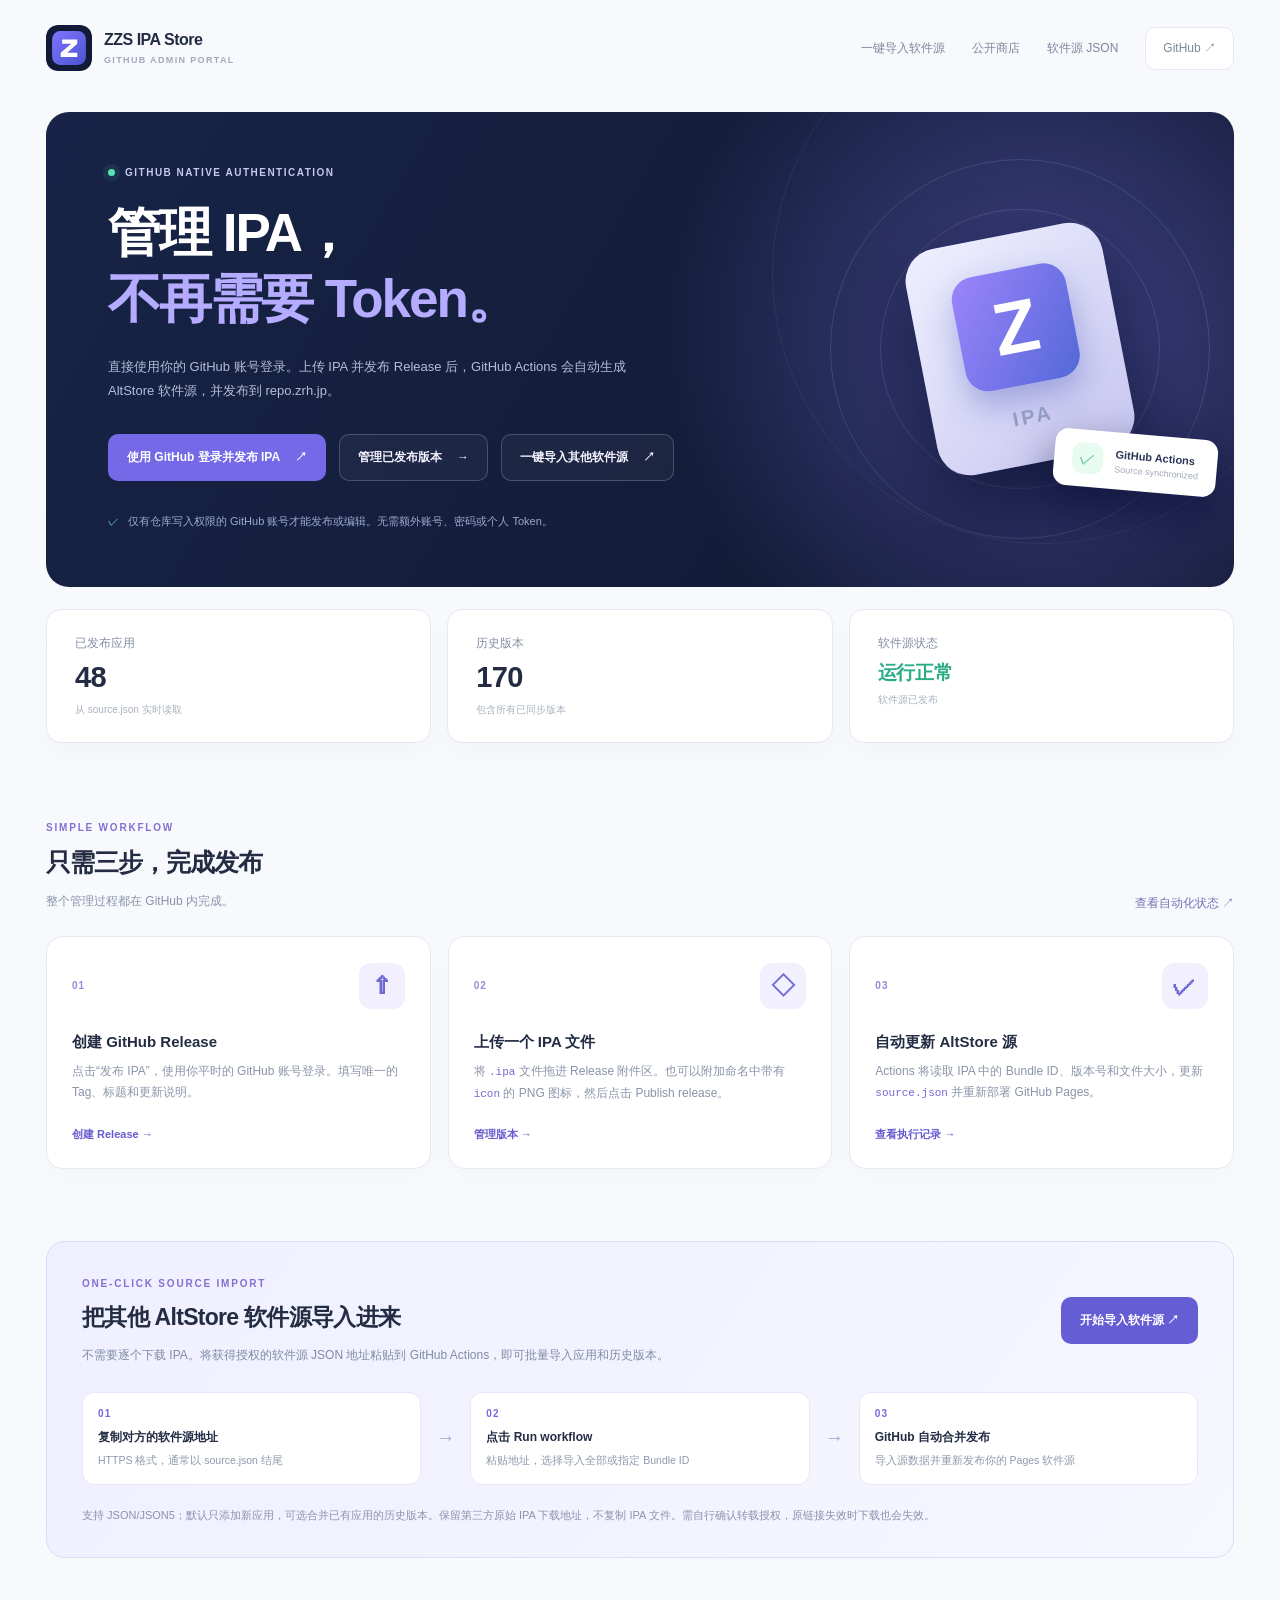
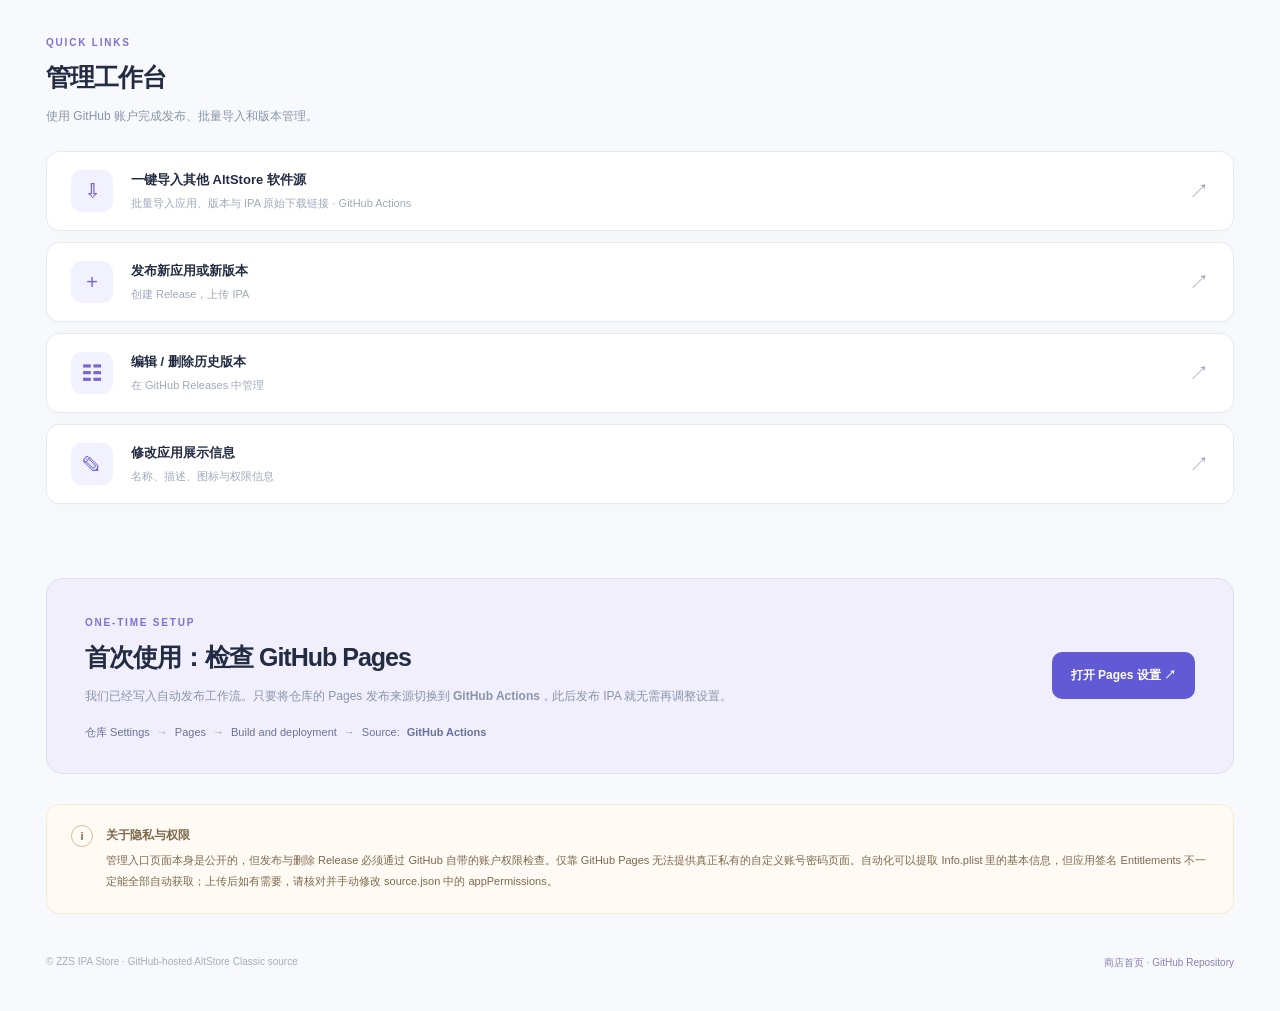
==== commit 5a806dff: "Surface source import in admin navigation, hero actions and quick links" ====
--- a/docs/admin/index.html
+++ b/docs/admin/index.html
@@ -18,7 +18,7 @@
     <img src="../icon.svg" alt="" width="46" height="46">
     <span><strong>ZZS IPA Store</strong><small>GITHUB ADMIN PORTAL</small></span>
   </a>
-  <nav class="navlinks"><a href="../">公开商店</a><a href="../source.json">软件源 JSON</a><a class="nav-github" href="https://github.com/zrhtop/ZZS-IPA-Store" target="_blank" rel="noopener noreferrer">GitHub ↗</a></nav>
+  <nav class="navlinks"><a class="nav-import" href="#import-source">一键导入软件源</a><a href="../">公开商店</a><a href="../source.json">软件源 JSON</a><a class="nav-github" href="https://github.com/zrhtop/ZZS-IPA-Store" target="_blank" rel="noopener noreferrer">GitHub ↗</a></nav>
 </header>
 <main>
 <section class="hero">
@@ -29,6 +29,7 @@
     <div class="hero-buttons">
       <a class="button primary" href="https://github.com/zrhtop/ZZS-IPA-Store/releases/new" rel="noopener noreferrer">使用 GitHub 登录并发布 IPA <span>↗</span></a>
       <a class="button secondary" href="https://github.com/zrhtop/ZZS-IPA-Store/releases" rel="noopener noreferrer">管理已发布版本 <span>→</span></a>
+      <a class="button secondary import-hero" href="https://github.com/zrhtop/ZZS-IPA-Store/actions/workflows/import-source.yml" target="_blank" rel="noopener noreferrer">一键导入其他软件源 <span>↗</span></a>
     </div>
     <div class="hero-note"><span class="lock-icon">✓</span> 仅有仓库写入权限的 GitHub 账号才能发布或编辑。无需额外账号、密码或个人 Token。</div>
   </div>
@@ -65,8 +66,9 @@
   <p class="import-note">支持 JSON/JSON5；默认只添加新应用，可选合并已有应用的历史版本。保留第三方原始 IPA 下载地址，不复制 IPA 文件。需自行确认转载授权，原链接失效时下载也会失效。</p>
 </section>
 <section class="workspace">
-  <div><span class="kicker">QUICK LINKS</span><h2>管理工作台</h2><p>不需要额外配置的三个入口。</p></div>
+  <div><span class="kicker">QUICK LINKS</span><h2>管理工作台</h2><p>使用 GitHub 账户完成发布、批量导入和版本管理。</p></div>
   <div class="workspace-grid">
+    <a class="featured-import" href="https://github.com/zrhtop/ZZS-IPA-Store/actions/workflows/import-source.yml" target="_blank" rel="noopener noreferrer"><span class="link-icon">⇩</span><div><b>一键导入其他 AltStore 软件源</b><small>批量导入应用、版本与 IPA 原始下载链接 · GitHub Actions</small></div><span class="arrow">↗</span></a>
     <a href="https://github.com/zrhtop/ZZS-IPA-Store/releases/new"><span class="link-icon">+</span><div><b>发布新应用或新版本</b><small>创建 Release，上传 IPA</small></div><span class="arrow">↗</span></a>
     <a href="https://github.com/zrhtop/ZZS-IPA-Store/releases"><span class="link-icon">☷</span><div><b>编辑 / 删除历史版本</b><small>在 GitHub Releases 中管理</small></div><span class="arrow">↗</span></a>
     <a href="https://github.com/zrhtop/ZZS-IPA-Store/edit/main/docs/source.json"><span class="link-icon">✎</span><div><b>修改应用展示信息</b><small>名称、描述、图标与权限信息</small></div><span class="arrow">↗</span></a>
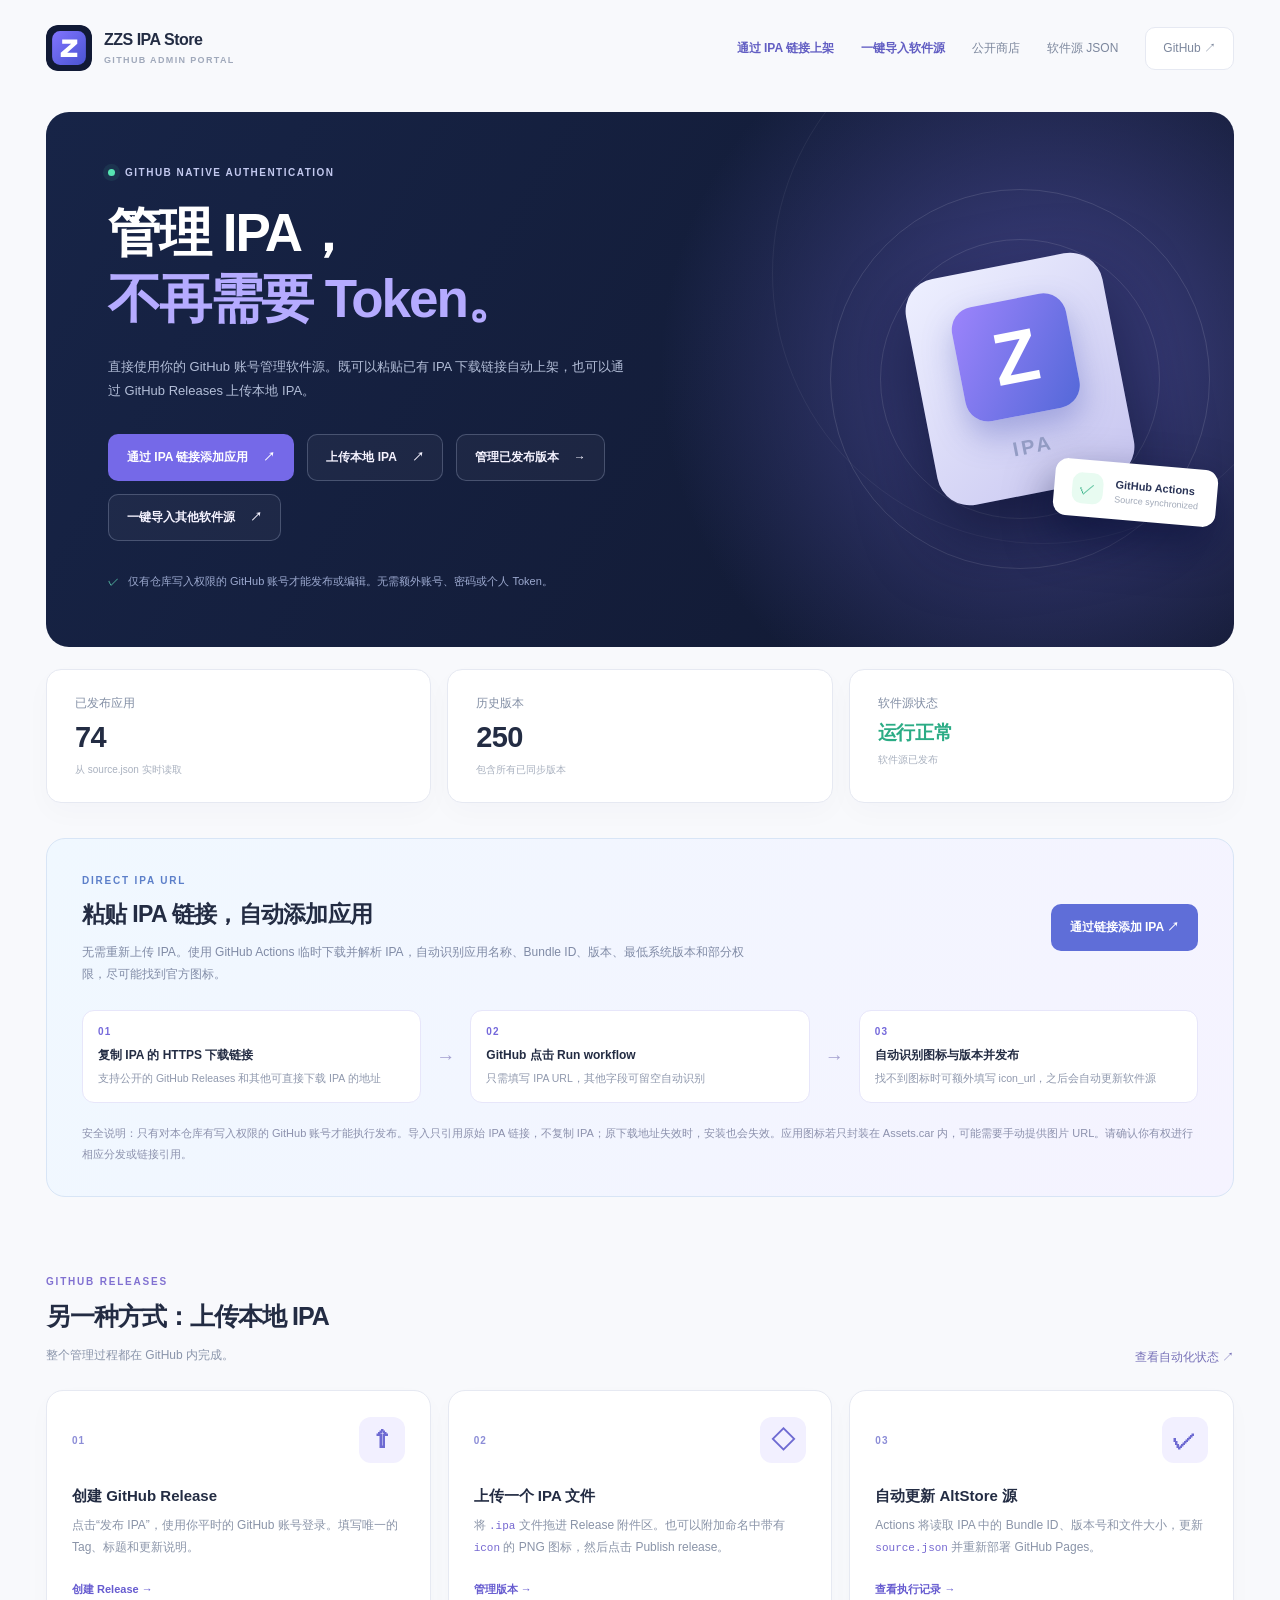
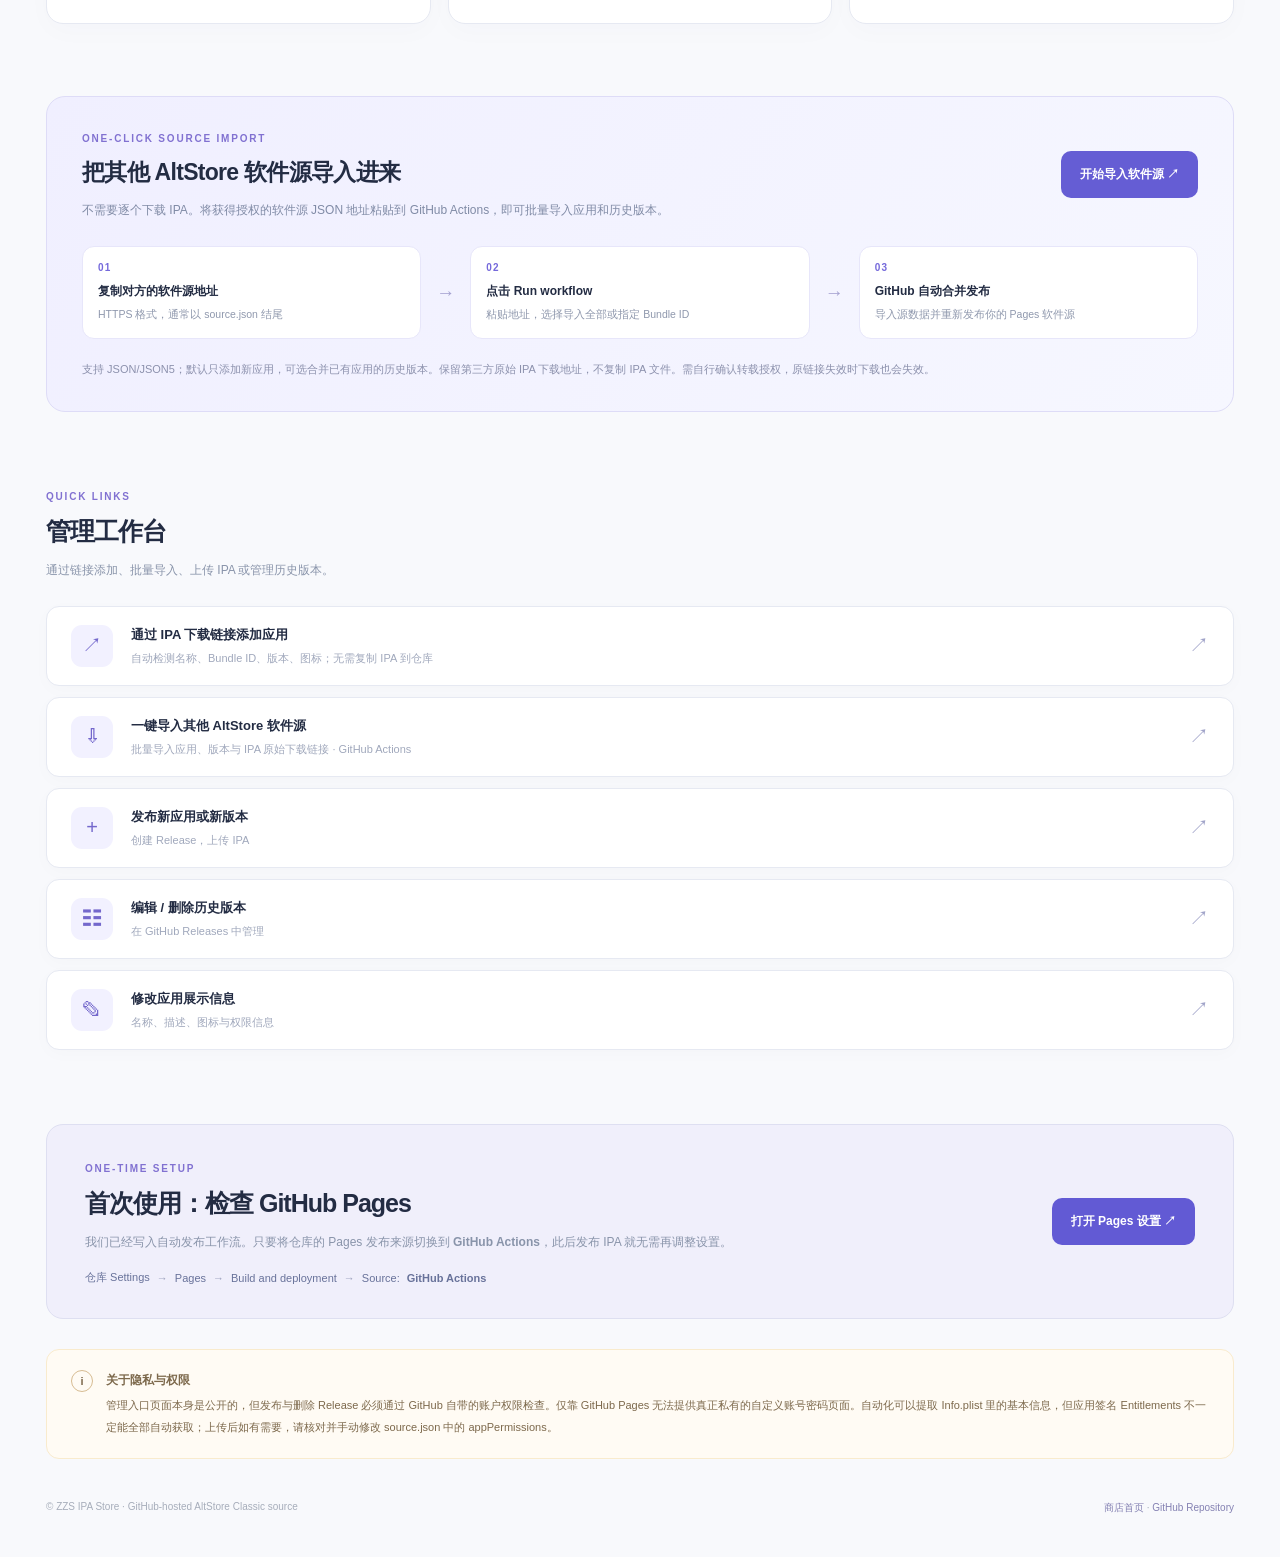
==== commit f16457a1: "Expose IPA-by-link publishing in admin home, navigation and quick actions" ====
--- a/docs/admin/index.html
+++ b/docs/admin/index.html
@@ -18,16 +18,17 @@
     <img src="../icon.svg" alt="" width="46" height="46">
     <span><strong>ZZS IPA Store</strong><small>GITHUB ADMIN PORTAL</small></span>
   </a>
-  <nav class="navlinks"><a class="nav-import" href="#import-source">一键导入软件源</a><a href="../">公开商店</a><a href="../source.json">软件源 JSON</a><a class="nav-github" href="https://github.com/zrhtop/ZZS-IPA-Store" target="_blank" rel="noopener noreferrer">GitHub ↗</a></nav>
+  <nav class="navlinks"><a class="nav-import" href="#add-ipa-link">通过 IPA 链接上架</a><a class="nav-import" href="#import-source">一键导入软件源</a><a href="../">公开商店</a><a href="../source.json">软件源 JSON</a><a class="nav-github" href="https://github.com/zrhtop/ZZS-IPA-Store" target="_blank" rel="noopener noreferrer">GitHub ↗</a></nav>
 </header>
 <main>
 <section class="hero">
   <div class="hero-content">
     <div class="eyebrow"><span class="status-dot"></span> GITHUB NATIVE AUTHENTICATION</div>
     <h1>管理 IPA，<br><em>不再需要 Token。</em></h1>
-    <p>直接使用你的 GitHub 账号登录。上传 IPA 并发布 Release 后，GitHub Actions 会自动生成 AltStore 软件源，并发布到 repo.zrh.jp。</p>
+    <p>直接使用你的 GitHub 账号管理软件源。既可以粘贴已有 IPA 下载链接自动上架，也可以通过 GitHub Releases 上传本地 IPA。</p>
     <div class="hero-buttons">
-      <a class="button primary" href="https://github.com/zrhtop/ZZS-IPA-Store/releases/new" rel="noopener noreferrer">使用 GitHub 登录并发布 IPA <span>↗</span></a>
+      <a class="button primary" href="https://github.com/zrhtop/ZZS-IPA-Store/actions/workflows/add-ipa-url.yml" target="_blank" rel="noopener noreferrer">通过 IPA 链接添加应用 <span>↗</span></a>
+      <a class="button secondary" href="https://github.com/zrhtop/ZZS-IPA-Store/releases/new" rel="noopener noreferrer">上传本地 IPA <span>↗</span></a>
       <a class="button secondary" href="https://github.com/zrhtop/ZZS-IPA-Store/releases" rel="noopener noreferrer">管理已发布版本 <span>→</span></a>
       <a class="button secondary import-hero" href="https://github.com/zrhtop/ZZS-IPA-Store/actions/workflows/import-source.yml" target="_blank" rel="noopener noreferrer">一键导入其他软件源 <span>↗</span></a>
     </div>
@@ -42,8 +43,23 @@
   <article><span>软件源状态</span><strong id="sourceStatus" class="source-status">检查中</strong><small id="sourceDesc">GitHub Pages</small></article>
 </section>
 
+<section class="import-section direct-add" id="add-ipa-link">
+  <div class="import-top">
+    <div><span class="kicker">DIRECT IPA URL</span><h2>粘贴 IPA 链接，自动添加应用</h2><p>无需重新上传 IPA。使用 GitHub Actions 临时下载并解析 IPA，自动识别应用名称、Bundle ID、版本、最低系统版本和部分权限，尽可能找到官方图标。</p></div>
+    <a class="button import-button" href="https://github.com/zrhtop/ZZS-IPA-Store/actions/workflows/add-ipa-url.yml" target="_blank" rel="noopener noreferrer">通过链接添加 IPA ↗</a>
+  </div>
+  <div class="import-walkthrough">
+    <div><span>01</span><b>复制 IPA 的 HTTPS 下载链接</b><small>支持公开的 GitHub Releases 和其他可直接下载 IPA 的地址</small></div>
+    <span class="import-arrow">→</span>
+    <div><span>02</span><b>GitHub 点击 Run workflow</b><small>只需填写 IPA URL，其他字段可留空自动识别</small></div>
+    <span class="import-arrow">→</span>
+    <div><span>03</span><b>自动识别图标与版本并发布</b><small>找不到图标时可额外填写 icon_url，之后会自动更新软件源</small></div>
+  </div>
+  <p class="import-note">安全说明：只有对本仓库有写入权限的 GitHub 账号才能执行发布。导入只引用原始 IPA 链接，不复制 IPA；原下载地址失效时，安装也会失效。应用图标若只封装在 Assets.car 内，可能需要手动提供图片 URL。请确认你有权进行相应分发或链接引用。</p>
+</section>
+
 <section class="section">
-  <div class="section-top"><div><span class="kicker">SIMPLE WORKFLOW</span><h2>只需三步，完成发布</h2><p>整个管理过程都在 GitHub 内完成。</p></div><a href="https://github.com/zrhtop/ZZS-IPA-Store/actions/workflows/publish.yml" target="_blank" rel="noopener noreferrer">查看自动化状态 ↗</a></div>
+  <div class="section-top"><div><span class="kicker">GITHUB RELEASES</span><h2>另一种方式：上传本地 IPA</h2><p>整个管理过程都在 GitHub 内完成。</p></div><a href="https://github.com/zrhtop/ZZS-IPA-Store/actions/workflows/publish.yml" target="_blank" rel="noopener noreferrer">查看自动化状态 ↗</a></div>
   <div class="steps">
     <article class="step"><div class="step-head"><span>01</span><div class="icon-tile">⇧</div></div><h3>创建 GitHub Release</h3><p>点击“发布 IPA”，使用你平时的 GitHub 账号登录。填写唯一的 Tag、标题和更新说明。</p><a href="https://github.com/zrhtop/ZZS-IPA-Store/releases/new">创建 Release →</a></article>
     <article class="step"><div class="step-head"><span>02</span><div class="icon-tile">◇</div></div><h3>上传一个 IPA 文件</h3><p>将 <code>.ipa</code> 文件拖进 Release 附件区。也可以附加命名中带有 <code>icon</code> 的 PNG 图标，然后点击 Publish release。</p><a href="https://github.com/zrhtop/ZZS-IPA-Store/releases">管理版本 →</a></article>
@@ -66,8 +82,9 @@
   <p class="import-note">支持 JSON/JSON5；默认只添加新应用，可选合并已有应用的历史版本。保留第三方原始 IPA 下载地址，不复制 IPA 文件。需自行确认转载授权，原链接失效时下载也会失效。</p>
 </section>
 <section class="workspace">
-  <div><span class="kicker">QUICK LINKS</span><h2>管理工作台</h2><p>使用 GitHub 账户完成发布、批量导入和版本管理。</p></div>
+  <div><span class="kicker">QUICK LINKS</span><h2>管理工作台</h2><p>通过链接添加、批量导入、上传 IPA 或管理历史版本。</p></div>
   <div class="workspace-grid">
+    <a class="featured-import" href="https://github.com/zrhtop/ZZS-IPA-Store/actions/workflows/add-ipa-url.yml" target="_blank" rel="noopener noreferrer"><span class="link-icon">↗</span><div><b>通过 IPA 下载链接添加应用</b><small>自动检测名称、Bundle ID、版本、图标；无需复制 IPA 到仓库</small></div><span class="arrow">↗</span></a>
     <a class="featured-import" href="https://github.com/zrhtop/ZZS-IPA-Store/actions/workflows/import-source.yml" target="_blank" rel="noopener noreferrer"><span class="link-icon">⇩</span><div><b>一键导入其他 AltStore 软件源</b><small>批量导入应用、版本与 IPA 原始下载链接 · GitHub Actions</small></div><span class="arrow">↗</span></a>
     <a href="https://github.com/zrhtop/ZZS-IPA-Store/releases/new"><span class="link-icon">+</span><div><b>发布新应用或新版本</b><small>创建 Release，上传 IPA</small></div><span class="arrow">↗</span></a>
     <a href="https://github.com/zrhtop/ZZS-IPA-Store/releases"><span class="link-icon">☷</span><div><b>编辑 / 删除历史版本</b><small>在 GitHub Releases 中管理</small></div><span class="arrow">↗</span></a>
--- a/docs/admin/admin.css
+++ b/docs/admin/admin.css
@@ -1,2 +1,9 @@
 :root{--bg:#f8f9fc;--ink:#232c43;--muted:#8994aa;--line:#e6e9f2;--purple:#7266e4;--deep:#141e3b}*{box-sizing:border-box}body{font-family:Inter,-apple-system,BlinkMacSystemFont,"Segoe UI","PingFang SC","Microsoft YaHei",sans-serif;color:var(--ink);background:var(--bg);margin:0;-webkit-font-smoothing:antialiased}a{text-decoration:none;color:inherit}a:hover{color:#6661d7}.layout{max-width:1240px;padding:0 26px;margin:auto}.topbar{height:96px;display:flex;align-items:center;justify-content:space-between;gap:16px}.brand{display:flex;align-items:center;gap:12px}.brand img{border-radius:12px}.brand strong{display:block;font-size:16px;letter-spacing:-.5px}.brand small{display:block;margin-top:6px;font-weight:700;color:#a0a9bb;letter-spacing:1.35px;font-size:9px}.navlinks{display:flex;gap:27px;align-items:center;font-size:12px;color:#7c879d}.nav-github{border:1px solid var(--line);background:#fff;border-radius:10px;padding:12px 17px}.hero{margin-top:16px;border-radius:23px;background:radial-gradient(circle at 84% 48%,#42448a 0,transparent 37%),linear-gradient(120deg,#172447,#111830);color:#fff;min-height:430px;display:flex;align-items:center;position:relative;overflow:hidden}.hero:before{content:"";position:absolute;border:1px solid #ffffff0f;width:540px;height:540px;right:-80px;border-radius:50%;top:-110px}.hero-content{z-index:2;position:relative;padding:55px 62px;max-width:750px;width:65%}.eyebrow{font-size:10px;letter-spacing:1.5px;color:#c3c9ef;font-weight:700;display:flex;align-items:center;gap:10px}.status-dot{width:7px;height:7px;background:#56e5b2;box-shadow:0 0 0 5px #58deb115;border-radius:50%;display:inline-block}.hero h1{font-size:clamp(33px,4.7vw,53px);line-height:1.25;letter-spacing:-2px;margin:22px 0}.hero h1 em{color:#b5abff;font-style:normal}.hero p{color:#b3bed8;line-height:1.9;max-width:520px;font-size:13px;margin:0}.hero-buttons{display:flex;gap:13px;flex-wrap:wrap;margin:30px 0 0}.button{padding:14px 18px;border-radius:10px;display:inline-flex;gap:15px;align-items:center;justify-content:center;font-weight:700;font-size:12px;border:1px solid transparent}.button.primary{background:#7569e8;color:#fff}.button.secondary{border-color:#919ab760;color:#f5f3ff;background:#ffffff0a}.hero-note{margin-top:31px;font-size:11px;color:#9ca9cf;line-height:1.8;display:flex;gap:9px;align-items:flex-start}.lock-icon{color:#6bedc4}.hero-art{position:absolute;right:1%;width:34%;height:390px;display:grid;place-items:center}.ring{border:1px solid #ffffff1e;position:absolute;border-radius:50%}.ring-a{width:280px;height:280px}.ring-b{width:380px;height:380px}.app-icon-graphic{z-index:2;transform:rotate(-11deg);background:linear-gradient(145deg,#eef0ff,#c7c5f0);width:200px;height:230px;border-radius:33px;box-shadow:0 33px 72px #03082098;display:grid;place-items:center;padding:24px}.app-icon-graphic div{border-radius:23px;background:linear-gradient(125deg,#9d84fc,#5368d8);width:116px;height:116px;display:grid;place-items:center;color:#fff;font-size:74px;font-weight:900;box-shadow:0 15px 32px #4c55b865}.app-icon-graphic>span{font-size:20px;font-weight:850;color:#949dc5;letter-spacing:3px}.sync-tag{position:absolute;z-index:3;background:#fff;box-shadow:0 20px 45px #050d3490;padding:13px 18px;border-radius:13px;display:flex;align-items:center;gap:12px;color:#2a3457;right:5px;bottom:53px;transform:rotate(5deg)}.success-mark{background:#e8fbf1;color:#2eaf83;border-radius:10px;display:grid;place-items:center;width:31px;height:31px}.sync-tag b{display:block;font-size:11px}.sync-tag small{font-size:9px;display:block;color:#a1a9b8;margin-top:4px}.stats{display:grid;grid-template-columns:repeat(3,1fr);gap:16px;margin-top:22px}.stats article{background:white;border:1px solid var(--line);border-radius:15px;padding:25px 28px;display:flex;flex-direction:column;gap:11px;box-shadow:0 10px 28px #18284806}.stats article span{font-size:12px;color:#838fa5}.stats article strong{font-size:29px;line-height:1;letter-spacing:-.7px}.stats article strong.source-status{font-size:19px;letter-spacing:-.3px}.stats article strong.ok{color:#2bac85}.stats article strong.error{color:#bf516c}.stats article small{font-size:10px;color:#a9b1bf}.section{margin-top:74px}.section-top{display:flex;align-items:flex-end;justify-content:space-between;gap:20px;margin-bottom:24px}.kicker{font-size:10px;color:#8171d1;letter-spacing:1.8px;font-weight:750}.section-top h2,.workspace h2,.setup h2{font-size:25px;letter-spacing:-1px;margin:11px 0}.section-top p,.workspace p,.setup p{font-size:12px;color:var(--muted);line-height:1.85;margin:0}.section-top>a{font-size:12px;color:#7771b8;white-space:nowrap}.steps{display:grid;grid-template-columns:repeat(3,minmax(0,1fr));gap:17px}.step{border:1px solid var(--line);border-radius:17px;padding:26px 25px;background:#fff;box-shadow:0 8px 27px #1b2a5605;display:flex;flex-direction:column}.step-head{display:flex;justify-content:space-between;align-items:center;color:#8c8dd7;font-weight:700;font-size:10px;letter-spacing:1px}.icon-tile{font-size:24px;color:#6e6ad2;background:#f2f0ff;border-radius:12px;width:46px;height:46px;display:grid;place-items:center}.step h3{font-size:15px;margin:24px 0 9px}.step p{font-size:12px;color:#8a94a8;line-height:1.8;margin:0;flex:1}.step a{font-size:11px;color:#665bd0;font-weight:700;margin-top:23px}.step code{color:#7668d1;font-size:11px}.workspace{margin-top:74px}.workspace-grid{display:grid;gap:11px;margin-top:24px}.workspace-grid a{display:flex;align-items:center;gap:18px;border:1px solid var(--line);border-radius:13px;background:#fff;padding:18px 24px;box-shadow:0 4px 18px #17264805}.workspace-grid a:hover{background:#f5f4ff}.link-icon{font-size:20px;color:#7468cc;background:#f2f1ff;width:42px;height:42px;display:grid;place-items:center;border-radius:11px}.workspace-grid a div{flex:1}.workspace-grid b{display:block;font-size:13px}.workspace-grid small{display:block;margin-top:7px;color:#a0a8bc;font-size:11px}.arrow{font-size:20px;color:#a1a4c9}.setup{margin-top:74px;border-radius:17px;background:#f0effb;border:1px solid #dedff1;padding:33px 38px;display:flex;justify-content:space-between;align-items:center;gap:20px}.setup-left{max-width:760px}.setup p{max-width:680px;line-height:1.9}.setup-steps{margin-top:17px;display:flex;flex-wrap:wrap;gap:7px;align-items:center;font-size:11px;color:#68729a}.setup-steps span{color:#9ca1bd}.setup-button{color:#fff;background:#625ad4;white-space:nowrap}.caution{display:flex;gap:13px;background:#fffbf4;border:1px solid #f9ebcd;padding:20px 24px;border-radius:13px;margin-top:30px;color:#7d694c}.caution-icon{display:grid;place-items:center;border-radius:100%;border:1px solid #d7bc92;width:22px;height:22px;flex:0 0 22px;font-weight:700;font-size:11px}.caution strong{font-size:12px}.caution p{margin:6px 0 0;font-size:11px;line-height:1.95}footer{padding:42px 0;display:flex;justify-content:space-between;gap:15px;flex-wrap:wrap;font-size:10px;color:#a6adba}footer a{color:#8481b2}@media(max-width:870px){.hero-content{width:72%;padding:44px 35px}.hero-art{right:-4%;transform:scale(.77)}.steps{grid-template-columns:1fr 1fr}.step:last-child{grid-column:1/-1}}@media(max-width:640px){.layout{padding:0 15px}.topbar{height:auto;display:grid;gap:14px;padding:20px 0}.navlinks{font-size:11px;justify-content:space-between;gap:12px}.nav-github{padding:10px 12px}.hero{margin-top:3px;min-height:0}.hero-content{width:100%;padding:34px 23px}.hero h1{font-size:37px}.hero p{font-size:12px}.hero-art{display:none}.hero-buttons{display:grid}.stats{gap:9px}.stats article{padding:17px 12px}.stats article strong{font-size:22px}.stats article strong.source-status{font-size:12px}.stats article span{font-size:11px}.stats article small{font-size:9px;line-height:1.5}.section,.workspace,.setup{margin-top:51px}.section-top{align-items:flex-start;flex-direction:column}.steps{grid-template-columns:1fr}.step:last-child{grid-column:auto}.step{padding:24px}.setup{flex-direction:column;align-items:flex-start;padding:25px 21px}.setup-button{width:100%}.section-top h2,.workspace h2,.setup h2{font-size:22px}}
 .import-section{margin-top:72px;background:linear-gradient(124deg,#f0efff,#f6f7ff);border:1px solid #dedcf7;border-radius:19px;padding:31px 35px}.import-top{display:flex;gap:22px;align-items:center;justify-content:space-between}.import-top h2{font-size:23px;letter-spacing:-.7px;margin:11px 0}.import-top p{max-width:670px;font-size:12px;line-height:1.85;color:#808ba6;margin:0}.import-button{background:#655dd4;color:#fff;white-space:nowrap;min-height:45px}.import-button:hover{color:#fff;filter:brightness(1.08)}.import-walkthrough{display:flex;align-items:stretch;gap:15px;margin-top:25px}.import-walkthrough>div{background:#fff;padding:15px;border:1px solid #e7e6fa;border-radius:12px;flex:1;min-width:0}.import-walkthrough>div>span{font-size:10px;color:#7569db;font-weight:750;display:block;letter-spacing:1.2px}.import-walkthrough b{font-size:12px;display:block;margin:10px 0 6px}.import-walkthrough small{font-size:10.5px;color:#8f98ad;line-height:1.65;display:block}.import-arrow{color:#a5a2d1;align-self:center;font-size:19px}.import-note{font-size:11px;line-height:1.9;color:#8c91ad;margin:20px 0 0}@media(max-width:870px){.import-top{align-items:flex-start;flex-direction:column}.import-walkthrough{flex-direction:column;gap:9px}.import-arrow{align-self:center;transform:rotate(90deg)}}@media(max-width:640px){.import-section{margin-top:50px;padding:24px 20px}.import-top h2{font-size:20px}}
+
+.direct-add{background:linear-gradient(116deg,#f0f8ff,#f5f3ff);border-color:#d8e5f6;margin-top:35px}
+.direct-add .kicker{color:#5c7fc9}
+.direct-add .import-button{background:#5f6ed8}
+.navlinks .nav-import{color:#625ec3;font-weight:650}
+@media(max-width:870px){.navlinks{flex-wrap:wrap;justify-content:flex-end}}
+@media(max-width:640px){.navlinks{justify-content:flex-start;gap:11px}.navlinks .nav-import{font-size:10px}}
